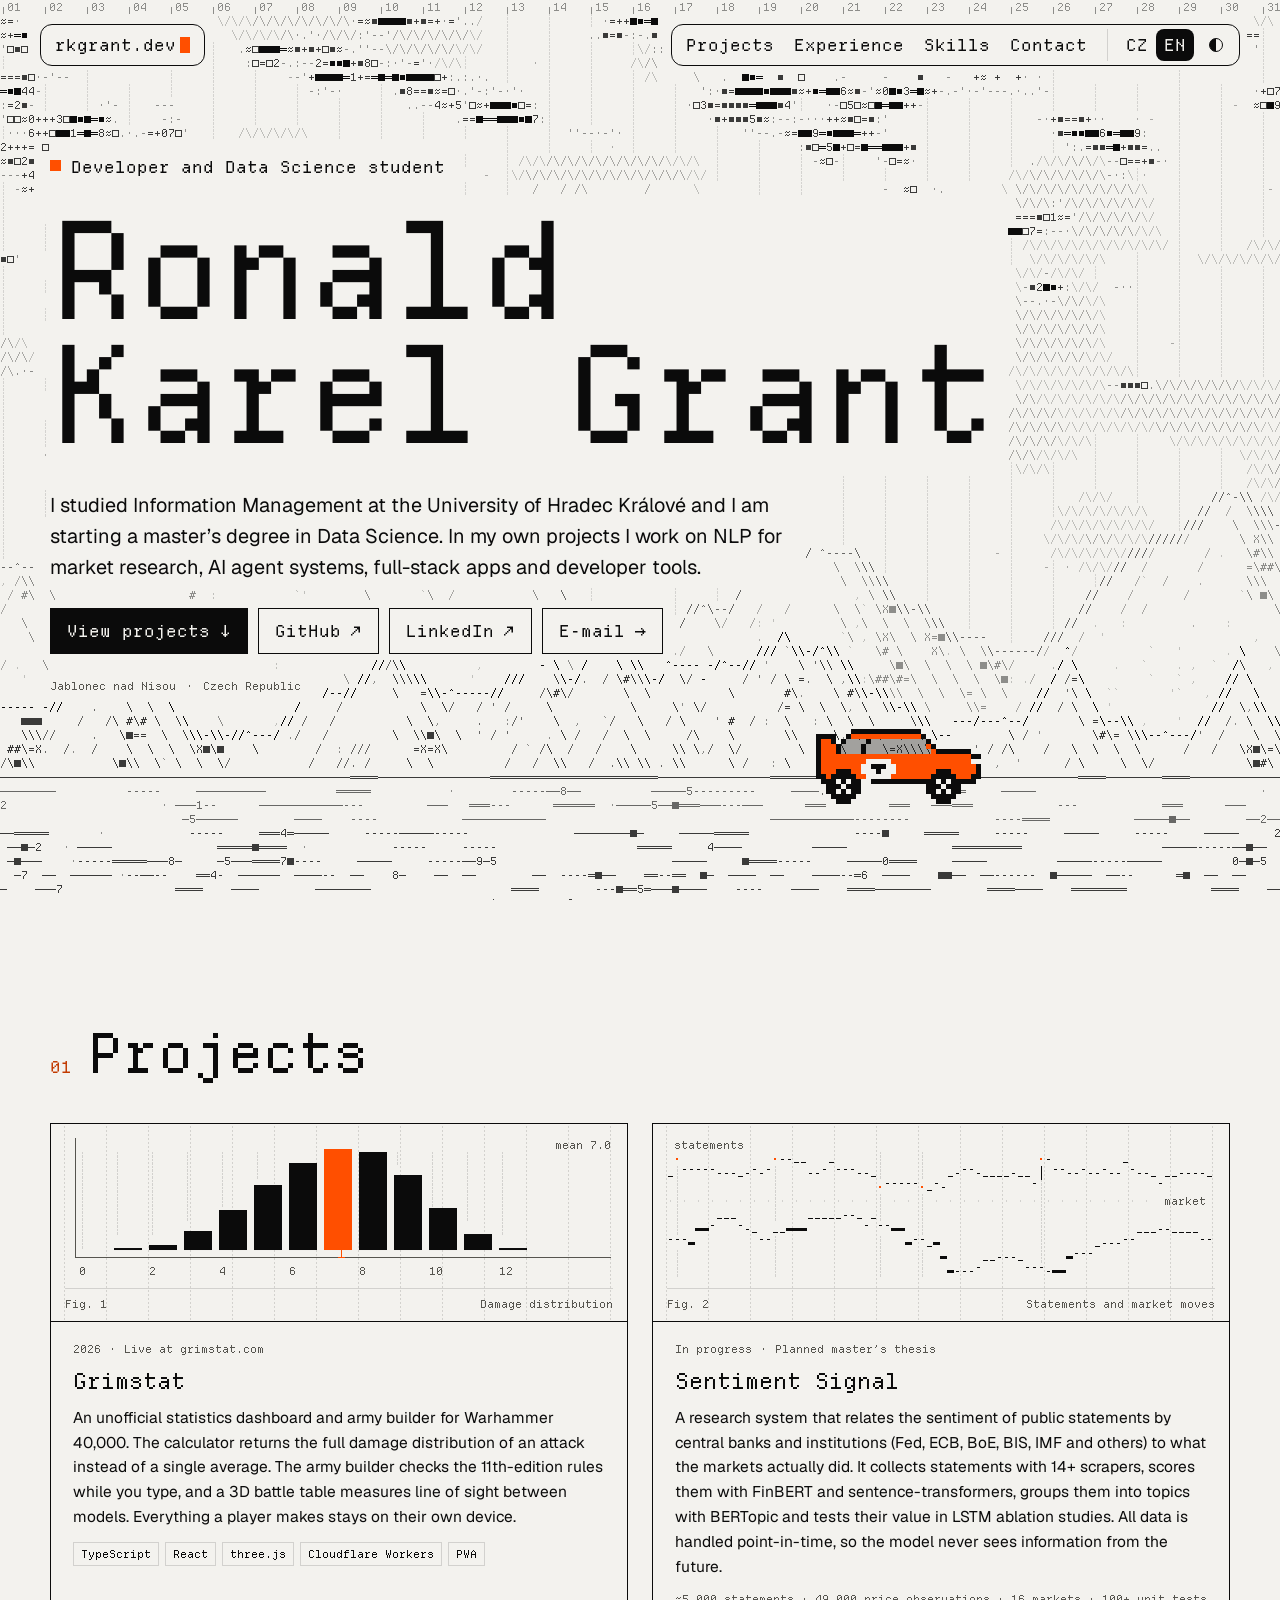
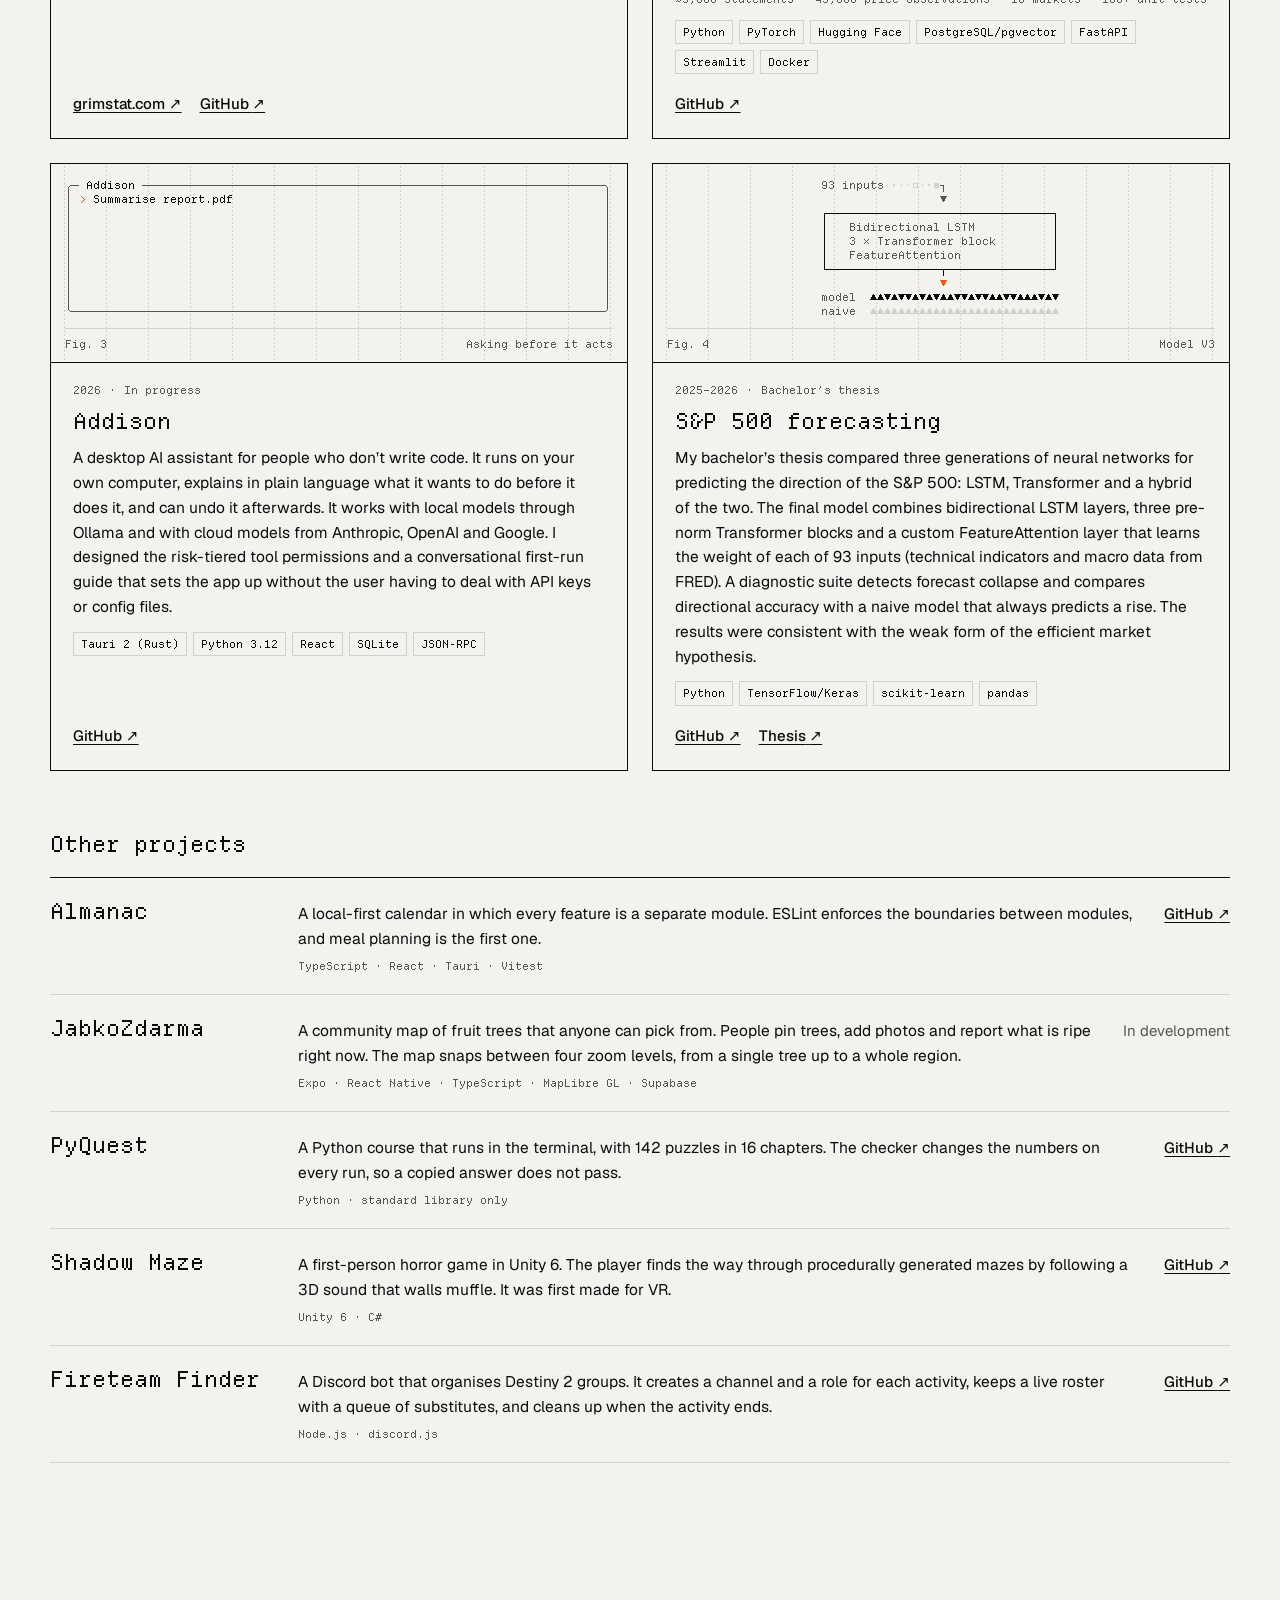
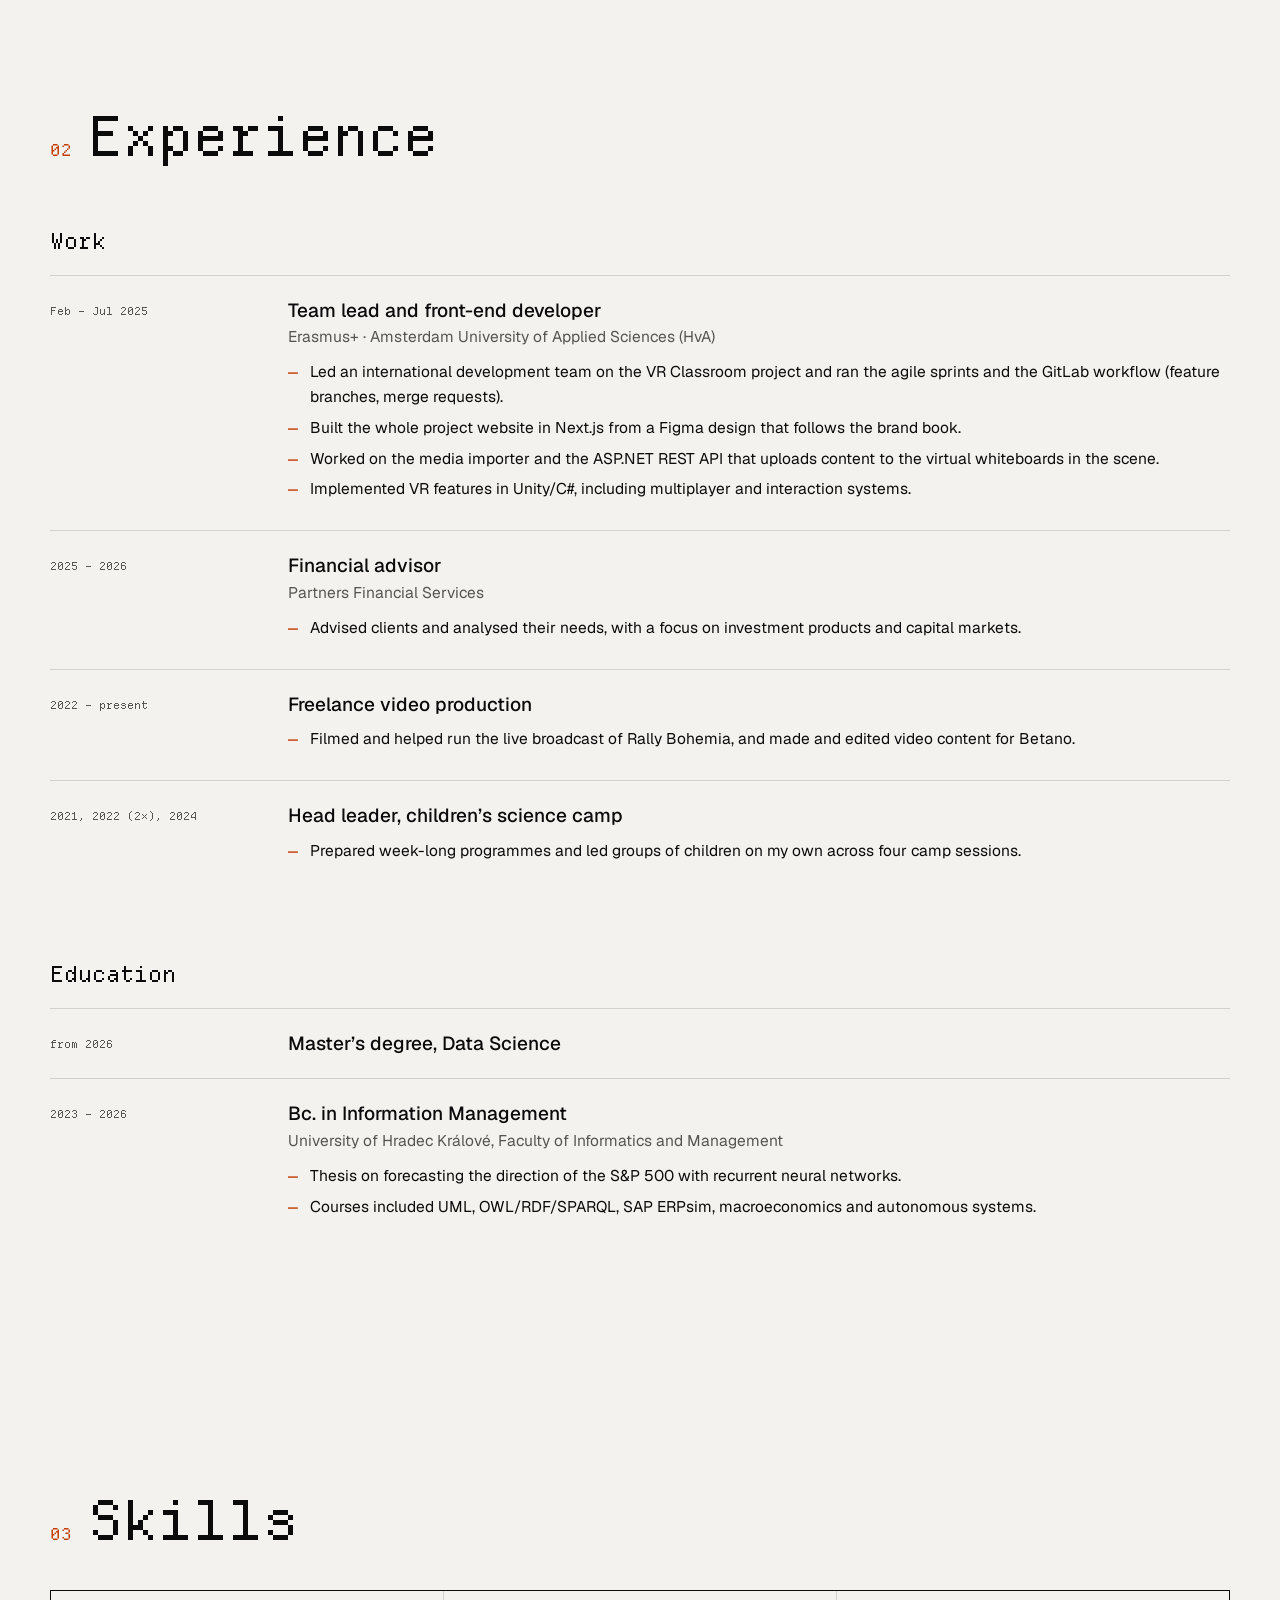
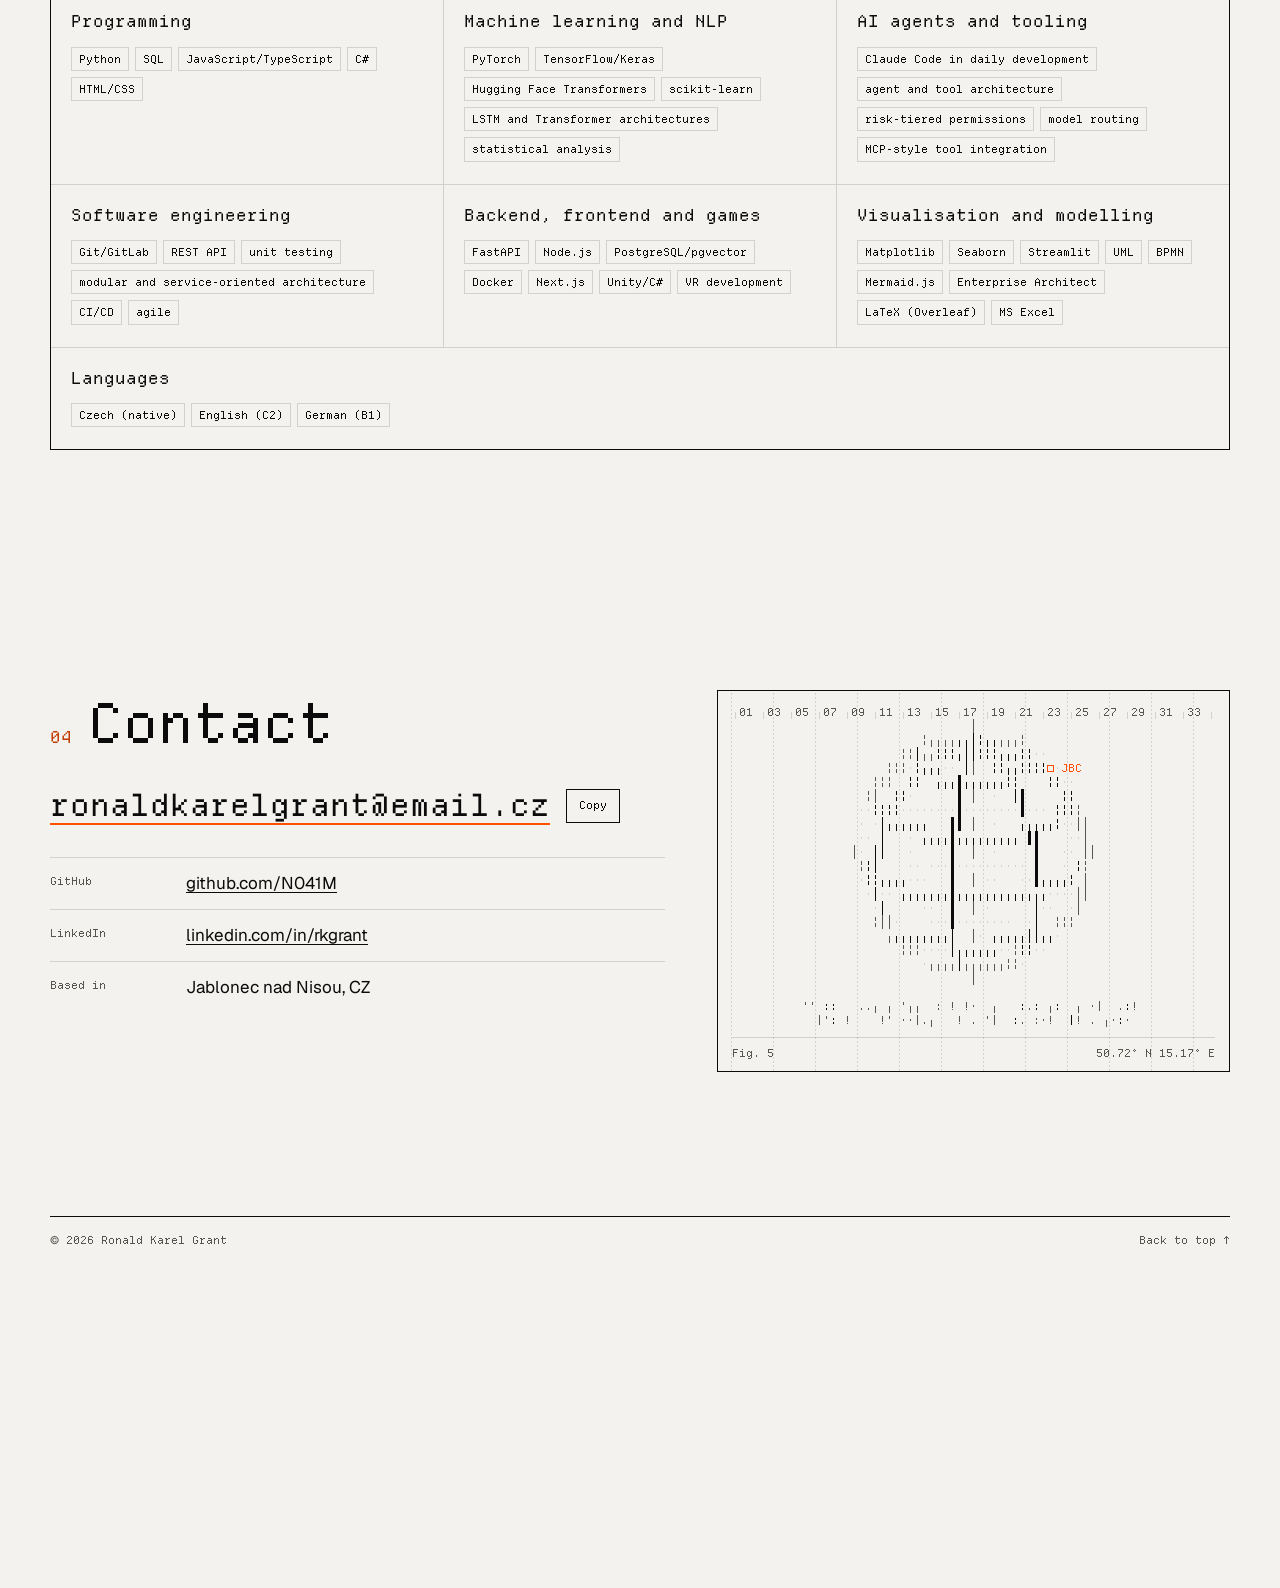
==== index.html @ b8930522 "Add portfolio site Static bilingual (English and Czech) portfolio for rkgrant.dev with an animated g" ====
<!doctype html>
<html lang="en">
<head>
  <meta charset="utf-8">
  <meta name="viewport" content="width=device-width, initial-scale=1, viewport-fit=cover">
  <title>Ronald Karel Grant · Developer and Data Science student</title>
  <meta name="description" content="Portfolio of Ronald Karel Grant, a developer and Data Science student from Jablonec nad Nisou who works on NLP research, AI agent systems, full-stack apps and developer tools.">
  <meta name="author" content="Ronald Karel Grant">
  <link rel="alternate" hreflang="en" href="https://rkgrant.dev/?lang=en">
  <link rel="alternate" hreflang="cs" href="https://rkgrant.dev/?lang=cs">
  <link rel="alternate" hreflang="x-default" href="https://rkgrant.dev/">
  <meta name="theme-color" content="#f3f2ee" media="(prefers-color-scheme: light)">
  <meta name="theme-color" content="#0a0a0a" media="(prefers-color-scheme: dark)">
  <meta property="og:type" content="website">
  <meta property="og:url" content="https://rkgrant.dev/">
  <meta property="og:title" content="Ronald Karel Grant">
  <meta property="og:description" content="Developer and Data Science student working on NLP research, AI agent systems, full-stack apps and developer tools.">
  <meta property="og:image" content="https://rkgrant.dev/assets/img/og.png">
  <meta property="og:image:width" content="1200">
  <meta property="og:image:height" content="630">
  <meta property="og:locale" content="en_GB">
  <meta property="og:locale:alternate" content="cs_CZ">
  <meta name="twitter:card" content="summary_large_image">
  <link rel="icon" href="assets/img/favicon.svg" type="image/svg+xml">
  <link rel="icon" href="assets/img/favicon-32.png" sizes="32x32" type="image/png">
  <link rel="apple-touch-icon" href="assets/img/apple-touch-icon.png">
  <link rel="preload" href="assets/fonts/DepartureMono-Regular.woff2" as="font" type="font/woff2" crossorigin>
  <link rel="preload" href="assets/fonts/Geist-latin.woff2" as="font" type="font/woff2" crossorigin>
  <link rel="stylesheet" href="assets/css/site.css">
  <script>
    // Language and theme are set before first paint so the page does not flash.
    (function () {
      var d = document.documentElement, s = null, l = null, t = null;
      try { s = window.localStorage; } catch (e) {}
      var q = new URLSearchParams(location.search).get("lang");
      try { l = s && s.getItem("lang"); t = s && s.getItem("theme"); } catch (e) {}
      if (q === "cs" || q === "en") l = q;
      if (l !== "cs" && l !== "en") {
        var list = navigator.languages || [navigator.language || "en"];
        l = "en";
        for (var i = 0; i < list.length; i++) {
          var c = String(list[i] || "").toLowerCase();
          if (c.indexOf("cs") === 0 || c.indexOf("sk") === 0) { l = "cs"; break; }
          if (c.indexOf("en") === 0) break;
        }
      }
      d.lang = l;
      if (t === "light" || t === "dark") d.setAttribute("data-theme", t);
    })();
  </script>
  <script type="application/ld+json">
  {
    "@context": "https://schema.org",
    "@type": "Person",
    "name": "Ronald Karel Grant",
    "url": "https://rkgrant.dev/",
    "email": "mailto:ronaldkarelgrant@email.cz",
    "jobTitle": "Developer",
    "address": { "@type": "PostalAddress", "addressLocality": "Jablonec nad Nisou", "addressCountry": "CZ" },
    "alumniOf": { "@type": "CollegeOrUniversity", "name": "University of Hradec Králové" },
    "knowsLanguage": ["cs", "en", "de"],
    "sameAs": ["https://github.com/N041M", "https://www.linkedin.com/in/rkgrant"]
  }
  </script>
  <script defer src="assets/js/scramble.js"></script>
  <script defer src="assets/js/field.js"></script>
  <script defer src="assets/js/figures.js"></script>
  <script defer src="assets/js/site.js"></script>
</head>
<body>
  <a class="skip" href="#main"><span lang="en">Skip to content</span><span lang="cs">Přeskočit na obsah</span></a>
  <canvas id="field" aria-hidden="true"></canvas>

  <header class="top">
    <a class="pill brand ko" href="#top" aria-label="rkgrant.dev"><span data-scramble>rkgrant.dev</span><span class="cursor" aria-hidden="true"></span></a>
    <div class="pill bar ko">
      <nav class="nav" data-label-en="Sections" data-label-cs="Sekce" aria-label="Sections">
        <a href="#projects" data-scramble><span lang="en">Projects</span><span lang="cs">Projekty</span></a>
        <a href="#experience" data-scramble><span lang="en">Experience</span><span lang="cs">Zkušenosti</span></a>
        <a href="#skills" data-scramble><span lang="en">Skills</span><span lang="cs">Dovednosti</span></a>
        <a href="#contact" data-scramble><span lang="en">Contact</span><span lang="cs">Kontakt</span></a>
      </nav>
      <div class="lang" role="group" data-label-en="Language" data-label-cs="Jazyk" aria-label="Language">
        <button type="button" data-set-lang="cs" lang="cs-CZ" aria-label="Čeština" aria-pressed="false">CZ</button>
        <button type="button" data-set-lang="en" lang="en-GB" aria-label="English" aria-pressed="true">EN</button>
      </div>
      <button type="button" class="theme" data-theme-toggle data-label-en="Switch between light and dark" data-label-cs="Přepnout světlý a tmavý režim" aria-label="Switch between light and dark"><i aria-hidden="true"></i></button>
    </div>
  </header>

  <main id="main">
    <section class="hero" id="top" data-hero>
      <div class="wrap hero-inner">
        <p class="eyebrow ko" data-scramble="180"><span class="sq" aria-hidden="true"></span><span lang="en">Developer and Data Science student</span><span lang="cs">Vývojář a student Data Science</span></p>
        <h1 class="name ko" data-scramble="0"><span class="line">Ronald</span> <span class="line">Karel Grant</span></h1>
        <p class="lede ko" lang="en">I studied Information Management at the University of Hradec Králové and I am starting a master’s degree in Data Science. In my own projects I work on NLP for market research, AI agent systems, full-stack apps and developer tools.</p>
        <p class="lede ko" lang="cs">Vystudoval jsem Informační management na FIM Univerzity Hradec Králové a nastupuji do navazujícího magisterského studia Data Science. Ve vlastních projektech se věnuji průzkumu trhu pomocí NLP, návrhu agentních systémů s umělou inteligencí, full-stack vývoji a tvorbě nástrojů.</p>
        <div class="actions">
          <a class="btn btn-solid ko" href="#projects" data-scramble><span lang="en">View projects</span><span lang="cs">Zobrazit projekty</span><span aria-hidden="true">↓</span></a>
          <a class="btn ko" href="https://github.com/N041M" data-scramble><span>GitHub</span><span aria-hidden="true">↗</span></a>
          <a class="btn ko" href="https://www.linkedin.com/in/rkgrant" data-scramble><span>LinkedIn</span><span aria-hidden="true">↗</span></a>
          <a class="btn ko" href="mailto:ronaldkarelgrant@email.cz" data-scramble><span>E-mail</span><span aria-hidden="true">→</span></a>
        </div>
        <p class="place ko" data-scramble="320"><span>Jablonec nad Nisou</span><span aria-hidden="true">·</span><span lang="en">Czech Republic</span><span lang="cs">Česká republika</span></p>
      </div>
    </section>

    <section class="section" id="projects" aria-labelledby="projects-h">
      <div class="wrap">
        <header class="section-head ko">
          <p class="idx" data-scramble>01</p>
          <h2 id="projects-h" data-scramble><span lang="en">Projects</span><span lang="cs">Projekty</span></h2>
        </header>

        <div class="cards">
          <article class="card ko">
            <figure class="fig">
              <pre class="plot" data-figure="grimstat" aria-hidden="true"></pre>
              <figcaption data-scramble><span lang="en">Fig. 1</span><span lang="cs">Obr. 1</span><span lang="en">Damage distribution</span><span lang="cs">Rozdělení poškození</span></figcaption>
            </figure>
            <div class="card-body">
              <p class="card-meta" data-scramble><span>2026</span><span aria-hidden="true">·</span><span lang="en">Live at grimstat.com</span><span lang="cs">V provozu na grimstat.com</span></p>
              <h3 class="card-title"><a href="https://grimstat.com">Grimstat</a></h3>
              <p lang="en">An unofficial statistics dashboard and army builder for Warhammer 40,000. The calculator returns the full damage distribution of an attack instead of a single average. The army builder checks the 11th-edition rules while you type, and a 3D battle table measures line of sight between models. Everything a player makes stays on their own device.</p>
              <p lang="cs">Neoficiální statistický nástroj a tvorba armád pro Warhammer 40,000. Kalkulačka místo jednoho průměru vrací celé rozdělení pravděpodobnosti poškození. Tvorba armád průběžně kontroluje pravidla 11. edice a 3D bojiště měří přímou viditelnost mezi modely. Vše, co hráč vytvoří, zůstává v jeho zařízení.</p>
              <ul class="tags"><li>TypeScript</li><li>React</li><li>three.js</li><li>Cloudflare Workers</li><li>PWA</li></ul>
              <p class="links"><a href="https://grimstat.com">grimstat.com <span aria-hidden="true">↗</span></a><a href="https://github.com/N041M/Grimstat">GitHub <span aria-hidden="true">↗</span></a></p>
            </div>
          </article>

          <article class="card ko">
            <figure class="fig">
              <pre class="plot" data-figure="sentiment" aria-hidden="true"></pre>
              <figcaption data-scramble><span lang="en">Fig. 2</span><span lang="cs">Obr. 2</span><span lang="en">Statements and market moves</span><span lang="cs">Vyjádření a pohyby trhu</span></figcaption>
            </figure>
            <div class="card-body">
              <p class="card-meta" data-scramble><span lang="en">In progress</span><span lang="cs">Probíhá</span><span aria-hidden="true">·</span><span lang="en">Planned master’s thesis</span><span lang="cs">Plánovaná diplomová práce</span></p>
              <h3 class="card-title"><a href="https://github.com/N041M/Sentiment-Research">Sentiment Signal</a></h3>
              <p lang="en">A research system that relates the sentiment of public statements by central banks and institutions (Fed, ECB, BoE, BIS, IMF and others) to what the markets actually did. It collects statements with 14+ scrapers, scores them with FinBERT and sentence-transformers, groups them into topics with BERTopic and tests their value in LSTM ablation studies. All data is handled point-in-time, so the model never sees information from the future.</p>
              <p lang="cs">Výzkumný systém, který propojuje sentiment veřejných vyjádření centrálních bank a institucí (Fed, ECB, BoE, BIS, MMF a dalších) se skutečným vývojem trhů. Vyjádření sbírá pomocí 14+ scraperů, skóruje je modely FinBERT a sentence-transformers, shlukuje je do témat pomocí BERTopic a jejich přínos ověřuje ablačními studiemi s LSTM. Všechna data se zpracovávají point-in-time, aby model nikdy nenahlížel do budoucnosti.</p>
              <p class="figures" lang="en">≈5,000 statements · 49,000 price observations · 16 markets · 100+ unit tests</p>
              <p class="figures" lang="cs">≈5 000 vyjádření · 49 000 cenových pozorování · 16 trhů · 100+ jednotkových testů</p>
              <ul class="tags"><li>Python</li><li>PyTorch</li><li>Hugging Face</li><li>PostgreSQL/pgvector</li><li>FastAPI</li><li>Streamlit</li><li>Docker</li></ul>
              <p class="links"><a href="https://github.com/N041M/Sentiment-Research">GitHub <span aria-hidden="true">↗</span></a></p>
            </div>
          </article>

          <article class="card ko">
            <figure class="fig">
              <pre class="plot" data-figure="addison" aria-hidden="true"></pre>
              <figcaption data-scramble><span lang="en">Fig. 3</span><span lang="cs">Obr. 3</span><span lang="en">Asking before it acts</span><span lang="cs">Nejdřív se zeptá</span></figcaption>
            </figure>
            <div class="card-body">
              <p class="card-meta" data-scramble><span>2026</span><span aria-hidden="true">·</span><span lang="en">In progress</span><span lang="cs">Probíhá</span></p>
              <h3 class="card-title"><a href="https://github.com/N041M/Addison">Addison</a></h3>
              <p lang="en">A desktop AI assistant for people who don’t write code. It runs on your own computer, explains in plain language what it wants to do before it does it, and can undo it afterwards. It works with local models through Ollama and with cloud models from Anthropic, OpenAI and Google. I designed the risk-tiered tool permissions and a conversational first-run guide that sets the app up without the user having to deal with API keys or config files.</p>
              <p lang="cs">Desktopový AI asistent pro lidi, kteří neprogramují. Běží na vlastním počítači, před každou akcí srozumitelně vysvětlí, co chce udělat, a umí ji vrátit zpět. Funguje s lokálními modely přes Ollama i s cloudovými modely od Anthropicu, OpenAI a Googlu. Navrhl jsem systém oprávnění nástrojů odstupňovaný podle rizika a konverzačního průvodce prvním spuštěním, který aplikaci nastaví, aniž by uživatel musel řešit API klíče nebo konfigurační soubory.</p>
              <ul class="tags"><li>Tauri 2 (Rust)</li><li>Python 3.12</li><li>React</li><li>SQLite</li><li>JSON-RPC</li></ul>
              <p class="links"><a href="https://github.com/N041M/Addison">GitHub <span aria-hidden="true">↗</span></a></p>
            </div>
          </article>

          <article class="card ko">
            <figure class="fig">
              <pre class="plot" data-figure="snp" aria-hidden="true"></pre>
              <figcaption data-scramble><span lang="en">Fig. 4</span><span lang="cs">Obr. 4</span><span>Model V3</span></figcaption>
            </figure>
            <div class="card-body">
              <p class="card-meta" data-scramble><span>2025–2026</span><span aria-hidden="true">·</span><span lang="en">Bachelor’s thesis</span><span lang="cs">Bakalářská práce</span></p>
              <h3 class="card-title"><a href="https://github.com/N041M/SnP500-Forecasting-Models"><span lang="en">S&amp;P 500 forecasting</span><span lang="cs">Predikce indexu S&amp;P 500</span></a></h3>
              <p lang="en">My bachelor’s thesis compared three generations of neural networks for predicting the direction of the S&amp;P 500: LSTM, Transformer and a hybrid of the two. The final model combines bidirectional LSTM layers, three pre-norm Transformer blocks and a custom FeatureAttention layer that learns the weight of each of 93 inputs (technical indicators and macro data from FRED). A diagnostic suite detects forecast collapse and compares directional accuracy with a naive model that always predicts a rise. The results were consistent with the weak form of the efficient market hypothesis.</p>
              <p lang="cs">Bakalářská práce porovnávala tři generace neuronových sítí pro předpověď směru indexu S&amp;P 500: LSTM, Transformer a jejich hybrid. Finální model kombinuje obousměrné vrstvy LSTM, tři pre-norm Transformer bloky a vlastní vrstvu FeatureAttention, která se učí důležitost každého z 93 vstupů (technické indikátory a makroekonomická data z FRED). Sada diagnostických nástrojů odhaluje kolaps předpovědi a porovnává směrovou přesnost s naivním modelem, který vždy předpovídá růst. Výsledky odpovídaly slabé formě hypotézy efektivních trhů.</p>
              <ul class="tags"><li>Python</li><li>TensorFlow/Keras</li><li>scikit-learn</li><li>pandas</li></ul>
              <p class="links"><a href="https://github.com/N041M/SnP500-Forecasting-Models">GitHub <span aria-hidden="true">↗</span></a><a href="https://theses.cz/id/i8juls/"><span lang="en">Thesis</span><span lang="cs">Text práce</span> <span aria-hidden="true">↗</span></a></p>
            </div>
          </article>
        </div>

        <h3 class="subhead ko" data-scramble><span lang="en">Other projects</span><span lang="cs">Další projekty</span></h3>
        <ul class="more ko">
          <li>
            <p class="more-name"><a href="https://github.com/N041M/Almanac">Almanac</a></p>
            <div class="more-body">
              <p lang="en">A local-first calendar in which every feature is a separate module. ESLint enforces the boundaries between modules, and meal planning is the first one.</p>
              <p lang="cs">Kalendář fungující přednostně lokálně, ve kterém je každá funkce samostatný modul. Hranice mezi moduly hlídá ESLint a prvním modulem je plánování jídel.</p>
              <p class="more-tags">TypeScript · React · Tauri · Vitest</p>
            </div>
            <a class="more-link" href="https://github.com/N041M/Almanac">GitHub <span aria-hidden="true">↗</span></a>
          </li>
          <li>
            <p class="more-name">JabkoZdarma</p>
            <div class="more-body">
              <p lang="en">A community map of fruit trees that anyone can pick from. People pin trees, add photos and report what is ripe right now. The map snaps between four zoom levels, from a single tree up to a whole region.</p>
              <p lang="cs">Komunitní mapa ovocných stromů, ze kterých si může natrhat kdokoli. Lidé přidávají stromy a fotky a hlásí, co je právě zralé. Mapa přeskakuje mezi čtyřmi úrovněmi přiblížení, od jednoho stromu až po celý kraj.</p>
              <p class="more-tags">Expo · React Native · TypeScript · MapLibre GL · Supabase</p>
            </div>
            <span class="more-link muted"><span lang="en">In development</span><span lang="cs">Ve vývoji</span></span>
          </li>
          <li>
            <p class="more-name"><a href="https://github.com/N041M/PyQuest">PyQuest</a></p>
            <div class="more-body">
              <p lang="en">A Python course that runs in the terminal, with 142 puzzles in 16 chapters. The checker changes the numbers on every run, so a copied answer does not pass.</p>
              <p lang="cs">Kurz Pythonu v terminálu se 142 úlohami v 16 kapitolách. Validátor při každém spuštění mění čísla, takže opsaná odpověď neprojde.</p>
              <p class="more-tags">Python · <span lang="en">standard library only</span><span lang="cs">jen standardní knihovna</span></p>
            </div>
            <a class="more-link" href="https://github.com/N041M/PyQuest">GitHub <span aria-hidden="true">↗</span></a>
          </li>
          <li>
            <p class="more-name"><a href="https://github.com/N041M/Shadow-Maze">Shadow Maze</a></p>
            <div class="more-body">
              <p lang="en">A first-person horror game in Unity 6. The player finds the way through procedurally generated mazes by following a 3D sound that walls muffle. It was first made for VR.</p>
              <p lang="cs">Hororová hra z pohledu první osoby v Unity 6. Hráč se v procedurálně generovaném bludišti orientuje podle prostorového zvuku tlumeného stěnami. Původně vznikla pro VR.</p>
              <p class="more-tags">Unity 6 · C#</p>
            </div>
            <a class="more-link" href="https://github.com/N041M/Shadow-Maze">GitHub <span aria-hidden="true">↗</span></a>
          </li>
          <li>
            <p class="more-name"><a href="https://github.com/N041M/Fireteam-Finder">Fireteam Finder</a></p>
            <div class="more-body">
              <p lang="en">A Discord bot that organises Destiny 2 groups. It creates a channel and a role for each activity, keeps a live roster with a queue of substitutes, and cleans up when the activity ends.</p>
              <p lang="cs">Discord bot pro organizaci skupin v Destiny 2. Pro každou aktivitu vytvoří kanál a roli, vede živou soupisku s frontou náhradníků a po skončení aktivity po sobě uklidí.</p>
              <p class="more-tags">Node.js · discord.js</p>
            </div>
            <a class="more-link" href="https://github.com/N041M/Fireteam-Finder">GitHub <span aria-hidden="true">↗</span></a>
          </li>
        </ul>
      </div>
    </section>

    <section class="section" id="experience" aria-labelledby="experience-h">
      <div class="wrap">
        <header class="section-head ko">
          <p class="idx" data-scramble>02</p>
          <h2 id="experience-h" data-scramble><span lang="en">Experience</span><span lang="cs">Zkušenosti</span></h2>
        </header>

        <div class="block ko">
          <h3 class="subhead" data-scramble><span lang="en">Work</span><span lang="cs">Práce</span></h3>
          <ol class="timeline">
            <li class="tl-item">
              <p class="tl-date" data-scramble><span lang="en">Feb – Jul 2025</span><span lang="cs">únor – červenec 2025</span></p>
              <div>
                <h4 class="tl-role"><span lang="en">Team lead and front-end developer</span><span lang="cs">Vedoucí týmu a front-end vývojář</span></h4>
                <p class="tl-org"><span lang="en">Erasmus+ · Amsterdam University of Applied Sciences (HvA)</span><span lang="cs">Erasmus+ · Hogeschool van Amsterdam (HvA)</span></p>
                <ul class="points" lang="en">
                  <li>Led an international development team on the VR Classroom project and ran the agile sprints and the GitLab workflow (feature branches, merge requests).</li>
                  <li>Built the whole project website in Next.js from a Figma design that follows the brand book.</li>
                  <li>Worked on the media importer and the ASP.NET REST API that uploads content to the virtual whiteboards in the scene.</li>
                  <li>Implemented VR features in Unity/C#, including multiplayer and interaction systems.</li>
                </ul>
                <ul class="points" lang="cs">
                  <li>Vedl jsem mezinárodní vývojový tým na projektu VR Classroom, řídil agilní sprinty a práci v GitLabu (feature branche, merge requesty).</li>
                  <li>Vytvořil jsem kompletní web projektu v Next.js, navržený ve Figmě podle brand booku.</li>
                  <li>Podílel jsem se na importéru médií a na REST API v ASP.NET pro nahrávání obsahu na virtuální tabule ve scéně.</li>
                  <li>Implementoval jsem funkce pro VR v Unity/C# (multiplayer a interakční systémy).</li>
                </ul>
              </div>
            </li>
            <li class="tl-item">
              <p class="tl-date" data-scramble><span>2025 – 2026</span></p>
              <div>
                <h4 class="tl-role"><span lang="en">Financial advisor</span><span lang="cs">Finanční poradce</span></h4>
                <p class="tl-org">Partners Financial Services</p>
                <ul class="points" lang="en"><li>Advised clients and analysed their needs, with a focus on investment products and capital markets.</li></ul>
                <ul class="points" lang="cs"><li>Poradenství klientům a analýza jejich potřeb se zaměřením na investiční produkty a kapitálové trhy.</li></ul>
              </div>
            </li>
            <li class="tl-item">
              <p class="tl-date" data-scramble><span lang="en">2022 – present</span><span lang="cs">2022 – dosud</span></p>
              <div>
                <h4 class="tl-role"><span lang="en">Freelance video production</span><span lang="cs">Videoprodukce na volné noze</span></h4>
                <ul class="points" lang="en"><li>Filmed and helped run the live broadcast of Rally Bohemia, and made and edited video content for Betano.</li></ul>
                <ul class="points" lang="cs"><li>Natáčel jsem a podílel se na živém přenosu automobilové soutěže Rally Bohemia, tvořil a stříhal videoobsah pro Betano.</li></ul>
              </div>
            </li>
            <li class="tl-item">
              <p class="tl-date" data-scramble><span>2021, 2022 (2×), 2024</span></p>
              <div>
                <h4 class="tl-role"><span lang="en">Head leader, children’s science camp</span><span lang="cs">Hlavní vedoucí, dětský vědecký tábor</span></h4>
                <ul class="points" lang="en"><li>Prepared week-long programmes and led groups of children on my own across four camp sessions.</li></ul>
                <ul class="points" lang="cs"><li>Připravoval jsem týdenní programy a samostatně vedl skupiny dětí (4 turnusy).</li></ul>
              </div>
            </li>
          </ol>
        </div>

        <div class="block ko">
          <h3 class="subhead" data-scramble><span lang="en">Education</span><span lang="cs">Vzdělání</span></h3>
          <ol class="timeline">
            <li class="tl-item">
              <p class="tl-date" data-scramble><span lang="en">from 2026</span><span lang="cs">od roku 2026</span></p>
              <div>
                <h4 class="tl-role"><span lang="en">Master’s degree, Data Science</span><span lang="cs">Navazující magisterské studium, Data Science</span></h4>
              </div>
            </li>
            <li class="tl-item">
              <p class="tl-date" data-scramble><span>2023 – 2026</span></p>
              <div>
                <h4 class="tl-role"><span lang="en">Bc. in Information Management</span><span lang="cs">Bc. Informační management</span></h4>
                <p class="tl-org"><span lang="en">University of Hradec Králové, Faculty of Informatics and Management</span><span lang="cs">Univerzita Hradec Králové, Fakulta informatiky a managementu</span></p>
                <ul class="points" lang="en">
                  <li>Thesis on forecasting the direction of the S&amp;P 500 with recurrent neural networks.</li>
                  <li>Courses included UML, OWL/RDF/SPARQL, SAP ERPsim, macroeconomics and autonomous systems.</li>
                </ul>
                <ul class="points" lang="cs">
                  <li>Bakalářská práce na téma předpovědi směru indexu S&amp;P 500 pomocí rekurentních neuronových sítí.</li>
                  <li>Absolvované předměty zahrnovaly UML, OWL/RDF/SPARQL, SAP ERPsim, makroekonomii a autonomní systémy.</li>
                </ul>
              </div>
            </li>
          </ol>
        </div>
      </div>
    </section>

    <section class="section" id="skills" aria-labelledby="skills-h">
      <div class="wrap">
        <header class="section-head ko">
          <p class="idx" data-scramble>03</p>
          <h2 id="skills-h" data-scramble><span lang="en">Skills</span><span lang="cs">Dovednosti</span></h2>
        </header>
        <div class="skills ko">
          <div class="skill">
            <h3 data-scramble><span lang="en">Programming</span><span lang="cs">Programování</span></h3>
            <ul class="tags"><li>Python</li><li>SQL</li><li>JavaScript/TypeScript</li><li>C#</li><li>HTML/CSS</li></ul>
          </div>
          <div class="skill">
            <h3 data-scramble><span lang="en">Machine learning and NLP</span><span lang="cs">Strojové učení a NLP</span></h3>
            <ul class="tags"><li>PyTorch</li><li>TensorFlow/Keras</li><li>Hugging Face Transformers</li><li>scikit-learn</li><li><span lang="en">LSTM and Transformer architectures</span><span lang="cs">architektury LSTM a Transformer</span></li><li><span lang="en">statistical analysis</span><span lang="cs">statistická analýza</span></li></ul>
          </div>
          <div class="skill">
            <h3 data-scramble><span lang="en">AI agents and tooling</span><span lang="cs">Agentní postupy a nástroje s AI</span></h3>
            <ul class="tags"><li><span lang="en">Claude Code in daily development</span><span lang="cs">Claude Code při každodenním vývoji</span></li><li><span lang="en">agent and tool architecture</span><span lang="cs">návrh architektury agentů a nástrojů</span></li><li><span lang="en">risk-tiered permissions</span><span lang="cs">oprávnění odstupňovaná podle rizika</span></li><li><span lang="en">model routing</span><span lang="cs">směrování modelů</span></li><li><span lang="en">MCP-style tool integration</span><span lang="cs">integrace nástrojů ve stylu MCP</span></li></ul>
          </div>
          <div class="skill">
            <h3 data-scramble><span lang="en">Software engineering</span><span lang="cs">Softwarové inženýrství</span></h3>
            <ul class="tags"><li>Git/GitLab</li><li>REST API</li><li><span lang="en">unit testing</span><span lang="cs">jednotkové testování</span></li><li><span lang="en">modular and service-oriented architecture</span><span lang="cs">modulární a servisně orientovaná architektura</span></li><li>CI/CD</li><li><span lang="en">agile</span><span lang="cs">agilní vývoj</span></li></ul>
          </div>
          <div class="skill">
            <h3 data-scramble><span lang="en">Backend, frontend and games</span><span lang="cs">Backend, frontend a vývoj her</span></h3>
            <ul class="tags"><li>FastAPI</li><li>Node.js</li><li>PostgreSQL/pgvector</li><li>Docker</li><li>Next.js</li><li>Unity/C#</li><li><span lang="en">VR development</span><span lang="cs">vývoj pro VR</span></li></ul>
          </div>
          <div class="skill">
            <h3 data-scramble><span lang="en">Visualisation and modelling</span><span lang="cs">Vizualizace a modelování</span></h3>
            <ul class="tags"><li>Matplotlib</li><li>Seaborn</li><li>Streamlit</li><li>UML</li><li>BPMN</li><li>Mermaid.js</li><li>Enterprise Architect</li><li>LaTeX (Overleaf)</li><li>MS Excel</li></ul>
          </div>
          <div class="skill wide">
            <h3 data-scramble><span lang="en">Languages</span><span lang="cs">Jazyky</span></h3>
            <ul class="tags"><li><span lang="en">Czech (native)</span><span lang="cs">čeština (rodilý mluvčí)</span></li><li><span lang="en">English (C2)</span><span lang="cs">angličtina (C2)</span></li><li><span lang="en">German (B1)</span><span lang="cs">němčina (B1)</span></li></ul>
          </div>
        </div>
      </div>
    </section>

    <section class="section contact" id="contact" aria-labelledby="contact-h">
      <div class="wrap contact-grid">
        <div class="contact-main ko">
          <header class="section-head">
            <p class="idx" data-scramble>04</p>
            <h2 id="contact-h" data-scramble><span lang="en">Contact</span><span lang="cs">Kontakt</span></h2>
          </header>
          <p class="mail-row">
            <a class="big-mail" href="mailto:ronaldkarelgrant@email.cz">ronaldkarelgrant@email.cz</a>
            <button type="button" class="copy" data-copy="ronaldkarelgrant@email.cz" data-scramble>
              <span class="copy-idle"><span lang="en">Copy</span><span lang="cs">Kopírovat</span></span>
              <span class="copy-done"><span lang="en">Copied</span><span lang="cs">Zkopírováno</span></span>
            </button>
          </p>
          <dl class="contact-list">
            <div><dt>GitHub</dt><dd><a href="https://github.com/N041M">github.com/N041M</a></dd></div>
            <div><dt>LinkedIn</dt><dd><a href="https://www.linkedin.com/in/rkgrant">linkedin.com/in/rkgrant</a></dd></div>
            <div><dt><span lang="en">Based in</span><span lang="cs">Místo</span></dt><dd>Jablonec nad Nisou, CZ</dd></div>
          </dl>
        </div>
        <figure class="fig globe-fig ko">
          <pre class="plot" data-figure="globe" aria-hidden="true"></pre>
          <figcaption data-scramble><span lang="en">Fig. 5</span><span lang="cs">Obr. 5</span><span>50.72° N 15.17° E</span></figcaption>
        </figure>
      </div>
    </section>
  </main>

  <footer class="foot">
    <div class="wrap">
      <div class="foot-row ko">
        <p><span class="copy-sign">©</span> <span data-year>2026</span> Ronald Karel Grant</p>
        <p><a href="#top"><span lang="en">Back to top</span><span lang="cs">Nahoru</span> <span aria-hidden="true">↑</span></a></p>
      </div>
    </div>
    <div class="shore" data-shore aria-hidden="true"></div>
  </footer>
</body>
</html>
---- assets/css/site.css ----
/* rkgrant.dev */

@font-face {
  font-family: "Departure Mono";
  src: url("../fonts/DepartureMono-Regular.woff2") format("woff2");
  font-display: swap;
}
@font-face {
  font-family: "Geist";
  src: url("../fonts/Geist-latin.woff2") format("woff2");
  font-weight: 100 900;
  font-display: swap;
  unicode-range: U+0000-00FF, U+0131, U+0152-0153, U+02BB-02BC, U+02C6, U+02DA, U+02DC, U+0304, U+0308, U+0329, U+2000-206F, U+20AC, U+2122, U+2191, U+2193, U+2212, U+2215, U+FEFF, U+FFFD;
}
@font-face {
  font-family: "Geist";
  src: url("../fonts/Geist-latin-ext.woff2") format("woff2");
  font-weight: 100 900;
  font-display: swap;
  unicode-range: U+0100-02BA, U+02BD-02C5, U+02C7-02CC, U+02CE-02D7, U+02DD-02FF, U+0304, U+0308, U+0329, U+1D00-1DBF, U+1E00-1E9F, U+1EF2-1EFF, U+2020, U+20A0-20AB, U+20AD-20C0, U+2113, U+2C60-2C7F, U+A720-A7FF;
}

/* The accent is the one colour on the page. Change --accent and --accent-ink
   (its darker, text-safe version) to recolour the site, the field included. */
:root {
  --bg: #f3f2ee;
  --fg: #0b0b0b;
  --muted: #56554f;
  --soft: rgba(11, 11, 11, 0.14);
  --accent: #ff4f00;
  --accent-ink: #c23a00;
  --on-accent: #0b0b0b;
  --mono: "Departure Mono", ui-monospace, "SF Mono", Menlo, Consolas, monospace;
  --sans: "Geist", ui-sans-serif, system-ui, -apple-system, "Segoe UI", Roboto, sans-serif;
  --gutter: clamp(16px, 4vw, 40px);
  --maxw: 1180px;
  color-scheme: light;
}
@media (prefers-color-scheme: dark) {
  :root:not([data-theme="light"]) {
    --bg: #0a0a0a;
    --fg: #efeee9;
    --muted: #a2a19b;
    --soft: rgba(239, 238, 233, 0.16);
    --accent: #ff5a1f;
    --accent-ink: #ff7a45;
    color-scheme: dark;
  }
}
:root[data-theme="dark"] {
  --bg: #0a0a0a;
  --fg: #efeee9;
  --muted: #a2a19b;
  --soft: rgba(239, 238, 233, 0.16);
  --accent: #ff5a1f;
  --accent-ink: #ff7a45;
  color-scheme: dark;
}

*, *::before, *::after { box-sizing: border-box; }

html {
  -webkit-text-size-adjust: 100%;
  scroll-behavior: smooth;
  scroll-padding-top: 96px;
}

body {
  margin: 0;
  background: var(--bg);
  color: var(--fg);
  font: 400 17px/1.6 var(--sans);
  -webkit-font-smoothing: antialiased;
  overflow-x: hidden;
}

/* Only the active language is shown. */
html[lang="en"] body [lang="cs"],
html[lang="cs"] body [lang="en"] { display: none !important; }
body [lang] { animation: lang-in 0.45s ease both; }
@keyframes lang-in { from { opacity: 0; } }

#field {
  position: fixed;
  inset: 0;
  width: 100%;
  height: 100vh;
  height: 100lvh;
  display: block;
  pointer-events: none;
  z-index: 0;
}
html.over-car { cursor: pointer; }

.top, main, .foot { position: relative; z-index: 1; }

a { color: inherit; text-decoration-thickness: 1px; text-underline-offset: 3px; }
a:hover { color: var(--accent-ink); }
::selection { background: var(--accent); color: var(--on-accent); }
:focus-visible { outline: 2px solid var(--accent); outline-offset: 3px; }

p, h1, h2, h3, h4 { margin: 0; }

/* Text blocks sit on the page colour. The field also clears a ragged margin
   around every .ko element. */
.ko { background: var(--bg); }

.wrap {
  width: 100%;
  max-width: calc(var(--maxw) + 2 * var(--gutter));
  margin: 0 auto;
  padding: 0 var(--gutter);
}

.skip {
  position: fixed;
  left: 12px;
  top: -80px;
  z-index: 30;
  padding: 10px 14px;
  background: var(--fg);
  color: var(--bg);
  font: 16.5px/1 var(--mono);
  text-decoration: none;
}
.skip:focus { top: 24px; }

/* ------------------------------------------------------------------ top bar */

.top {
  position: fixed;
  top: 24px;
  left: 0;
  right: 0;
  z-index: 10;
  display: flex;
  justify-content: space-between;
  align-items: center;
  gap: 12px;
  padding: 0 var(--gutter);
  pointer-events: none;
}
.top > * { pointer-events: auto; }

.pill {
  display: inline-flex;
  align-items: center;
  height: 42px;
  border: 1px solid var(--fg);
  border-radius: 12px;
  font: 16.5px/1 var(--mono);
}

.brand {
  padding: 0 14px;
  text-decoration: none;
}
.cursor {
  display: inline-block;
  width: 0.6em;
  height: 1em;
  margin-left: 4px;
  background: var(--accent);
  animation: blink 1.1s steps(1) infinite;
}
@keyframes blink { 50% { opacity: 0; } }

.bar { padding: 0 5px 0 4px; gap: 4px; }
.nav { display: flex; }
.nav a {
  padding: 8px 10px;
  text-decoration: none;
  border-radius: 8px;
}
.nav a:hover { color: var(--fg); background: var(--soft); }

.lang {
  display: flex;
  margin-left: 6px;
  padding-left: 10px;
  border-left: 1px solid var(--soft);
}
.lang button,
.theme {
  appearance: none;
  border: 0;
  background: transparent;
  color: var(--fg);
  font: 16.5px/1 var(--mono);
  height: 32px;
  min-width: 36px;
  padding: 0 8px;
  border-radius: 8px;
  cursor: pointer;
}
.lang button:hover,
.theme:hover { background: var(--soft); }
.lang button[aria-pressed="true"] { background: var(--fg); color: var(--bg); }

.theme { display: inline-grid; place-items: center; }
.theme i {
  width: 14px;
  height: 14px;
  border: 1.5px solid currentColor;
  border-radius: 50%;
  background: linear-gradient(90deg, currentColor 50%, transparent 50%);
}

@media (max-width: 760px) {
  .nav { display: none; }
  .lang { margin-left: 0; padding-left: 0; border-left: 0; }
}

/* --------------------------------------------------------------------- hero */

.hero {
  min-height: 100vh;
  min-height: 100svh;
  display: flex;
  align-items: flex-start;
  padding: clamp(104px, 17vh, 190px) 0 max(120px, 18vh);
}
.hero-inner {
  display: flex;
  flex-direction: column;
  align-items: flex-start;
  gap: clamp(14px, 2.4vh, 22px);
}

.eyebrow,
.place {
  display: flex;
  flex-wrap: wrap;
  align-items: center;
  gap: 10px;
  width: fit-content;
  padding: 4px 8px 4px 0;
  font: 16.5px/1.3 var(--mono);
}
.eyebrow { flex-wrap: nowrap; align-items: flex-start; }
.place { font-size: 11px; color: var(--muted); }
.sq { flex: none; width: 11px; height: 11px; margin-top: 0.2em; background: var(--accent); }

.name {
  width: fit-content;
  font: 400 clamp(40px, min(11.5vw, 15vh), 143px)/0.92 var(--mono);
  letter-spacing: 0;
  padding: 4px 8px 8px 0;
}
.name .line { display: block; }

.lede {
  max-width: 58ch;
  font-size: clamp(17px, 1.55vw, 20px);
  line-height: 1.55;
  padding: 4px 8px 4px 0;
}

.actions { display: flex; flex-wrap: wrap; gap: 10px; }
.btn {
  display: inline-flex;
  align-items: center;
  gap: 10px;
  height: 46px;
  padding: 0 16px;
  border: 1px solid var(--fg);
  color: var(--fg);
  font: 16.5px/1 var(--mono);
  text-decoration: none;
}
.btn:hover { background: var(--accent); border-color: var(--accent); color: var(--on-accent); }
.btn-solid { background: var(--fg); color: var(--bg); }

/* ----------------------------------------------------------------- sections */

.section { padding: clamp(72px, 10vw, 120px) 0; }

.section-head {
  display: flex;
  align-items: baseline;
  gap: 16px;
  width: fit-content;
  margin-bottom: 36px;
  padding: 6px 12px 6px 0;
}
.idx { font: 16.5px/1 var(--mono); color: var(--accent-ink); }
h2 { font: 400 clamp(33px, 5vw, 55px)/1 var(--mono); }

.subhead {
  width: fit-content;
  margin: 56px 0 16px;
  padding: 4px 10px 4px 0;
  font: 400 22px/1.2 var(--mono);
}
.block .subhead { margin-top: 0; padding-top: 22px; }
.block + .block { margin-top: 48px; }

/* -------------------------------------------------------------------- cards */

.cards {
  display: grid;
  grid-template-columns: repeat(2, minmax(0, 1fr));
  gap: 24px;
}
@media (max-width: 880px) {
  .cards { grid-template-columns: 1fr; }
}

.card {
  display: flex;
  flex-direction: column;
  border: 1px solid var(--fg);
  transition: transform 0.2s ease, box-shadow 0.2s ease;
}
.card:hover { transform: translate(-3px, -3px); box-shadow: 6px 6px 0 var(--accent); }

/* Figures are framed like plots: dotted grid columns behind the drawing and a
   caption underneath. */
.fig {
  margin: 0;
  padding: 14px 14px 10px;
  border-bottom: 1px solid var(--fg);
  background-image:
    linear-gradient(var(--bg) 50%, transparent 50%),
    linear-gradient(90deg, var(--soft) 1px, transparent 1px);
  background-size: 100% 4px, 42px 100%;
  background-position: 0 0, 13px 0;
}
.fig figcaption {
  display: flex;
  justify-content: space-between;
  gap: 12px;
  margin-top: 10px;
  padding-top: 8px;
  border-top: 1px solid var(--soft);
  font: 11px/1.3 var(--mono);
  color: var(--muted);
}
.plot {
  margin: 0;
  height: 140px;
  overflow: hidden;
  font: 11px/14px var(--mono);
  white-space: pre;
  color: var(--fg);
  user-select: none;
}
.plot .a { color: var(--accent); }
.plot .d { color: var(--muted); }
.plot .g { color: var(--soft); }
.plot .i { background: var(--fg); color: var(--bg); }
.plot .ai { background: var(--accent); color: var(--on-accent); }

.card-body {
  display: flex;
  flex-direction: column;
  gap: 12px;
  flex: 1;
  padding: 20px 22px 22px;
}
.card-body > p:not([class]) { font-size: 15.5px; line-height: 1.6; }
.card-meta {
  display: flex;
  flex-wrap: wrap;
  gap: 8px;
  font: 11px/1.3 var(--mono);
  color: var(--muted);
}
.card-title { font: 400 22px/1.15 var(--mono); }
.card-title a { text-decoration: none; }
.card-title a:hover { text-decoration: underline; }
.figures { font: 11px/1.5 var(--mono); color: var(--muted); }

.tags {
  display: flex;
  flex-wrap: wrap;
  gap: 6px;
  margin: 0;
  padding: 0;
  list-style: none;
}
.tags li {
  padding: 5px 7px 4px;
  border: 1px solid var(--soft);
  font: 11px/1.2 var(--mono);
}

.links {
  display: flex;
  flex-wrap: wrap;
  gap: 18px;
  margin-top: auto;
  padding-top: 6px;
  font-weight: 500;
  font-size: 15px;
}

/* ----------------------------------------------------------- other projects */

.more {
  margin: 0;
  padding: 0;
  list-style: none;
  border-top: 1px solid var(--fg);
}
.more li {
  display: grid;
  grid-template-columns: 220px minmax(0, 1fr) auto;
  gap: 8px 28px;
  align-items: baseline;
  padding: 20px 0;
  border-bottom: 1px solid var(--soft);
}
.more-name { font: 400 22px/1.2 var(--mono); }
.more-name a { text-decoration: none; }
.more-name a:hover { text-decoration: underline; }
.more-body { display: flex; flex-direction: column; gap: 6px; font-size: 15.5px; }
.more-tags { font: 11px/1.5 var(--mono); color: var(--muted); }
.more-link { font-weight: 500; font-size: 15px; white-space: nowrap; }
.muted { color: var(--muted); font-weight: 400; }
@media (max-width: 760px) {
  .more li { grid-template-columns: 1fr; }
}

/* ----------------------------------------------------------------- timeline */

.timeline { margin: 0; padding: 0; list-style: none; }
.tl-item {
  display: grid;
  grid-template-columns: 210px minmax(0, 1fr);
  gap: 6px 28px;
  padding: 22px 0;
  border-top: 1px solid var(--soft);
}
.tl-date { padding-top: 5px; font: 11px/1.5 var(--mono); color: var(--muted); }
.tl-role { font: 500 19px/1.35 var(--sans); }
.tl-org { margin-top: 2px; color: var(--muted); font-size: 15.5px; }
.points { margin: 10px 0 0; padding: 0; list-style: none; }
.points li { position: relative; margin: 6px 0; padding-left: 22px; font-size: 15.5px; }
.points li::before {
  content: "─";
  position: absolute;
  left: 0;
  top: 0;
  font-family: var(--mono);
  color: var(--accent-ink);
}
@media (max-width: 640px) {
  .tl-item { grid-template-columns: 1fr; }
}

/* ------------------------------------------------------------------- skills */

.skills {
  display: grid;
  grid-template-columns: repeat(3, minmax(0, 1fr));
  gap: 1px;
  border: 1px solid var(--fg);
  background: var(--soft);
}
.skill { padding: 20px 20px 22px; background: var(--bg); }
.skill.wide { grid-column: 1 / -1; }
.skill h3 { margin-bottom: 14px; font: 400 16.5px/1.3 var(--mono); }
@media (max-width: 960px) {
  .skills { grid-template-columns: repeat(2, minmax(0, 1fr)); }
}
@media (max-width: 600px) {
  .skills { grid-template-columns: 1fr; }
}

/* ------------------------------------------------------------------ contact */

.contact-grid {
  display: grid;
  grid-template-columns: minmax(0, 1.1fr) minmax(0, 0.9fr);
  gap: 40px;
  align-items: start;
}
.contact-main { padding: 6px 12px 12px 0; }
.contact-main .section-head { padding: 0; }
.mail-row { display: flex; flex-wrap: wrap; align-items: center; gap: 12px 16px; }
.big-mail {
  font: 400 clamp(16.5px, 2.4vw, 33px)/1.15 var(--mono);
  text-decoration: none;
  border-bottom: 2px solid var(--accent);
  overflow-wrap: anywhere;
}
.copy {
  appearance: none;
  height: 34px;
  padding: 0 12px;
  border: 1px solid var(--fg);
  background: var(--bg);
  color: var(--fg);
  font: 11px/1 var(--mono);
  cursor: pointer;
}
.copy:hover { background: var(--accent); border-color: var(--accent); color: var(--on-accent); }
.copy .copy-done, .copy.done .copy-idle { display: none; }
.copy.done .copy-done { display: inline; }

.contact-list { margin: 32px 0 0; }
.contact-list div {
  display: grid;
  grid-template-columns: 120px minmax(0, 1fr);
  gap: 16px;
  padding: 12px 0;
  border-top: 1px solid var(--soft);
}
.contact-list dt { font: 11px/2 var(--mono); color: var(--muted); }
.contact-list dd { margin: 0; }

.globe-fig { border: 1px solid var(--fg); }
.globe-fig .plot { height: 322px; }

@media (max-width: 860px) {
  .contact-grid { grid-template-columns: 1fr; }
}

/* ------------------------------------------------------------------- footer */

.foot { padding-top: 24px; }
.foot-row {
  display: flex;
  justify-content: space-between;
  gap: 16px;
  padding: 16px 0;
  border-top: 1px solid var(--fg);
  font: 11px/1.4 var(--mono);
  color: var(--muted);
}
.foot-row a { text-decoration: none; }
.foot-row .copy-sign { font-family: var(--sans); }
.shore { height: 36vh; }

/* ------------------------------------------------------------ reduced motion */

@media (prefers-reduced-motion: reduce) {
  html { scroll-behavior: auto; }
  *, *::before, *::after { animation: none !important; transition: none !important; }
}
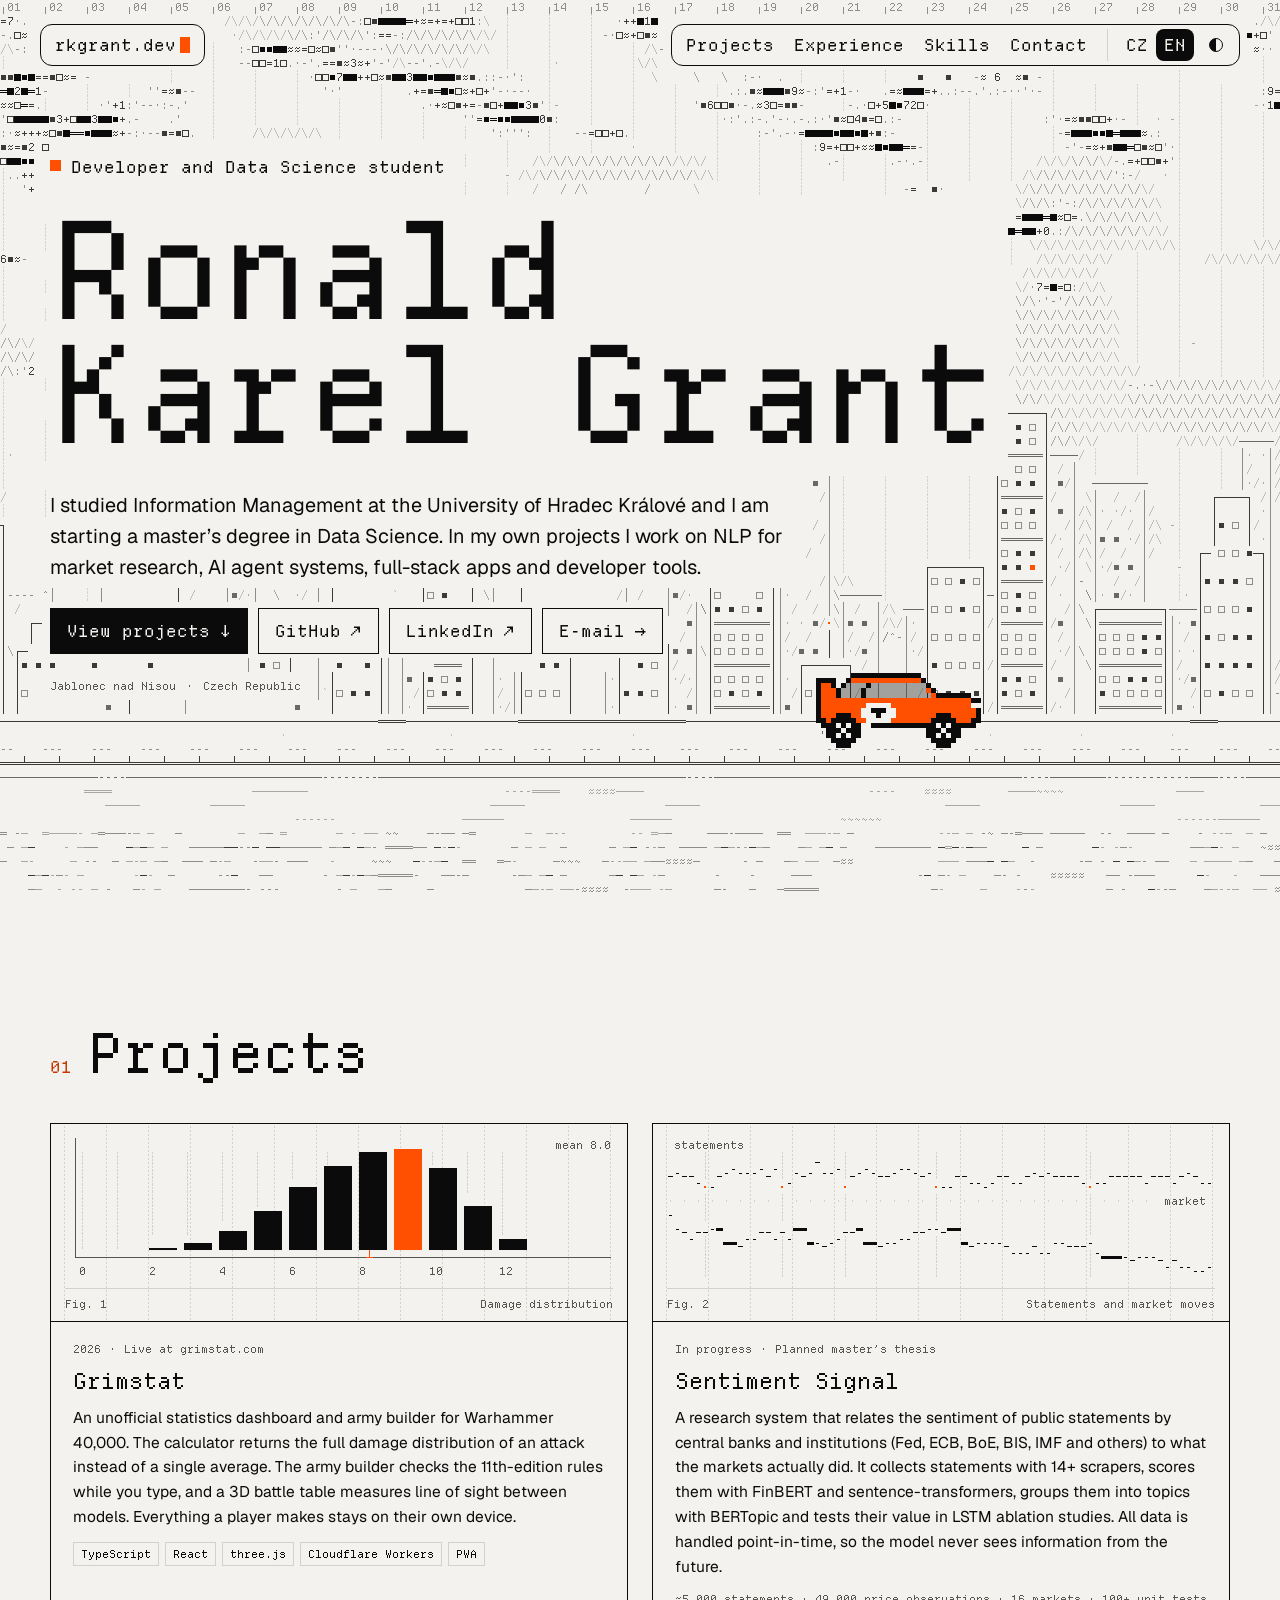
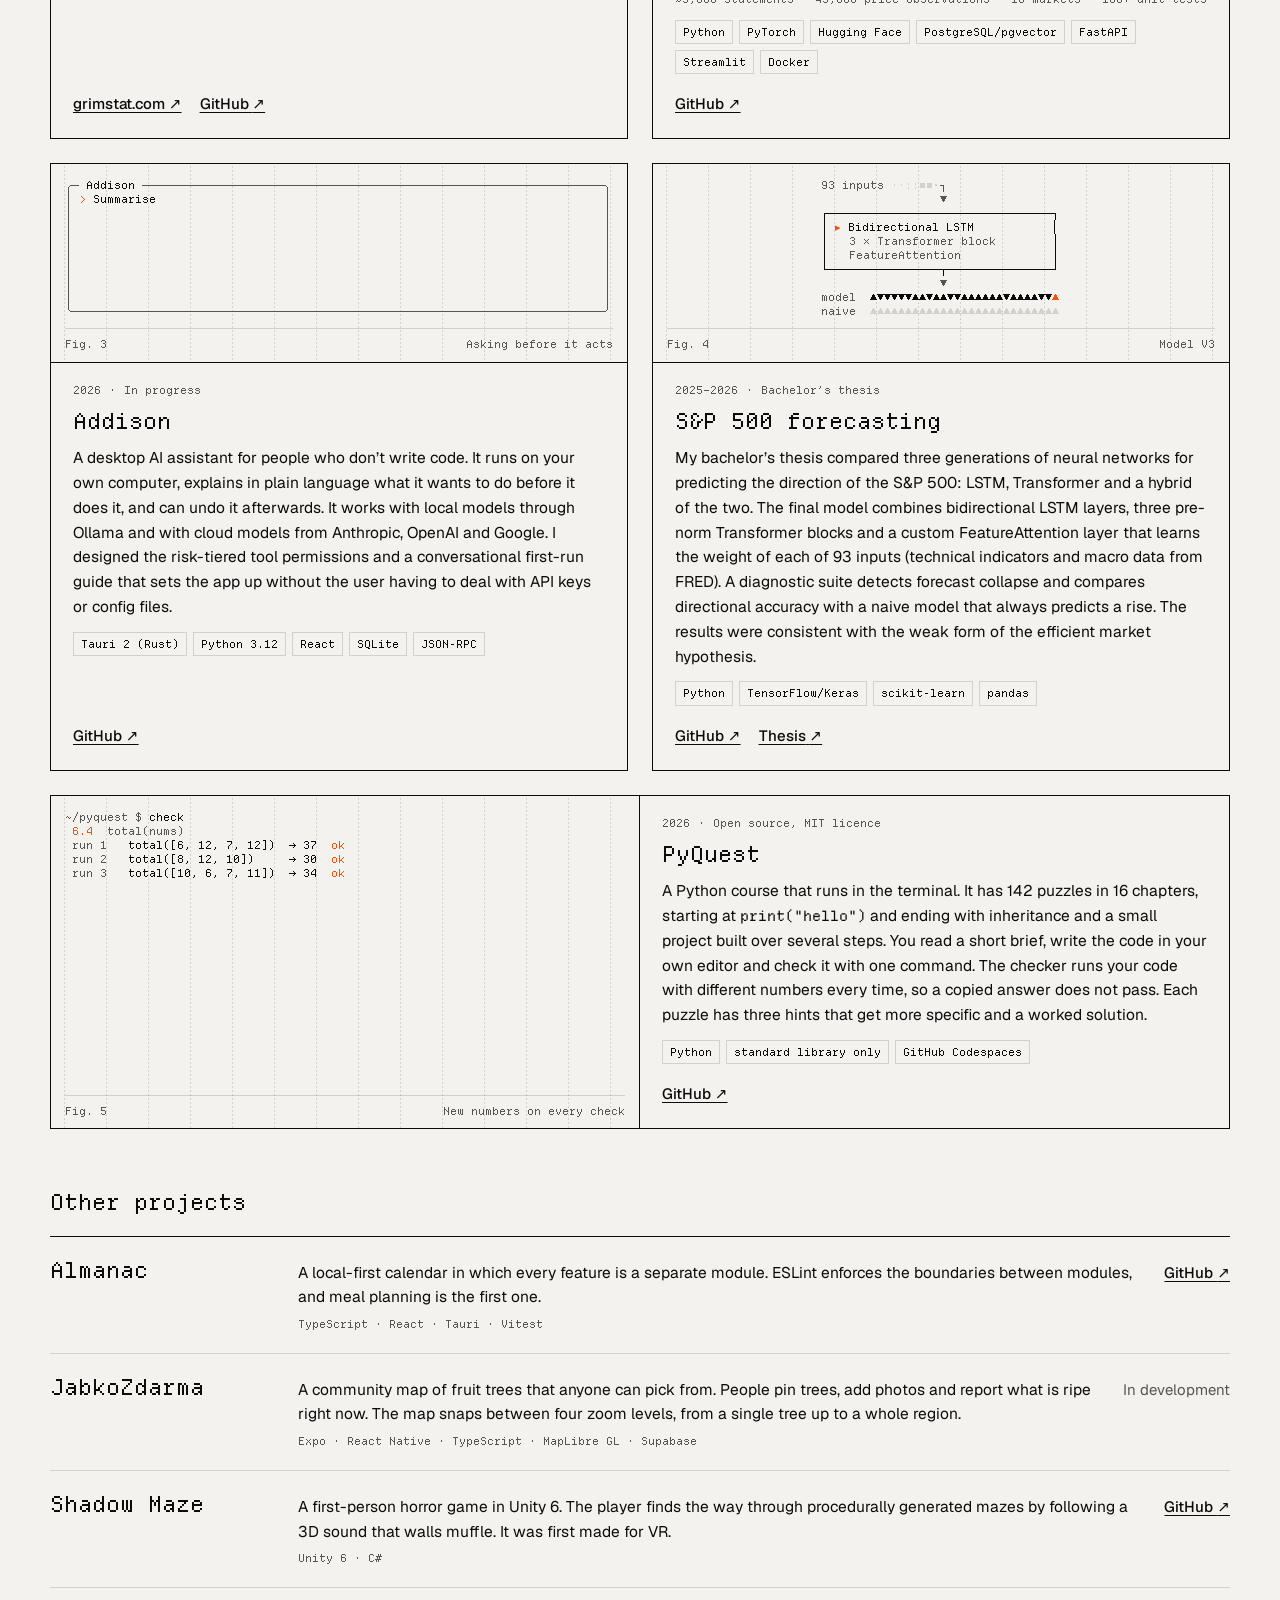
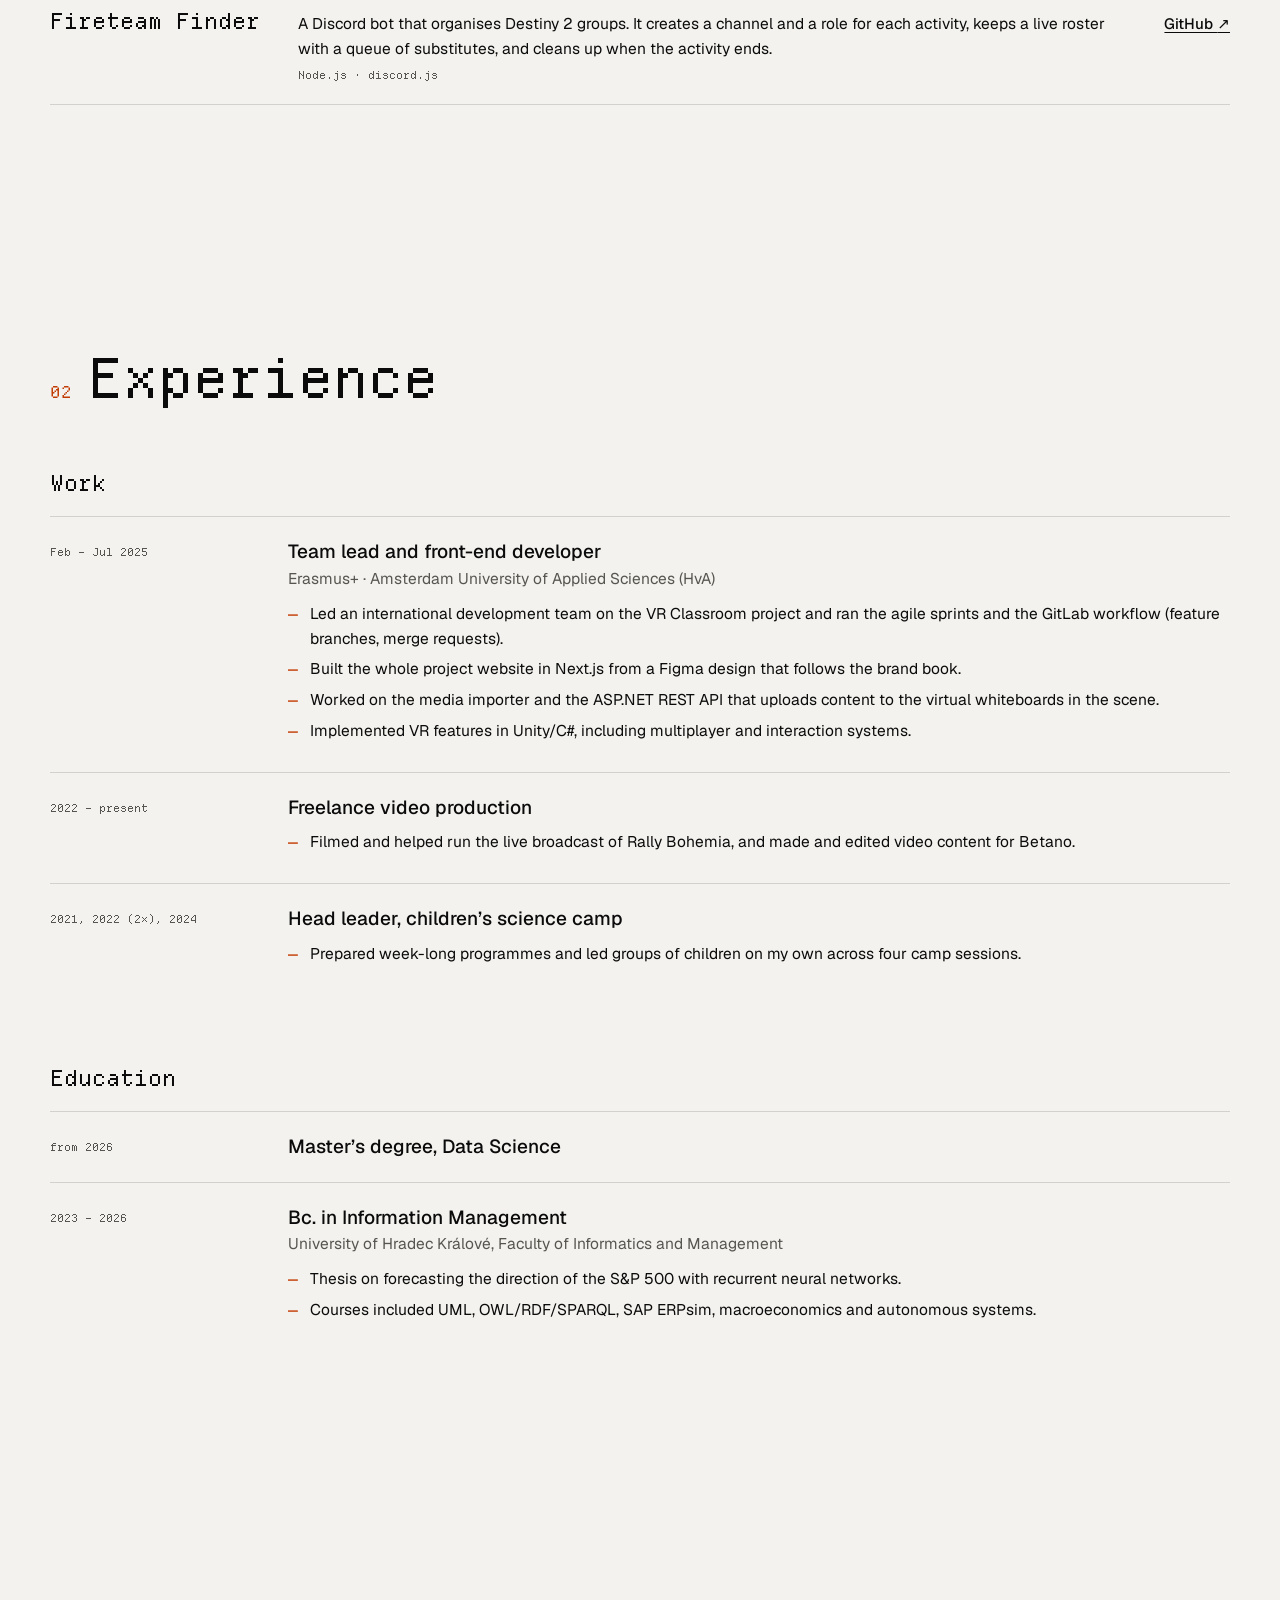
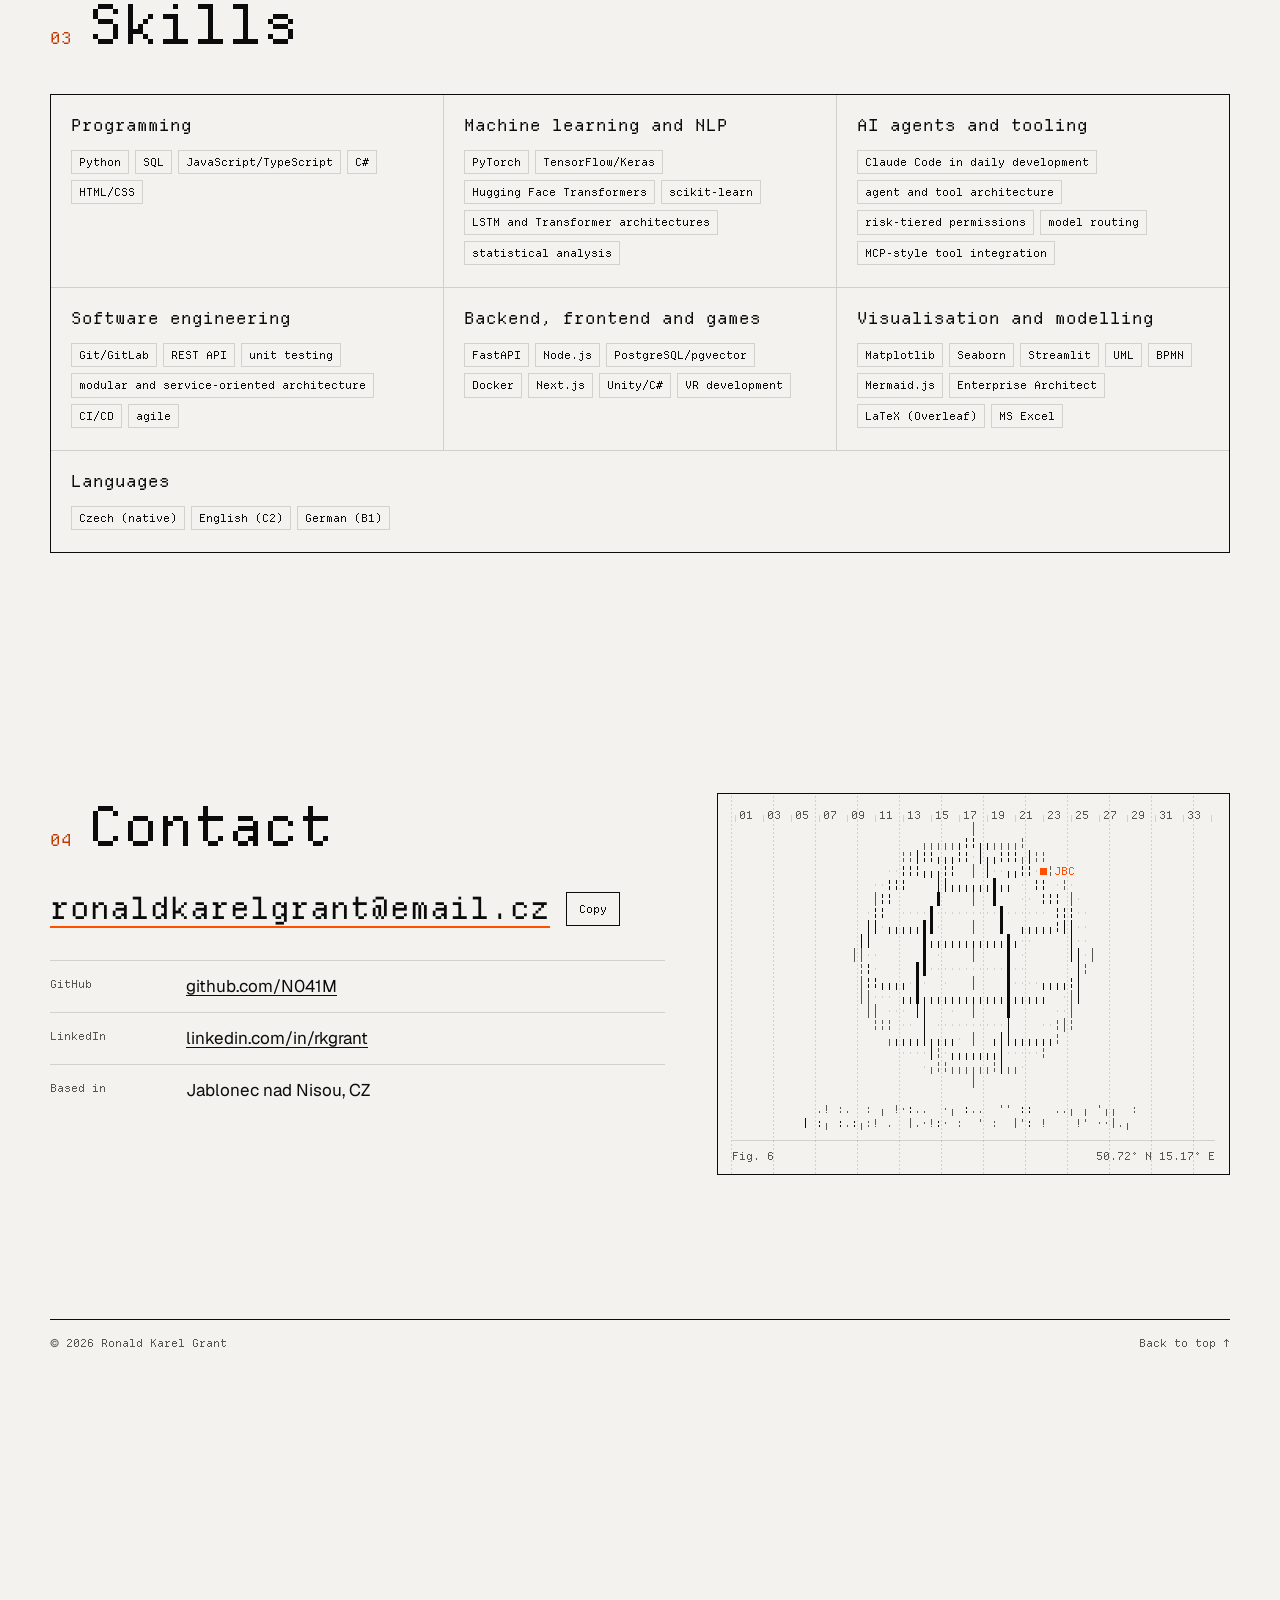
==== commit 7bf6044d: "Feature PyQuest, smooth out the background scroll, drop the advisor role PyQuest moves from the othe" ====
--- a/index.html
+++ b/index.html
@@ -174,6 +174,21 @@
               <p class="links"><a href="https://github.com/N041M/SnP500-Forecasting-Models">GitHub <span aria-hidden="true">↗</span></a><a href="https://theses.cz/id/i8juls/"><span lang="en">Thesis</span><span lang="cs">Text práce</span> <span aria-hidden="true">↗</span></a></p>
             </div>
           </article>
+
+          <article class="card wide ko">
+            <figure class="fig">
+              <pre class="plot" data-figure="pyquest" aria-hidden="true"></pre>
+              <figcaption data-scramble><span lang="en">Fig. 5</span><span lang="cs">Obr. 5</span><span lang="en">New numbers on every check</span><span lang="cs">Při každé kontrole jiná čísla</span></figcaption>
+            </figure>
+            <div class="card-body">
+              <p class="card-meta" data-scramble><span>2026</span><span aria-hidden="true">·</span><span lang="en">Open source, MIT licence</span><span lang="cs">Open source, licence MIT</span></p>
+              <h3 class="card-title"><a href="https://github.com/N041M/PyQuest">PyQuest</a></h3>
+              <p lang="en">A Python course that runs in the terminal. It has 142 puzzles in 16 chapters, starting at <code>print("hello")</code> and ending with inheritance and a small project built over several steps. You read a short brief, write the code in your own editor and check it with one command. The checker runs your code with different numbers every time, so a copied answer does not pass. Each puzzle has three hints that get more specific and a worked solution.</p>
+              <p lang="cs">Kurz Pythonu, který běží v terminálu. Má 142 úloh v 16 kapitolách, od <code>print("hello")</code> až po dědičnost a malý projekt stavěný v několika krocích. Uživatel si přečte krátké zadání, napíše kód ve vlastním editoru a zkontroluje ho jedním příkazem. Validátor spouští kód pokaždé s jinými čísly, takže opsaná odpověď neprojde. Ke každé úloze jsou tři postupně konkrétnější nápovědy a vzorové řešení.</p>
+              <ul class="tags"><li>Python</li><li><span lang="en">standard library only</span><span lang="cs">jen standardní knihovna</span></li><li>GitHub Codespaces</li></ul>
+              <p class="links"><a href="https://github.com/N041M/PyQuest">GitHub <span aria-hidden="true">↗</span></a></p>
+            </div>
+          </article>
         </div>
 
         <h3 class="subhead ko" data-scramble><span lang="en">Other projects</span><span lang="cs">Další projekty</span></h3>
@@ -195,15 +210,6 @@
               <p class="more-tags">Expo · React Native · TypeScript · MapLibre GL · Supabase</p>
             </div>
             <span class="more-link muted"><span lang="en">In development</span><span lang="cs">Ve vývoji</span></span>
-          </li>
-          <li>
-            <p class="more-name"><a href="https://github.com/N041M/PyQuest">PyQuest</a></p>
-            <div class="more-body">
-              <p lang="en">A Python course that runs in the terminal, with 142 puzzles in 16 chapters. The checker changes the numbers on every run, so a copied answer does not pass.</p>
-              <p lang="cs">Kurz Pythonu v terminálu se 142 úlohami v 16 kapitolách. Validátor při každém spuštění mění čísla, takže opsaná odpověď neprojde.</p>
-              <p class="more-tags">Python · <span lang="en">standard library only</span><span lang="cs">jen standardní knihovna</span></p>
-            </div>
-            <a class="more-link" href="https://github.com/N041M/PyQuest">GitHub <span aria-hidden="true">↗</span></a>
           </li>
           <li>
             <p class="more-name"><a href="https://github.com/N041M/Shadow-Maze">Shadow Maze</a></p>
@@ -254,15 +260,6 @@
                   <li>Podílel jsem se na importéru médií a na REST API v ASP.NET pro nahrávání obsahu na virtuální tabule ve scéně.</li>
                   <li>Implementoval jsem funkce pro VR v Unity/C# (multiplayer a interakční systémy).</li>
                 </ul>
-              </div>
-            </li>
-            <li class="tl-item">
-              <p class="tl-date" data-scramble><span>2025 – 2026</span></p>
-              <div>
-                <h4 class="tl-role"><span lang="en">Financial advisor</span><span lang="cs">Finanční poradce</span></h4>
-                <p class="tl-org">Partners Financial Services</p>
-                <ul class="points" lang="en"><li>Advised clients and analysed their needs, with a focus on investment products and capital markets.</li></ul>
-                <ul class="points" lang="cs"><li>Poradenství klientům a analýza jejich potřeb se zaměřením na investiční produkty a kapitálové trhy.</li></ul>
               </div>
             </li>
             <li class="tl-item">
@@ -374,7 +371,7 @@
         </div>
         <figure class="fig globe-fig ko">
           <pre class="plot" data-figure="globe" aria-hidden="true"></pre>
-          <figcaption data-scramble><span lang="en">Fig. 5</span><span lang="cs">Obr. 5</span><span>50.72° N 15.17° E</span></figcaption>
+          <figcaption data-scramble><span lang="en">Fig. 6</span><span lang="cs">Obr. 6</span><span>50.72° N 15.17° E</span></figcaption>
         </figure>
       </div>
     </section>
--- a/assets/css/site.css
+++ b/assets/css/site.css
@@ -314,6 +314,22 @@
 }
 .card:hover { transform: translate(-3px, -3px); box-shadow: 6px 6px 0 var(--accent); }
 
+/* A card that spans the grid puts its figure beside the text. */
+@media (min-width: 881px) {
+  .card.wide {
+    grid-column: 1 / -1;
+    display: grid;
+    grid-template-columns: minmax(0, 1fr) minmax(0, 1fr);
+  }
+  .card.wide .fig {
+    display: flex;
+    flex-direction: column;
+    border-bottom: 0;
+    border-right: 1px solid var(--fg);
+  }
+  .card.wide .plot { flex: 1; height: auto; min-height: 140px; }
+}
+
 /* Figures are framed like plots: dotted grid columns behind the drawing and a
    caption underneath. */
 .fig {
@@ -359,6 +375,7 @@
   padding: 20px 22px 22px;
 }
 .card-body > p:not([class]) { font-size: 15.5px; line-height: 1.6; }
+.card-body code { font: 0.92em var(--mono); }
 .card-meta {
   display: flex;
   flex-wrap: wrap;
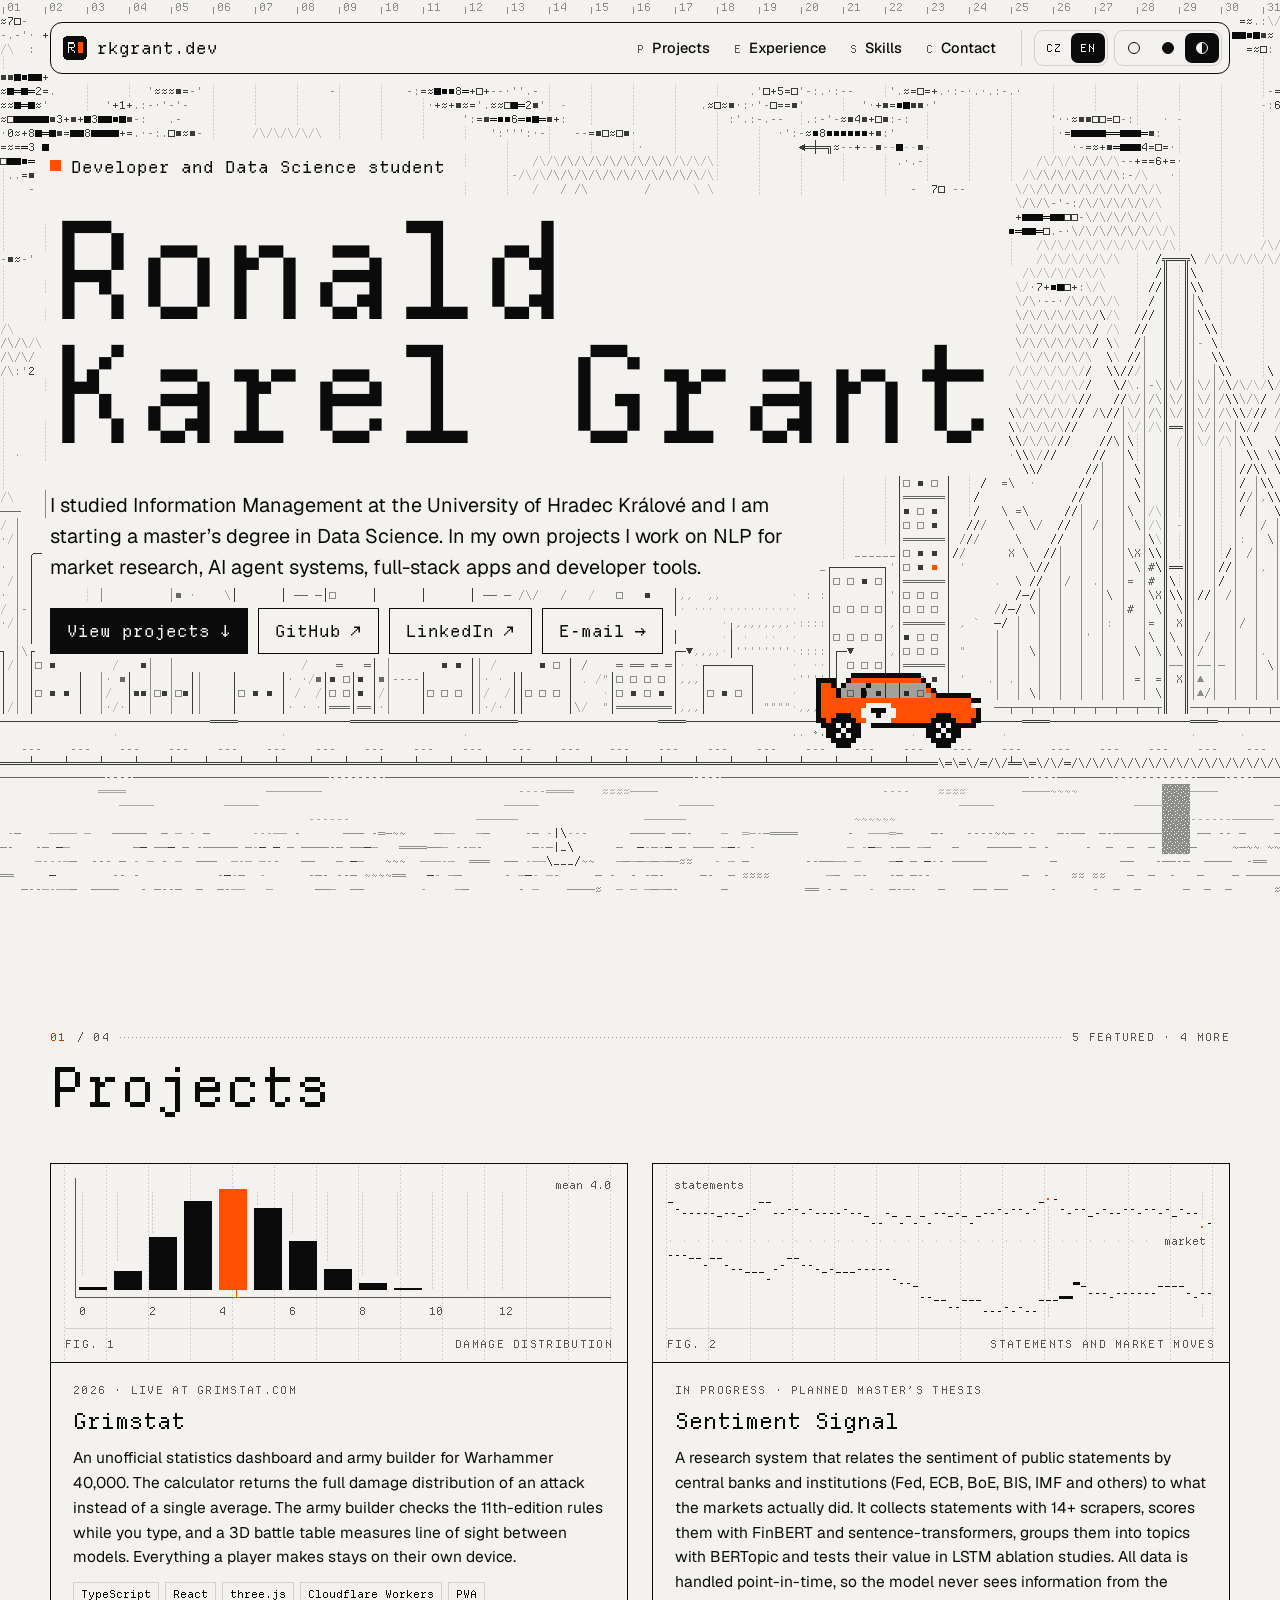
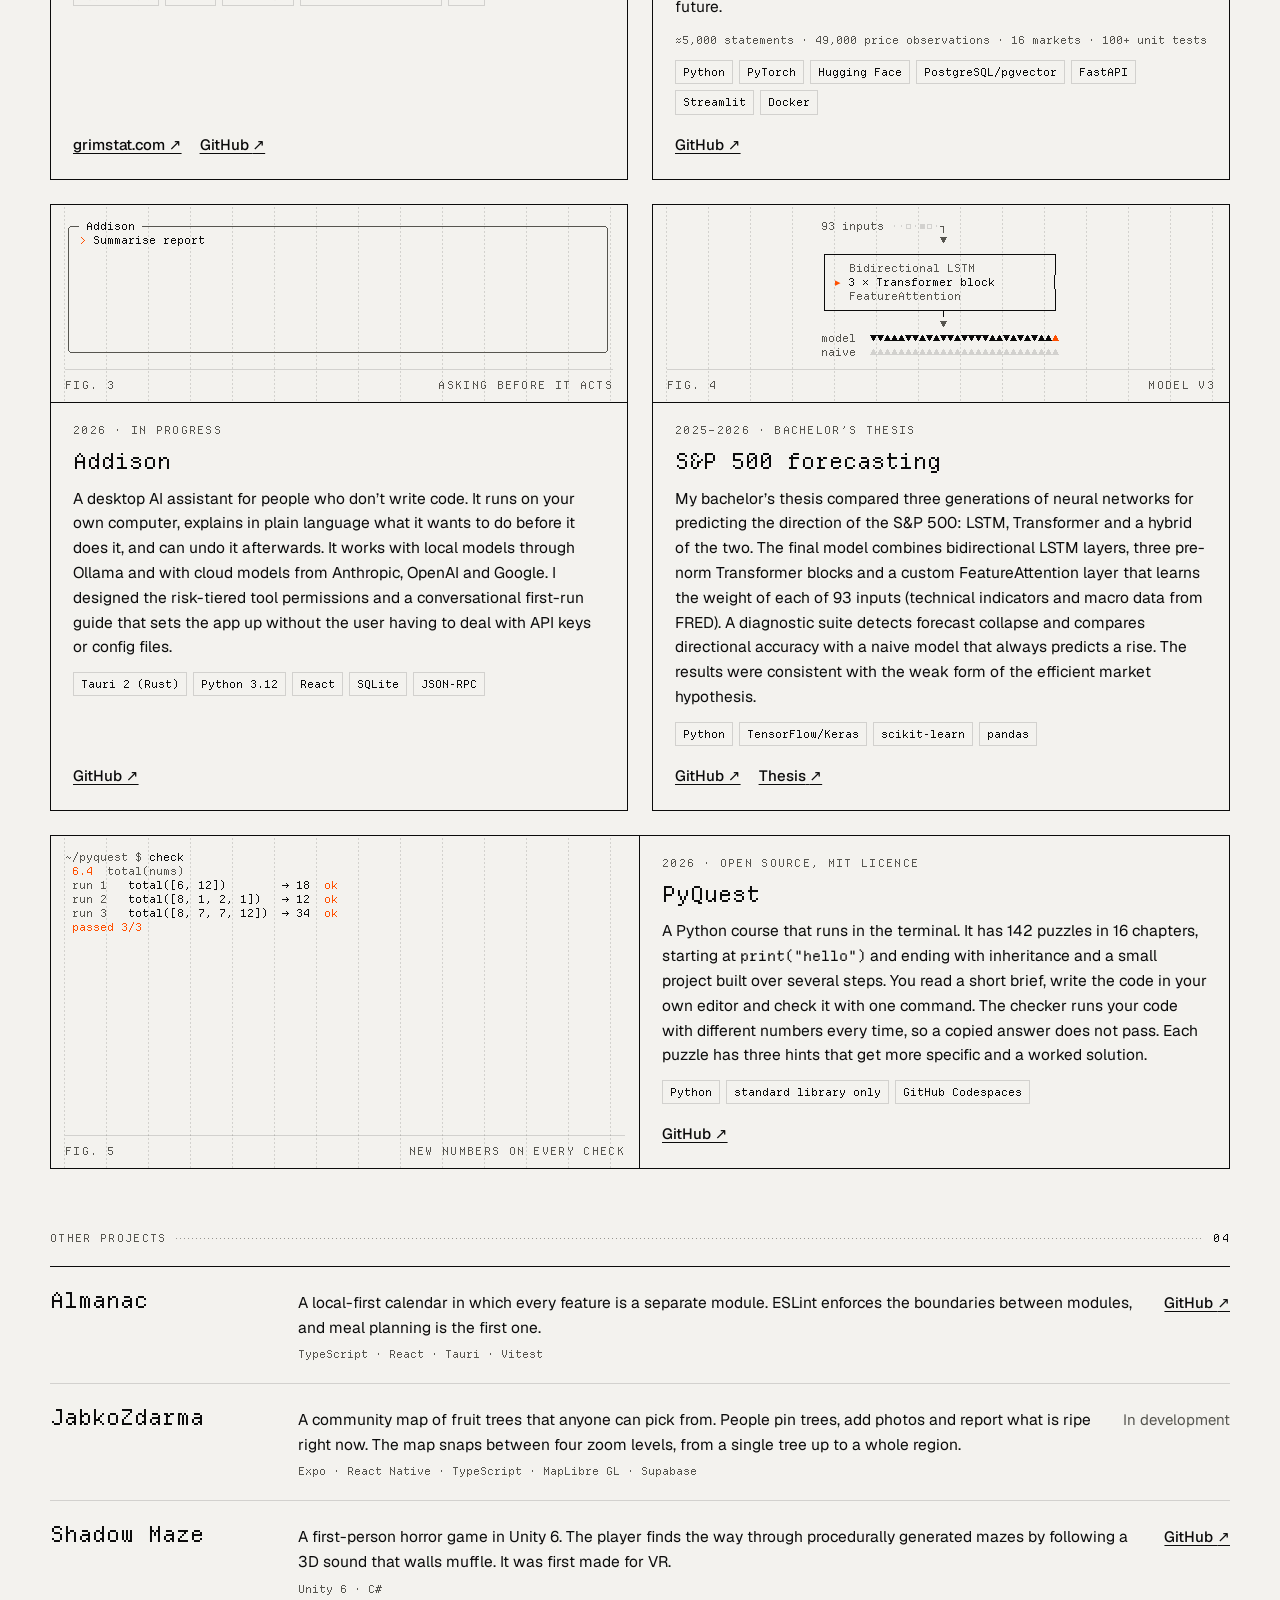
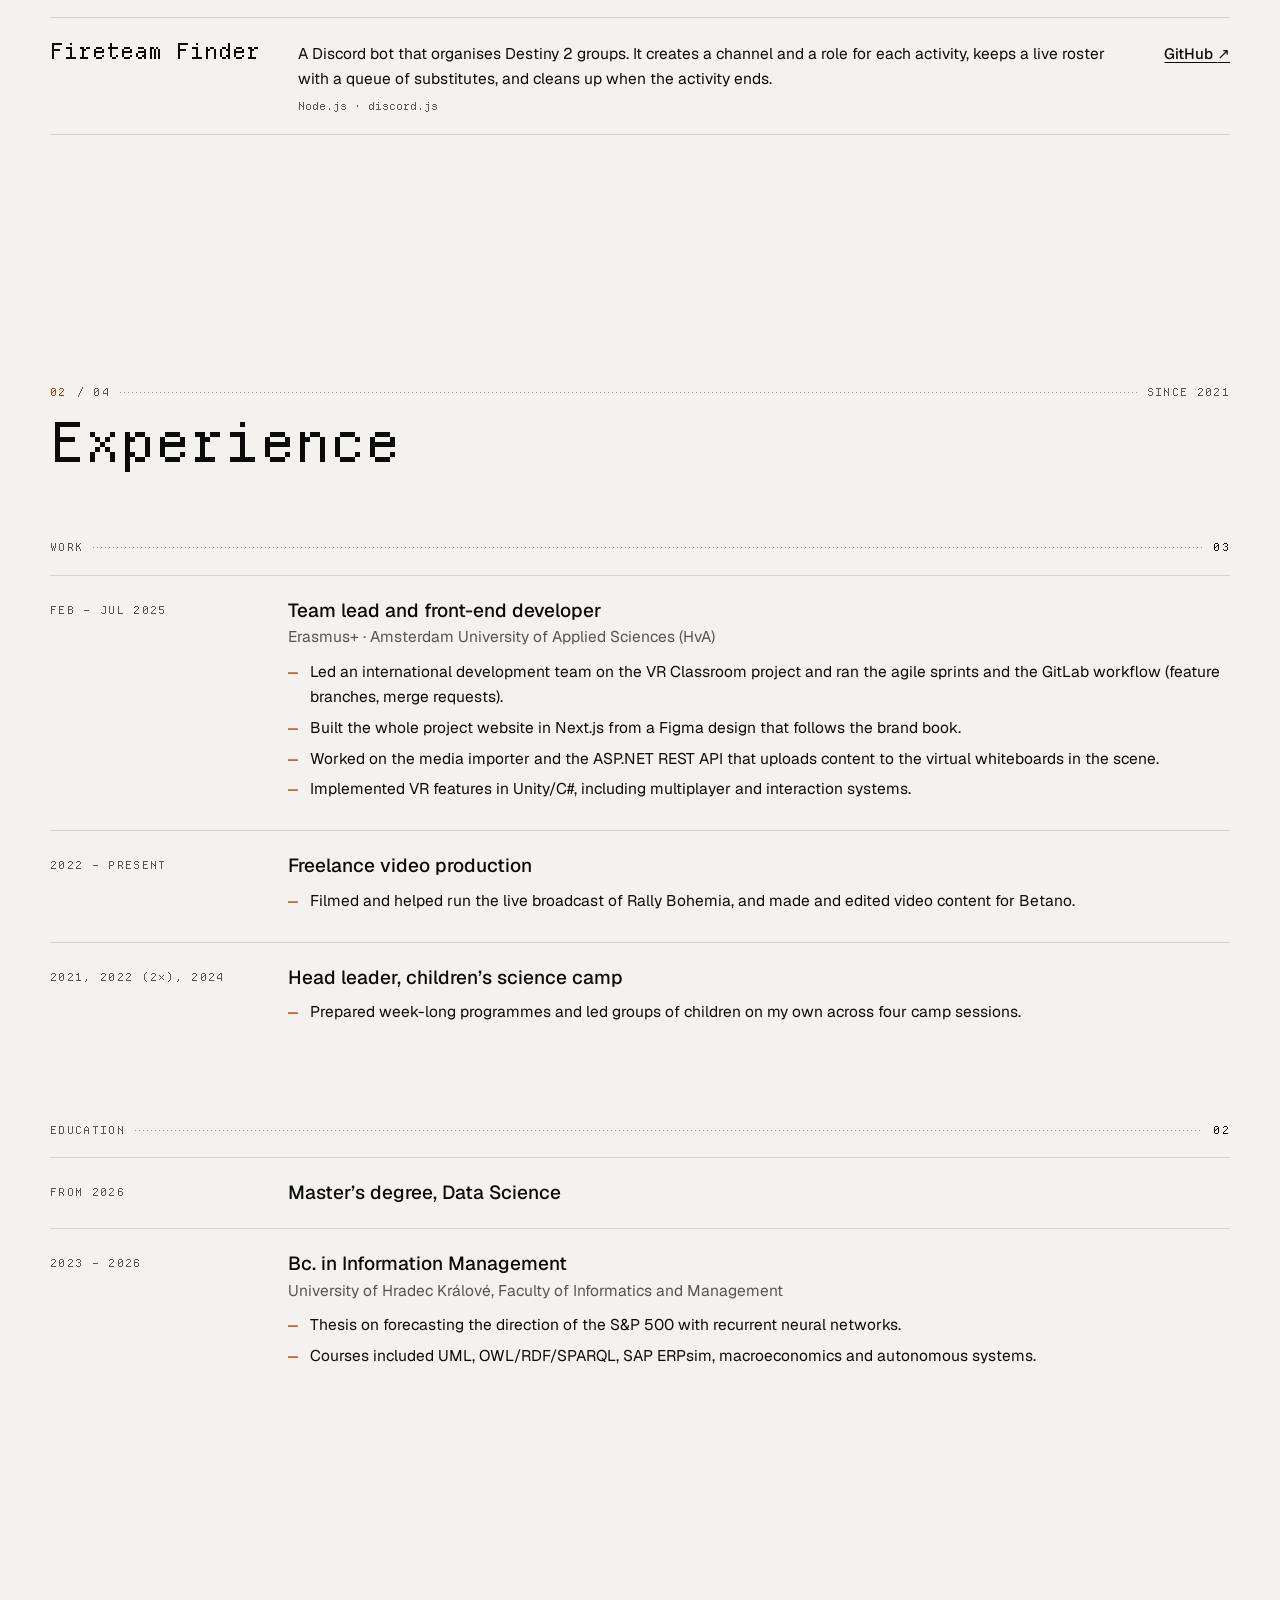
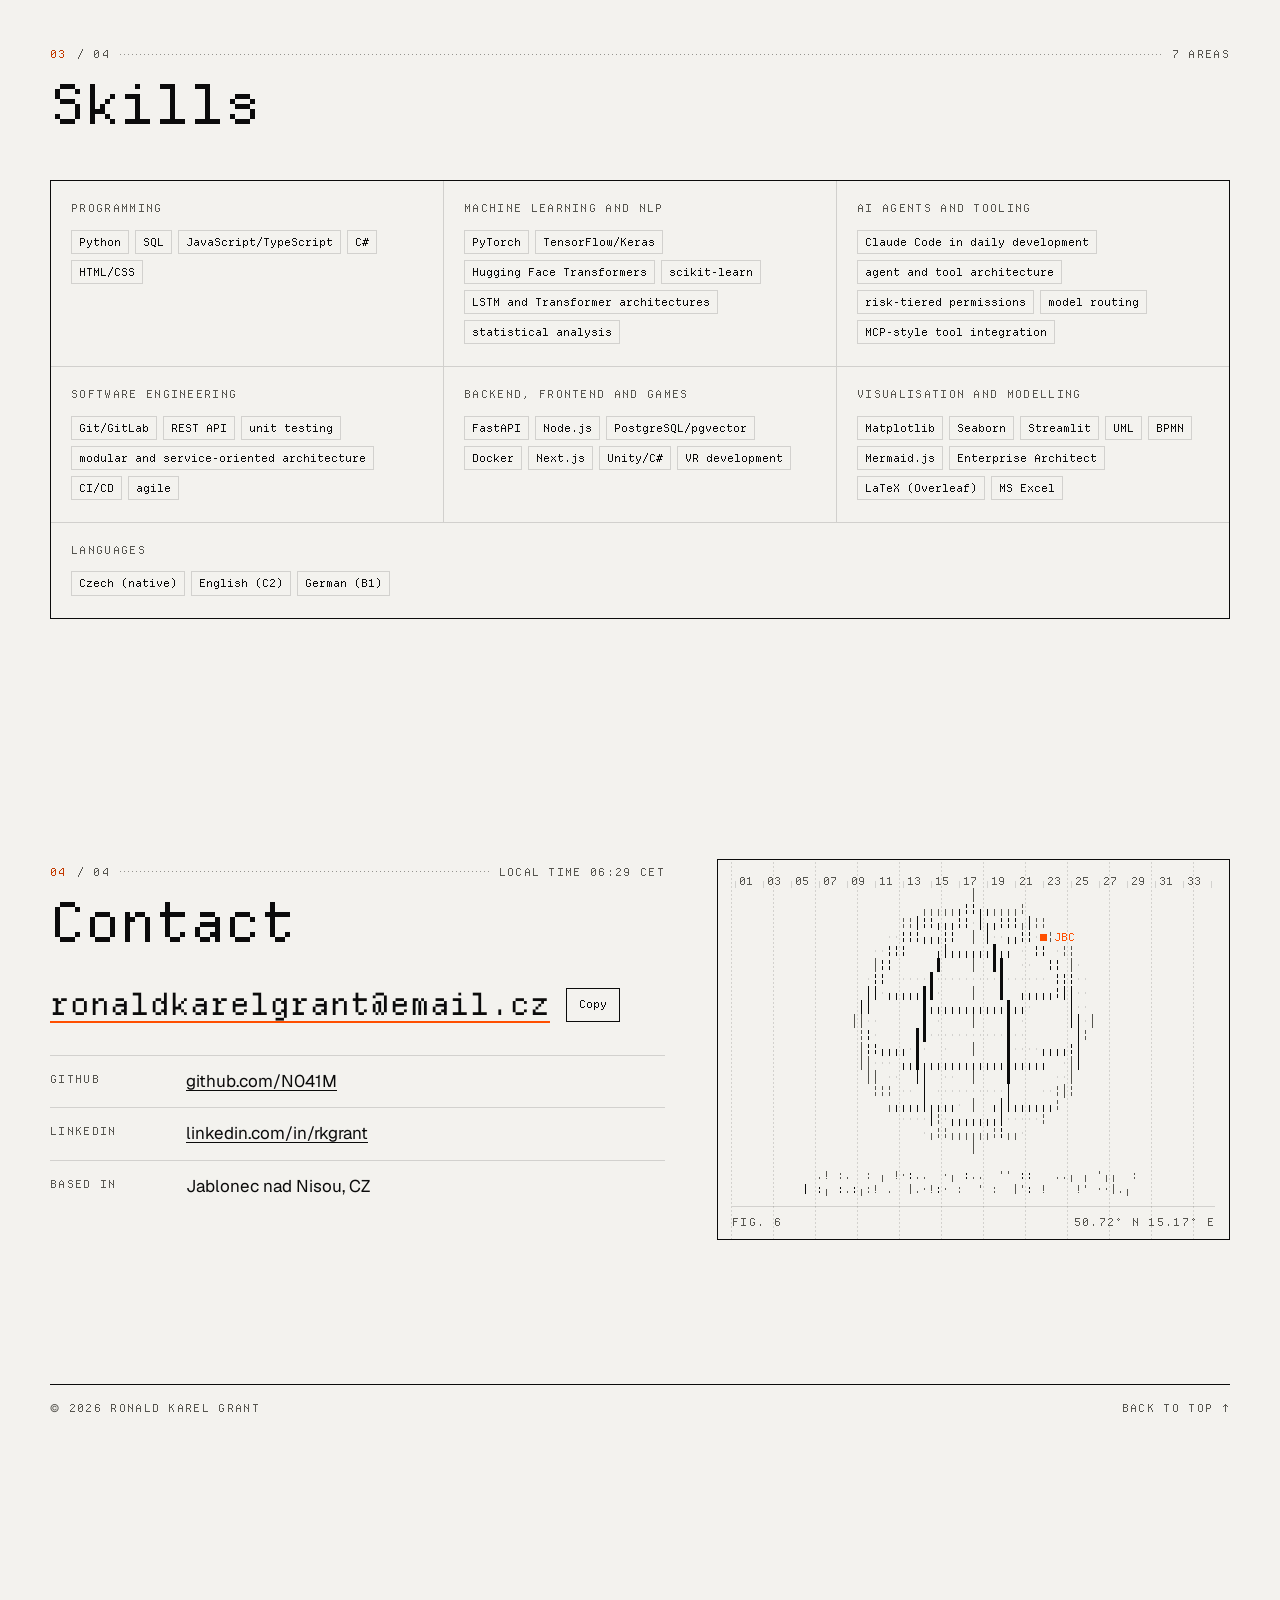
==== commit 64fe504b: "Turn the hero into a drive through six places and rework the headers The car now passes a coastline " ====
--- a/index.html
+++ b/index.html
@@ -72,19 +72,28 @@
   <canvas id="field" aria-hidden="true"></canvas>
 
   <header class="top">
-    <a class="pill brand ko" href="#top" aria-label="rkgrant.dev"><span data-scramble>rkgrant.dev</span><span class="cursor" aria-hidden="true"></span></a>
-    <div class="pill bar ko">
+    <div class="bar ko">
+      <a class="brand" href="#top">
+        <svg class="mark" viewBox="0 0 16 16" aria-hidden="true" shape-rendering="crispEdges"><rect class="mark-bg" width="16" height="16" rx="3"/><path class="mark-r" d="M3 4h4v1H3zM3 5h1v6H3zM7 5h1v2H7zM4 7h3v1H4zM5 8h1v1H5zM6 9h1v1H6zM7 10h1v1H7z"/><rect class="mark-cursor" x="10" y="4" width="3" height="7"/></svg>
+        <span data-scramble>rkgrant.dev</span>
+      </a>
       <nav class="nav" data-label-en="Sections" data-label-cs="Sekce" aria-label="Sections">
-        <a href="#projects" data-scramble><span lang="en">Projects</span><span lang="cs">Projekty</span></a>
-        <a href="#experience" data-scramble><span lang="en">Experience</span><span lang="cs">Zkušenosti</span></a>
-        <a href="#skills" data-scramble><span lang="en">Skills</span><span lang="cs">Dovednosti</span></a>
-        <a href="#contact" data-scramble><span lang="en">Contact</span><span lang="cs">Kontakt</span></a>
+        <a href="#projects" data-key-en="p" data-key-cs="p"><kbd>P</kbd><span data-scramble><span lang="en">Projects</span><span lang="cs">Projekty</span></span></a>
+        <a href="#experience" data-key-en="e" data-key-cs="z"><kbd><span lang="en">E</span><span lang="cs">Z</span></kbd><span data-scramble><span lang="en">Experience</span><span lang="cs">Zkušenosti</span></span></a>
+        <a href="#skills" data-key-en="s" data-key-cs="d"><kbd><span lang="en">S</span><span lang="cs">D</span></kbd><span data-scramble><span lang="en">Skills</span><span lang="cs">Dovednosti</span></span></a>
+        <a href="#contact" data-key-en="c" data-key-cs="k"><kbd><span lang="en">C</span><span lang="cs">K</span></kbd><span data-scramble><span lang="en">Contact</span><span lang="cs">Kontakt</span></span></a>
       </nav>
-      <div class="lang" role="group" data-label-en="Language" data-label-cs="Jazyk" aria-label="Language">
-        <button type="button" data-set-lang="cs" lang="cs-CZ" aria-label="Čeština" aria-pressed="false">CZ</button>
-        <button type="button" data-set-lang="en" lang="en-GB" aria-label="English" aria-pressed="true">EN</button>
-      </div>
-      <button type="button" class="theme" data-theme-toggle data-label-en="Switch between light and dark" data-label-cs="Přepnout světlý a tmavý režim" aria-label="Switch between light and dark"><i aria-hidden="true"></i></button>
+      <div class="controls">
+        <div class="seg" role="group" data-label-en="Language" data-label-cs="Jazyk" aria-label="Language">
+          <button type="button" data-set-lang="cs" lang="cs-CZ" aria-label="Čeština" title="Čeština" aria-pressed="false">CZ</button>
+          <button type="button" data-set-lang="en" lang="en-GB" aria-label="English" title="English" aria-pressed="true">EN</button>
+        </div>
+        <div class="seg" role="group" data-label-en="Theme" data-label-cs="Vzhled" aria-label="Theme">
+          <button type="button" data-set-theme="light" data-label-en="Light" data-label-cs="Světlý" aria-label="Light" aria-pressed="false"><i class="ico ico-light" aria-hidden="true"></i></button>
+          <button type="button" data-set-theme="dark" data-label-en="Dark" data-label-cs="Tmavý" aria-label="Dark" aria-pressed="false"><i class="ico ico-dark" aria-hidden="true"></i></button>
+          <button type="button" data-set-theme="system" data-label-en="Match the system" data-label-cs="Podle systému" aria-label="Match the system" aria-pressed="true"><i class="ico ico-auto" aria-hidden="true"></i></button>
+        </div>
+      </div>
     </div>
   </header>
 
@@ -101,14 +110,13 @@
           <a class="btn ko" href="https://www.linkedin.com/in/rkgrant" data-scramble><span>LinkedIn</span><span aria-hidden="true">↗</span></a>
           <a class="btn ko" href="mailto:ronaldkarelgrant@email.cz" data-scramble><span>E-mail</span><span aria-hidden="true">→</span></a>
         </div>
-        <p class="place ko" data-scramble="320"><span>Jablonec nad Nisou</span><span aria-hidden="true">·</span><span lang="en">Czech Republic</span><span lang="cs">Česká republika</span></p>
       </div>
     </section>
 
     <section class="section" id="projects" aria-labelledby="projects-h">
       <div class="wrap">
         <header class="section-head ko">
-          <p class="idx" data-scramble>01</p>
+          <p class="kicker"><span class="idx" data-scramble>01</span><span class="of">/ 04</span><span class="rule" aria-hidden="true"></span><span class="meta" data-scramble><span lang="en">5 featured · 4 more</span><span lang="cs">5 hlavních · 4 další</span></span></p>
           <h2 id="projects-h" data-scramble><span lang="en">Projects</span><span lang="cs">Projekty</span></h2>
         </header>
 
@@ -191,7 +199,7 @@
           </article>
         </div>
 
-        <h3 class="subhead ko" data-scramble><span lang="en">Other projects</span><span lang="cs">Další projekty</span></h3>
+        <h3 class="subhead ko"><span data-scramble><span lang="en">Other projects</span><span lang="cs">Další projekty</span></span><span class="rule" aria-hidden="true"></span><span class="n">04</span></h3>
         <ul class="more ko">
           <li>
             <p class="more-name"><a href="https://github.com/N041M/Almanac">Almanac</a></p>
@@ -236,12 +244,12 @@
     <section class="section" id="experience" aria-labelledby="experience-h">
       <div class="wrap">
         <header class="section-head ko">
-          <p class="idx" data-scramble>02</p>
+          <p class="kicker"><span class="idx" data-scramble>02</span><span class="of">/ 04</span><span class="rule" aria-hidden="true"></span><span class="meta" data-scramble><span lang="en">Since 2021</span><span lang="cs">Od roku 2021</span></span></p>
           <h2 id="experience-h" data-scramble><span lang="en">Experience</span><span lang="cs">Zkušenosti</span></h2>
         </header>
 
         <div class="block ko">
-          <h3 class="subhead" data-scramble><span lang="en">Work</span><span lang="cs">Práce</span></h3>
+          <h3 class="subhead"><span data-scramble><span lang="en">Work</span><span lang="cs">Práce</span></span><span class="rule" aria-hidden="true"></span><span class="n">03</span></h3>
           <ol class="timeline">
             <li class="tl-item">
               <p class="tl-date" data-scramble><span lang="en">Feb – Jul 2025</span><span lang="cs">únor – červenec 2025</span></p>
@@ -282,7 +290,7 @@
         </div>
 
         <div class="block ko">
-          <h3 class="subhead" data-scramble><span lang="en">Education</span><span lang="cs">Vzdělání</span></h3>
+          <h3 class="subhead"><span data-scramble><span lang="en">Education</span><span lang="cs">Vzdělání</span></span><span class="rule" aria-hidden="true"></span><span class="n">02</span></h3>
           <ol class="timeline">
             <li class="tl-item">
               <p class="tl-date" data-scramble><span lang="en">from 2026</span><span lang="cs">od roku 2026</span></p>
@@ -313,7 +321,7 @@
     <section class="section" id="skills" aria-labelledby="skills-h">
       <div class="wrap">
         <header class="section-head ko">
-          <p class="idx" data-scramble>03</p>
+          <p class="kicker"><span class="idx" data-scramble>03</span><span class="of">/ 04</span><span class="rule" aria-hidden="true"></span><span class="meta" data-scramble><span lang="en">7 areas</span><span lang="cs">7 oblastí</span></span></p>
           <h2 id="skills-h" data-scramble><span lang="en">Skills</span><span lang="cs">Dovednosti</span></h2>
         </header>
         <div class="skills ko">
@@ -353,7 +361,7 @@
       <div class="wrap contact-grid">
         <div class="contact-main ko">
           <header class="section-head">
-            <p class="idx" data-scramble>04</p>
+            <p class="kicker"><span class="idx" data-scramble>04</span><span class="of">/ 04</span><span class="rule" aria-hidden="true"></span><span class="meta"><span lang="en">Local time</span><span lang="cs">Místní čas</span> <span data-clock>--:--</span></span></p>
             <h2 id="contact-h" data-scramble><span lang="en">Contact</span><span lang="cs">Kontakt</span></h2>
           </header>
           <p class="mail-row">
--- a/assets/css/site.css
+++ b/assets/css/site.css
@@ -62,7 +62,7 @@
 html {
   -webkit-text-size-adjust: 100%;
   scroll-behavior: smooth;
-  scroll-padding-top: 96px;
+  scroll-padding-top: 104px;
 }
 
 body {
@@ -125,90 +125,131 @@
 }
 .skip:focus { top: 24px; }
 
+/* ------------------------------------------------------------------ labels */
+
+/* One label style for everything that names or counts something: section
+   indexes, sub-headings, card details, dates and captions. */
+.label,
+.kicker,
+.subhead,
+.card-meta,
+.fig figcaption,
+.tl-date,
+.skill h3,
+.contact-list dt,
+.foot-row {
+  font: 400 11px/1.3 var(--mono);
+  letter-spacing: 0.12em;
+  text-transform: uppercase;
+  color: var(--muted);
+}
+
 /* ------------------------------------------------------------------ top bar */
 
 .top {
   position: fixed;
-  top: 24px;
+  top: 22px;
   left: 0;
   right: 0;
   z-index: 10;
-  display: flex;
-  justify-content: space-between;
-  align-items: center;
-  gap: 12px;
   padding: 0 var(--gutter);
   pointer-events: none;
 }
-.top > * { pointer-events: auto; }
-
-.pill {
+.bar {
+  display: flex;
+  align-items: center;
+  gap: 6px;
+  max-width: var(--maxw);
+  height: 52px;
+  margin: 0 auto;
+  padding: 0 7px 0 10px;
+  border: 1px solid var(--fg);
+  border-radius: 12px;
+  pointer-events: auto;
+}
+
+.brand {
   display: inline-flex;
   align-items: center;
-  height: 42px;
-  border: 1px solid var(--fg);
-  border-radius: 12px;
+  gap: 10px;
+  margin-right: auto;
+  padding: 6px 8px 6px 2px;
   font: 16.5px/1 var(--mono);
-}
-
-.brand {
-  padding: 0 14px;
   text-decoration: none;
 }
-.cursor {
-  display: inline-block;
-  width: 0.6em;
-  height: 1em;
-  margin-left: 4px;
-  background: var(--accent);
-  animation: blink 1.1s steps(1) infinite;
-}
+.mark { width: 24px; height: 24px; flex: none; }
+.mark-bg { fill: var(--fg); }
+.mark-r { fill: var(--bg); }
+.mark-cursor { fill: var(--accent); animation: blink 1.1s steps(1) infinite; }
 @keyframes blink { 50% { opacity: 0; } }
 
-.bar { padding: 0 5px 0 4px; gap: 4px; }
-.nav { display: flex; }
+.nav { display: flex; gap: 2px; }
 .nav a {
-  padding: 8px 10px;
+  display: inline-flex;
+  align-items: baseline;
+  gap: 8px;
+  padding: 9px 11px;
+  border-radius: 8px;
+  font: 500 14.5px/1 var(--sans);
   text-decoration: none;
-  border-radius: 8px;
 }
 .nav a:hover { color: var(--fg); background: var(--soft); }
-
-.lang {
-  display: flex;
-  margin-left: 6px;
-  padding-left: 10px;
+.nav a[aria-current="true"] { background: var(--soft); }
+.nav kbd {
+  font: 400 11px/1 var(--mono);
+  color: var(--muted);
+}
+.nav a[aria-current="true"] kbd { color: var(--accent-ink); }
+
+.controls {
+  display: flex;
+  gap: 6px;
+  margin-left: 8px;
+  padding-left: 12px;
   border-left: 1px solid var(--soft);
 }
-.lang button,
-.theme {
+.seg {
+  display: inline-flex;
+  padding: 2px;
+  border: 1px solid var(--soft);
+  border-radius: 9px;
+}
+.seg button {
   appearance: none;
+  display: inline-grid;
+  place-items: center;
+  height: 30px;
+  min-width: 34px;
+  padding: 0 8px;
   border: 0;
+  border-radius: 7px;
   background: transparent;
   color: var(--fg);
-  font: 16.5px/1 var(--mono);
-  height: 32px;
-  min-width: 36px;
-  padding: 0 8px;
-  border-radius: 8px;
+  font: 400 11px/1 var(--mono);
+  letter-spacing: 0.08em;
   cursor: pointer;
 }
-.lang button:hover,
-.theme:hover { background: var(--soft); }
-.lang button[aria-pressed="true"] { background: var(--fg); color: var(--bg); }
-
-.theme { display: inline-grid; place-items: center; }
-.theme i {
-  width: 14px;
-  height: 14px;
+.seg button:hover { background: var(--soft); }
+.seg button[aria-pressed="true"] { background: var(--fg); color: var(--bg); }
+
+.ico {
+  width: 12px;
+  height: 12px;
   border: 1.5px solid currentColor;
   border-radius: 50%;
-  background: linear-gradient(90deg, currentColor 50%, transparent 50%);
-}
-
+}
+.ico-dark { background: currentColor; }
+.ico-auto { background: linear-gradient(90deg, currentColor 50%, transparent 50%); }
+
+@media (max-width: 900px) {
+  .nav kbd { display: none; }
+}
 @media (max-width: 760px) {
   .nav { display: none; }
-  .lang { margin-left: 0; padding-left: 0; border-left: 0; }
+  .controls { margin-left: 0; padding-left: 0; border-left: 0; }
+}
+@media (max-width: 400px) {
+  .brand span { display: none; }
 }
 
 /* --------------------------------------------------------------------- hero */
@@ -227,8 +268,7 @@
   gap: clamp(14px, 2.4vh, 22px);
 }
 
-.eyebrow,
-.place {
+.eyebrow {
   display: flex;
   flex-wrap: wrap;
   align-items: center;
@@ -238,7 +278,6 @@
   font: 16.5px/1.3 var(--mono);
 }
 .eyebrow { flex-wrap: nowrap; align-items: flex-start; }
-.place { font-size: 11px; color: var(--muted); }
 .sq { flex: none; width: 11px; height: 11px; margin-top: 0.2em; background: var(--accent); }
 
 .name {
@@ -275,23 +314,34 @@
 
 .section { padding: clamp(72px, 10vw, 120px) 0; }
 
-.section-head {
-  display: flex;
-  align-items: baseline;
-  gap: 16px;
-  width: fit-content;
-  margin-bottom: 36px;
-  padding: 6px 12px 6px 0;
-}
-.idx { font: 16.5px/1 var(--mono); color: var(--accent-ink); }
+/* A section opens with a label row (index, a rule, a short status) and then
+   the title. */
+.section-head { margin-bottom: 36px; padding: 10px 0 12px; }
+.kicker {
+  display: flex;
+  align-items: center;
+  gap: 10px;
+  margin-bottom: 16px;
+}
+.kicker .idx { color: var(--accent-ink); }
+.rule {
+  flex: 1;
+  height: 1px;
+  min-width: 24px;
+  background-image: linear-gradient(90deg, var(--muted) 1px, transparent 1px);
+  background-size: 4px 1px;
+  opacity: 0.6;
+}
 h2 { font: 400 clamp(33px, 5vw, 55px)/1 var(--mono); }
 
 .subhead {
-  width: fit-content;
-  margin: 56px 0 16px;
-  padding: 4px 10px 4px 0;
-  font: 400 22px/1.2 var(--mono);
-}
+  display: flex;
+  align-items: center;
+  gap: 10px;
+  margin: 56px 0 14px;
+  padding: 6px 0;
+}
+.subhead .n { color: var(--fg); }
 .block .subhead { margin-top: 0; padding-top: 22px; }
 .block + .block { margin-top: 48px; }
 
@@ -349,8 +399,6 @@
   margin-top: 10px;
   padding-top: 8px;
   border-top: 1px solid var(--soft);
-  font: 11px/1.3 var(--mono);
-  color: var(--muted);
 }
 .plot {
   margin: 0;
@@ -380,8 +428,6 @@
   display: flex;
   flex-wrap: wrap;
   gap: 8px;
-  font: 11px/1.3 var(--mono);
-  color: var(--muted);
 }
 .card-title { font: 400 22px/1.15 var(--mono); }
 .card-title a { text-decoration: none; }
@@ -449,7 +495,7 @@
   padding: 22px 0;
   border-top: 1px solid var(--soft);
 }
-.tl-date { padding-top: 5px; font: 11px/1.5 var(--mono); color: var(--muted); }
+.tl-date { padding-top: 5px; }
 .tl-role { font: 500 19px/1.35 var(--sans); }
 .tl-org { margin-top: 2px; color: var(--muted); font-size: 15.5px; }
 .points { margin: 10px 0 0; padding: 0; list-style: none; }
@@ -477,7 +523,7 @@
 }
 .skill { padding: 20px 20px 22px; background: var(--bg); }
 .skill.wide { grid-column: 1 / -1; }
-.skill h3 { margin-bottom: 14px; font: 400 16.5px/1.3 var(--mono); }
+.skill h3 { margin-bottom: 14px; }
 @media (max-width: 960px) {
   .skills { grid-template-columns: repeat(2, minmax(0, 1fr)); }
 }
@@ -524,7 +570,7 @@
   padding: 12px 0;
   border-top: 1px solid var(--soft);
 }
-.contact-list dt { font: 11px/2 var(--mono); color: var(--muted); }
+.contact-list dt { line-height: 2; }
 .contact-list dd { margin: 0; }
 
 .globe-fig { border: 1px solid var(--fg); }
@@ -543,8 +589,6 @@
   gap: 16px;
   padding: 16px 0;
   border-top: 1px solid var(--fg);
-  font: 11px/1.4 var(--mono);
-  color: var(--muted);
 }
 .foot-row a { text-decoration: none; }
 .foot-row .copy-sign { font-family: var(--sans); }
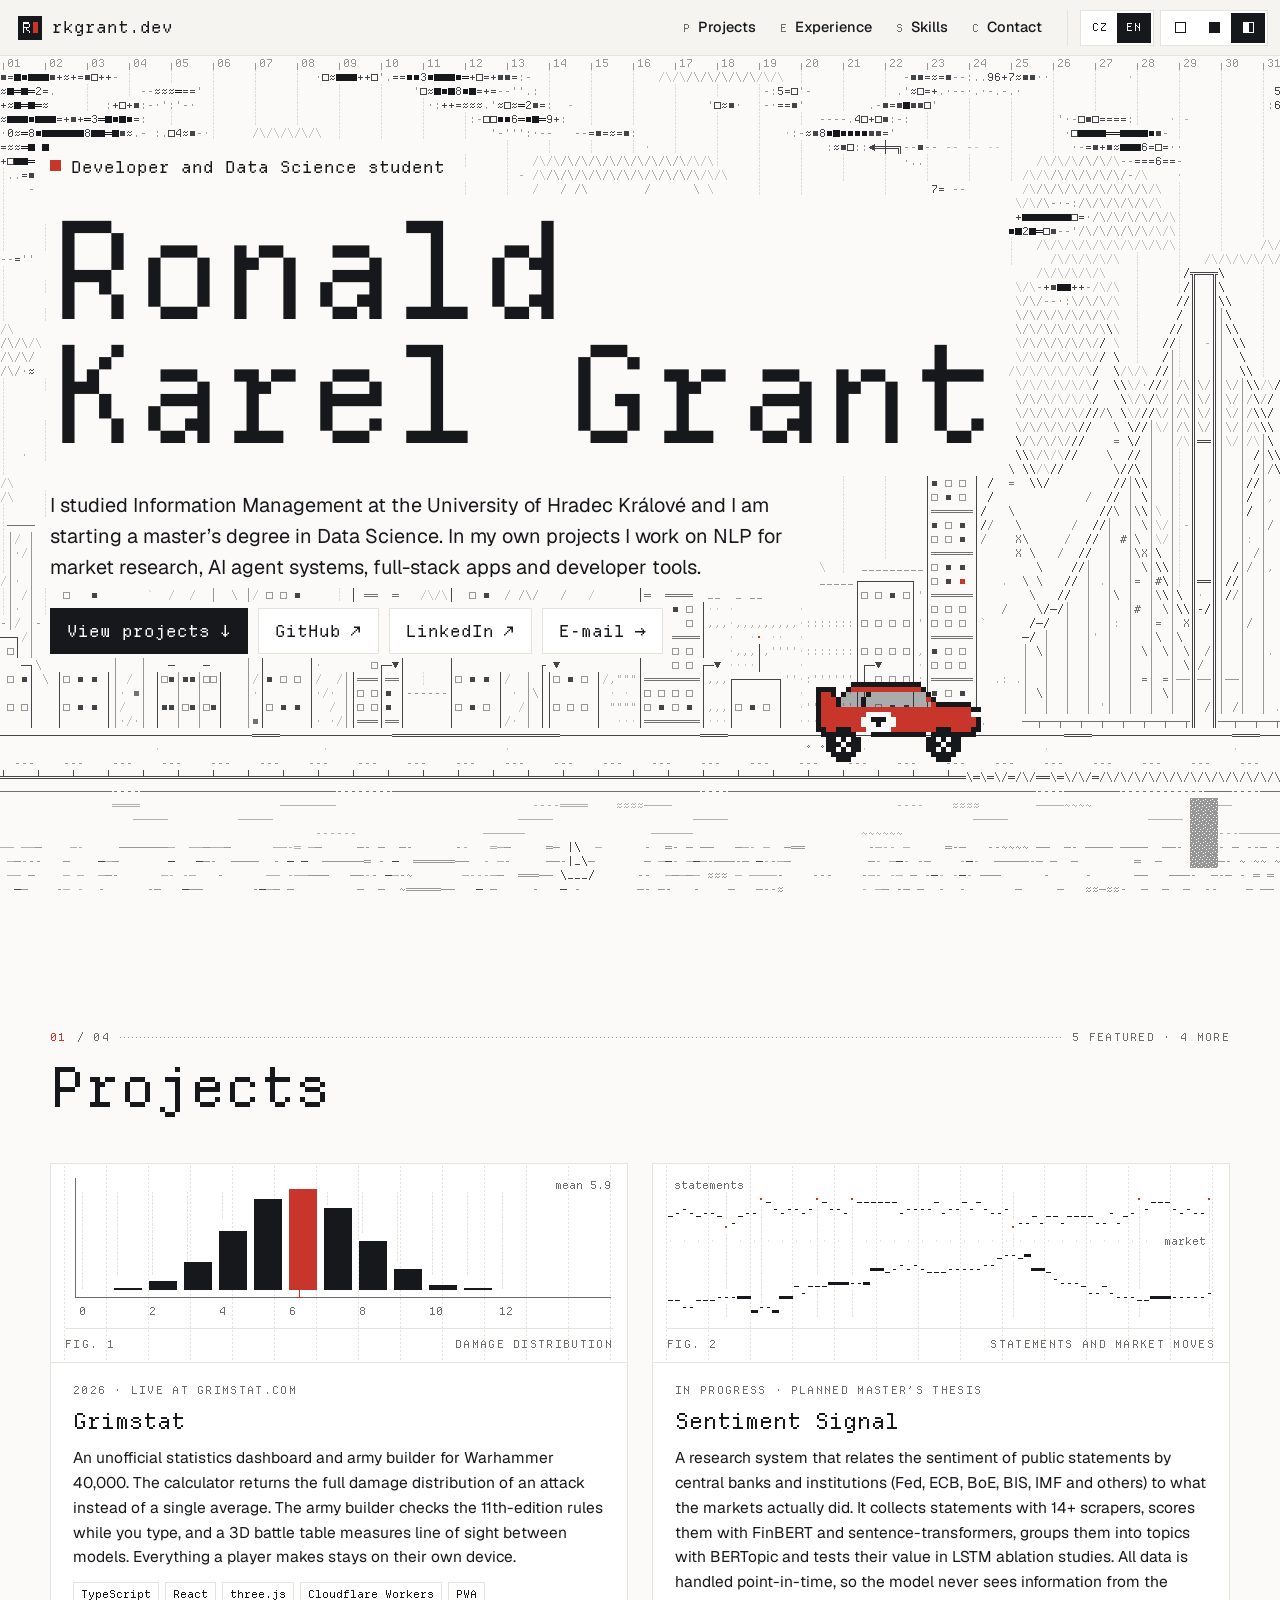
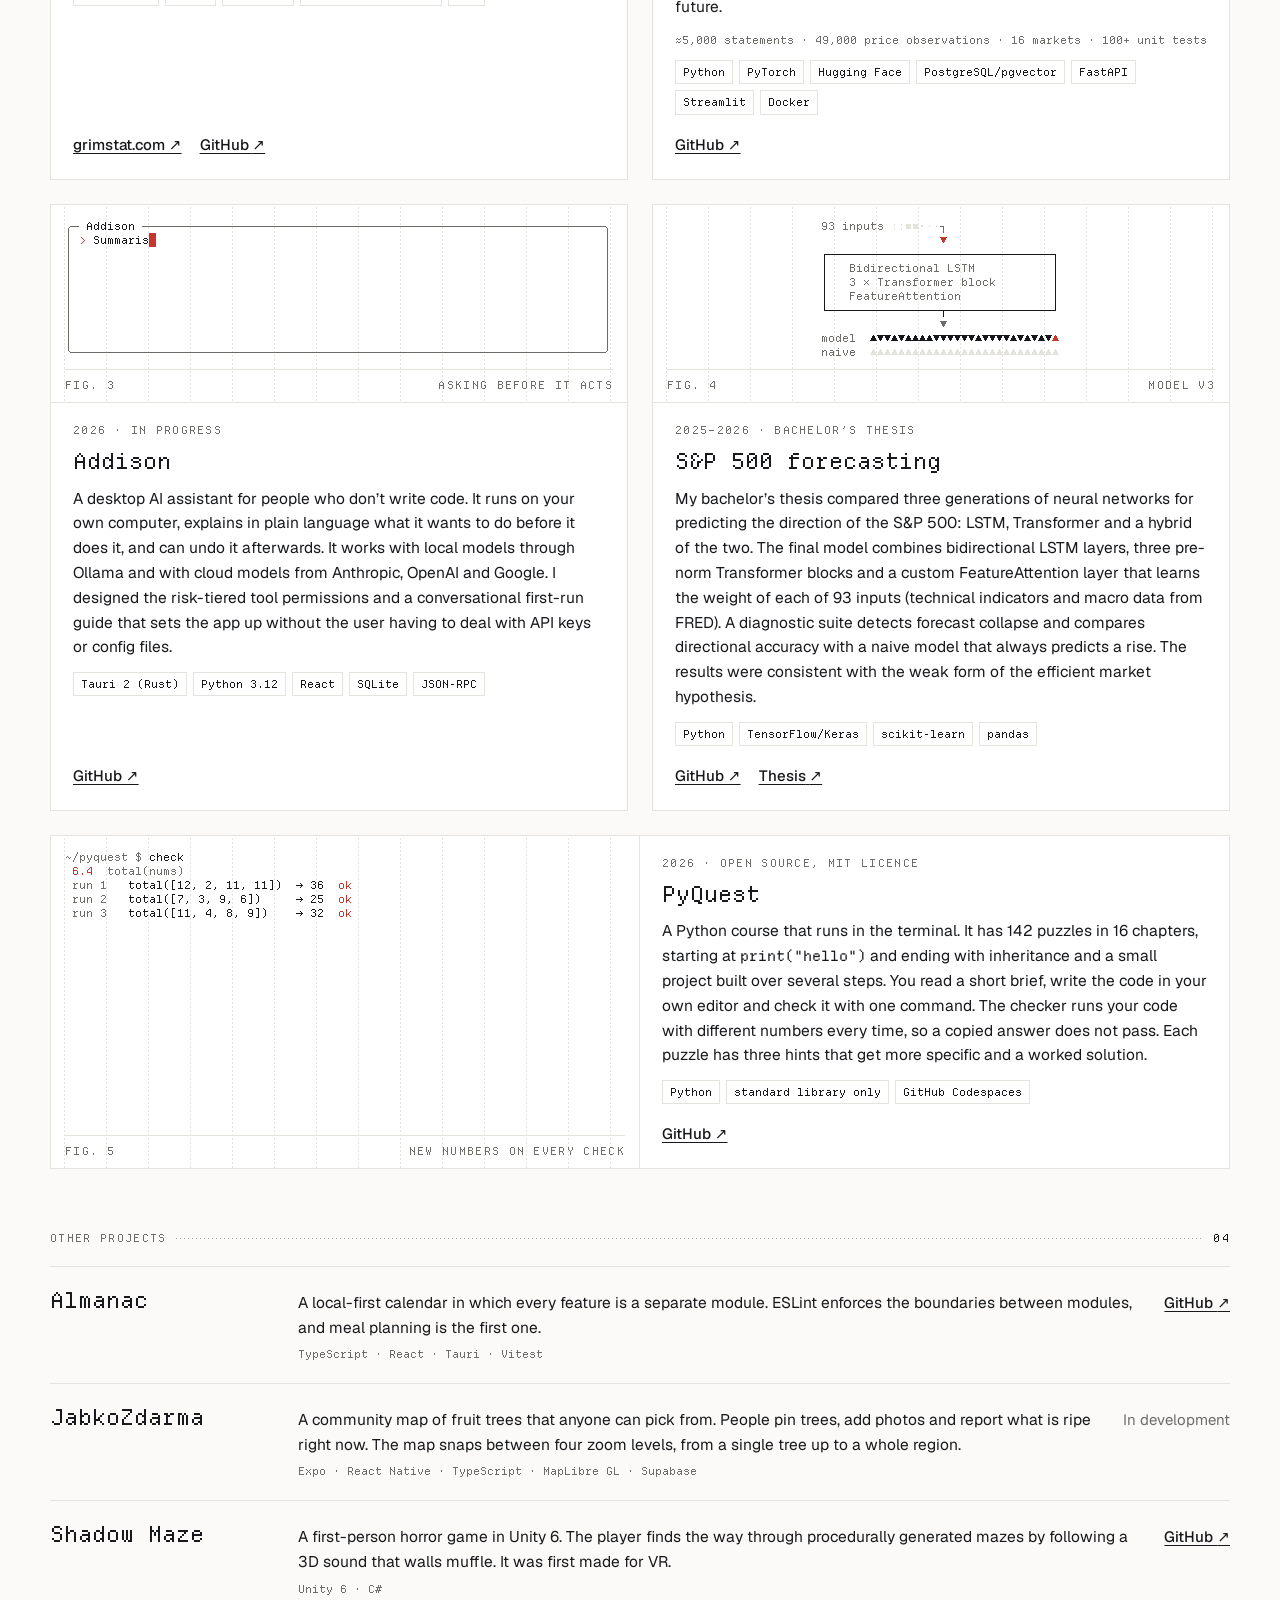
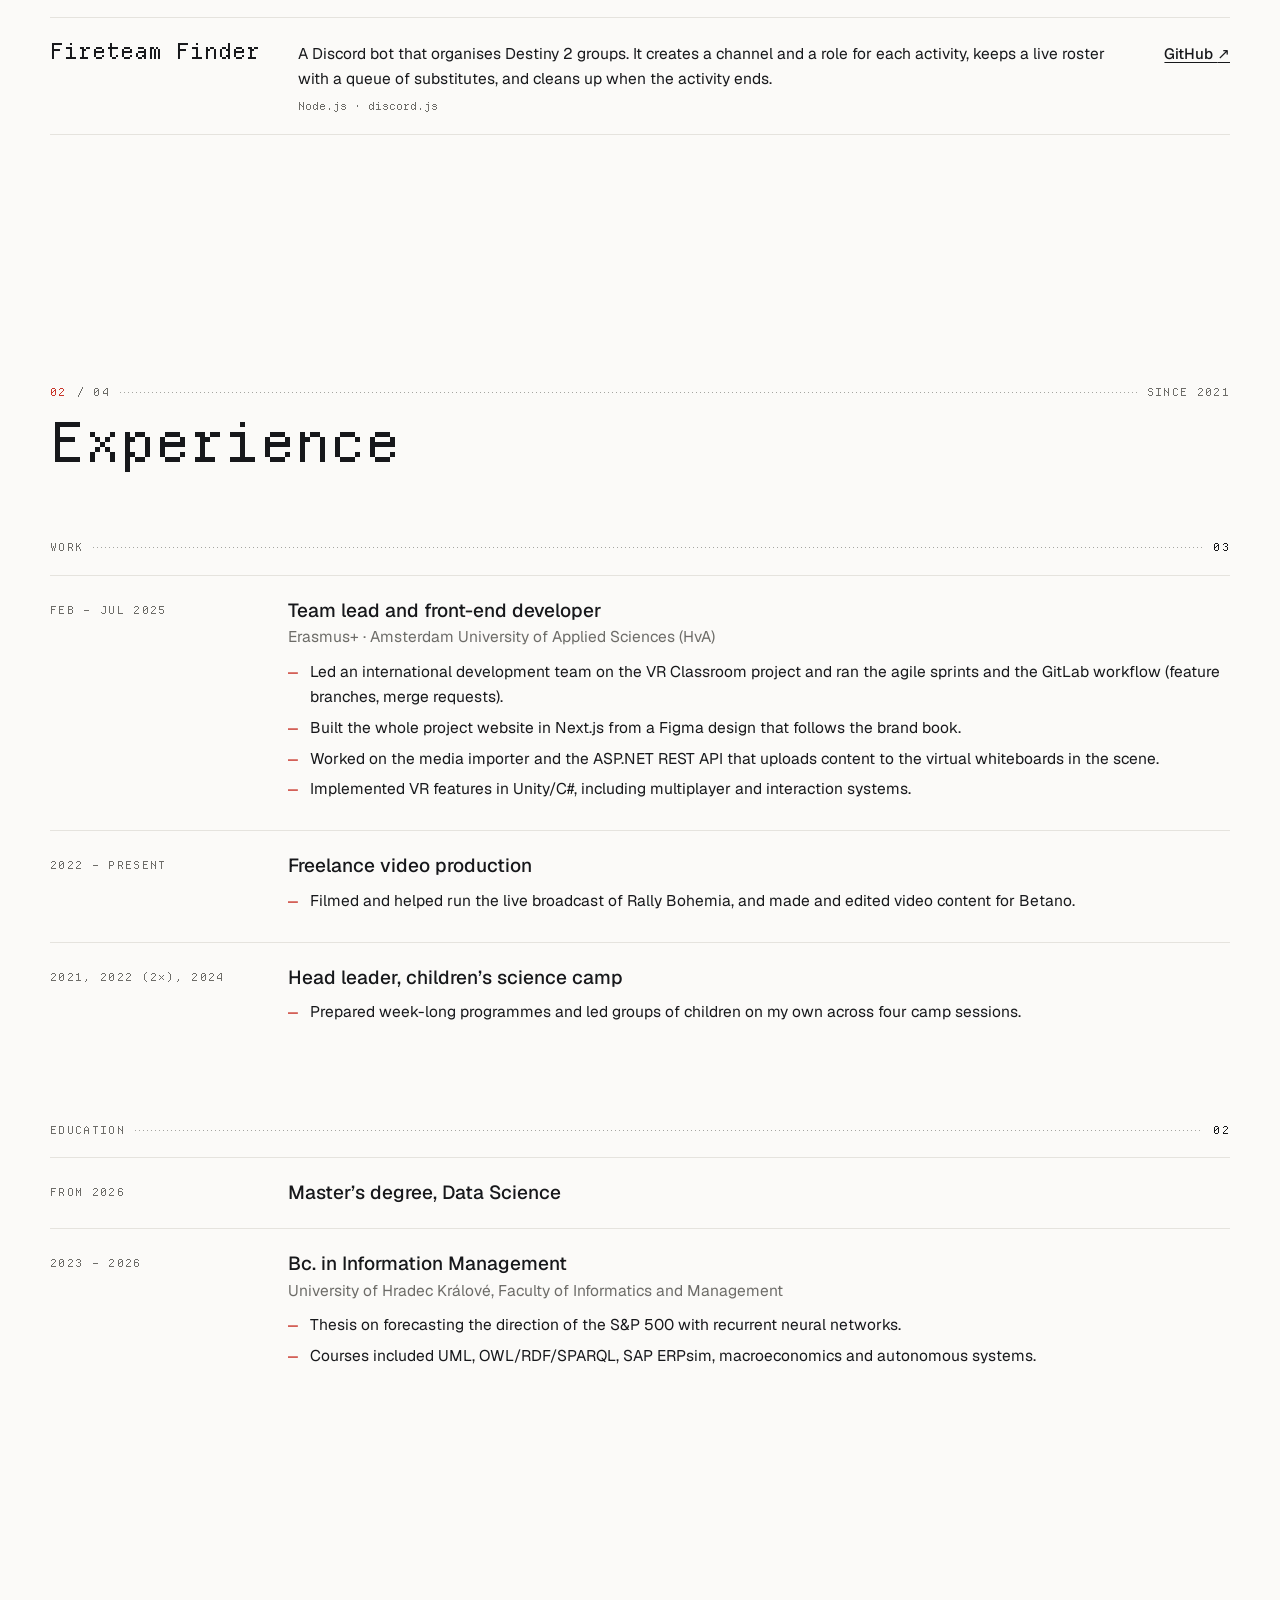
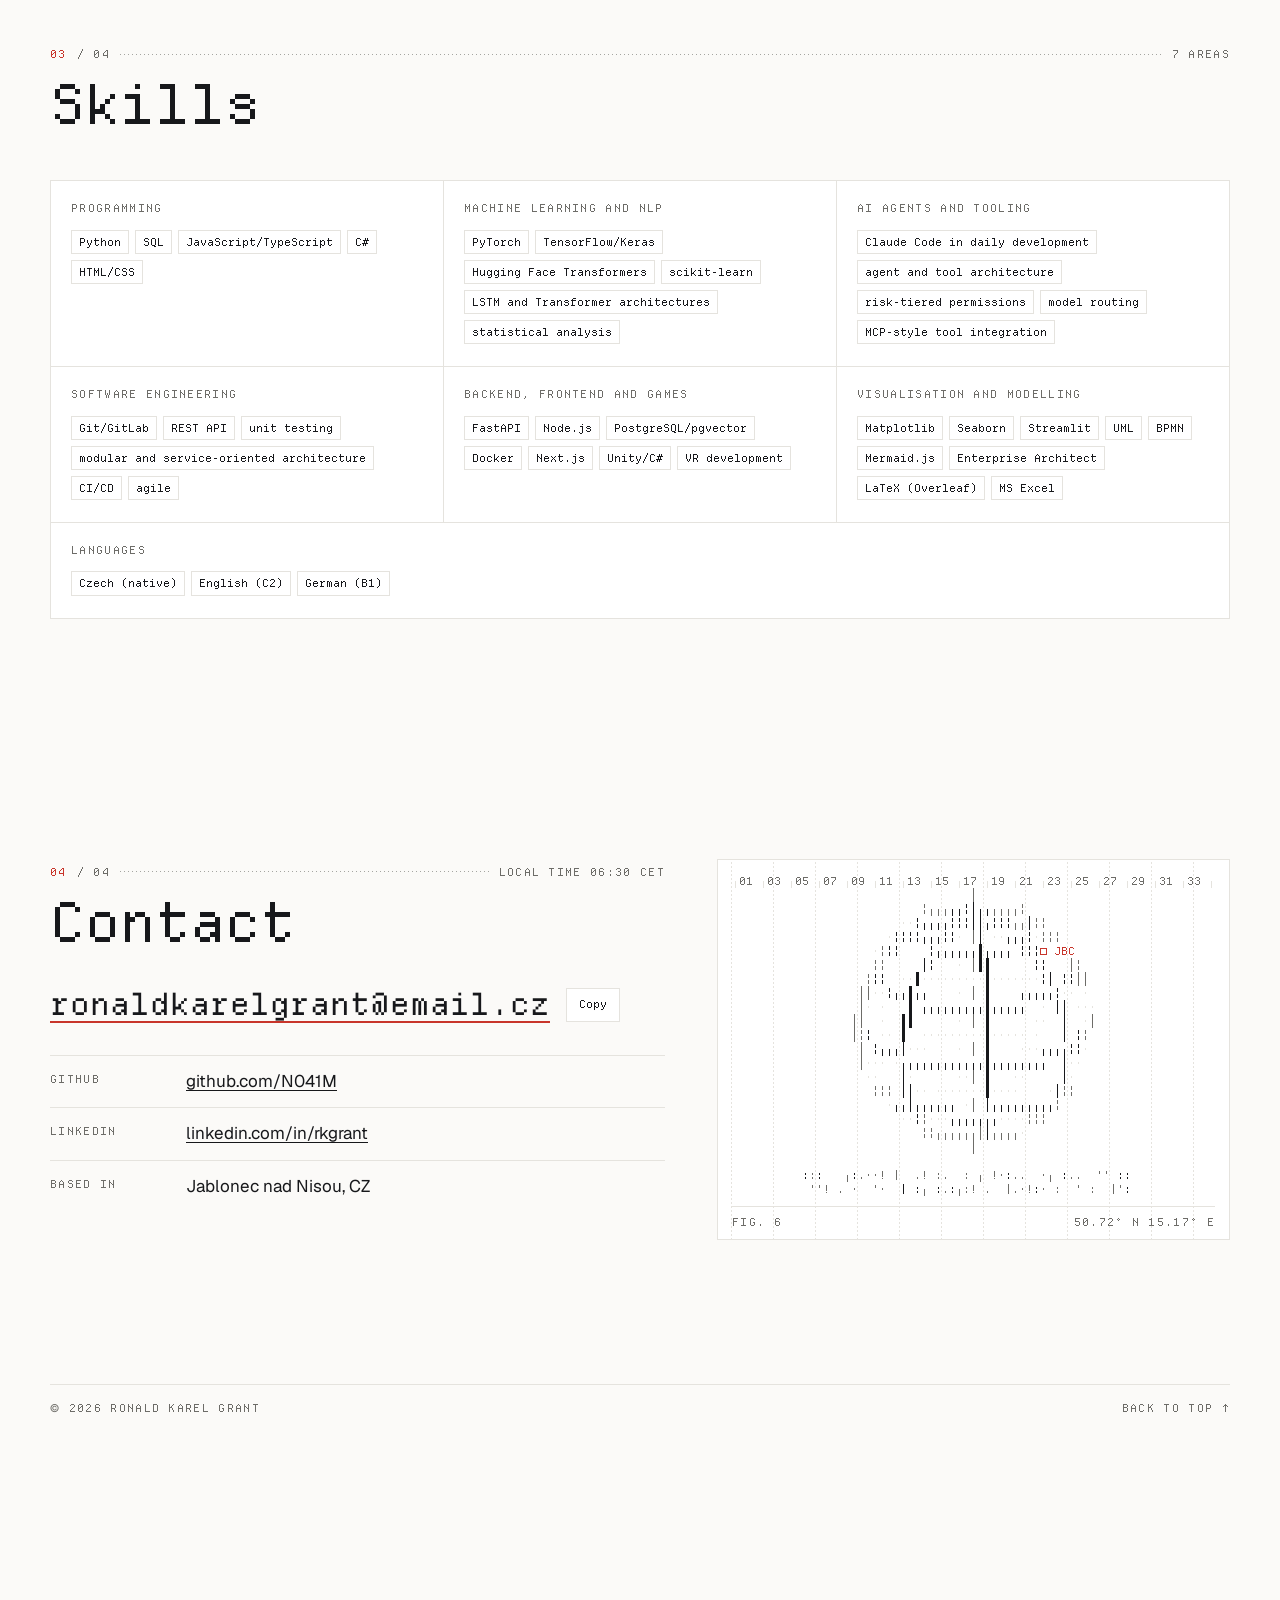
==== commit f6f169a9: "Restyle after Grimstat: red accent, full-width bar, square corners The palette now follows Grimstat:" ====
--- a/index.html
+++ b/index.html
@@ -9,8 +9,8 @@
   <link rel="alternate" hreflang="en" href="https://rkgrant.dev/?lang=en">
   <link rel="alternate" hreflang="cs" href="https://rkgrant.dev/?lang=cs">
   <link rel="alternate" hreflang="x-default" href="https://rkgrant.dev/">
-  <meta name="theme-color" content="#f3f2ee" media="(prefers-color-scheme: light)">
-  <meta name="theme-color" content="#0a0a0a" media="(prefers-color-scheme: dark)">
+  <meta name="theme-color" content="#f5f4f0" media="(prefers-color-scheme: light)">
+  <meta name="theme-color" content="#18191c" media="(prefers-color-scheme: dark)">
   <meta property="og:type" content="website">
   <meta property="og:url" content="https://rkgrant.dev/">
   <meta property="og:title" content="Ronald Karel Grant">
@@ -74,7 +74,7 @@
   <header class="top">
     <div class="bar ko">
       <a class="brand" href="#top">
-        <svg class="mark" viewBox="0 0 16 16" aria-hidden="true" shape-rendering="crispEdges"><rect class="mark-bg" width="16" height="16" rx="3"/><path class="mark-r" d="M3 4h4v1H3zM3 5h1v6H3zM7 5h1v2H7zM4 7h3v1H4zM5 8h1v1H5zM6 9h1v1H6zM7 10h1v1H7z"/><rect class="mark-cursor" x="10" y="4" width="3" height="7"/></svg>
+        <svg class="mark" viewBox="0 0 16 16" aria-hidden="true" shape-rendering="crispEdges"><rect class="mark-bg" width="16" height="16"/><path class="mark-r" d="M3 4h4v1H3zM3 5h1v6H3zM7 5h1v2H7zM4 7h3v1H4zM5 8h1v1H5zM6 9h1v1H6zM7 10h1v1H7z"/><rect class="mark-cursor" x="10" y="4" width="3" height="7"/></svg>
         <span data-scramble>rkgrant.dev</span>
       </a>
       <nav class="nav" data-label-en="Sections" data-label-cs="Sekce" aria-label="Sections">
--- a/assets/css/site.css
+++ b/assets/css/site.css
@@ -20,16 +20,21 @@
   unicode-range: U+0100-02BA, U+02BD-02C5, U+02C7-02CC, U+02CE-02D7, U+02DD-02FF, U+0304, U+0308, U+0329, U+1D00-1DBF, U+1E00-1E9F, U+1EF2-1EFF, U+2020, U+20A0-20AB, U+20AD-20C0, U+2113, U+2C60-2C7F, U+A720-A7FF;
 }
 
-/* The accent is the one colour on the page. Change --accent and --accent-ink
-   (its darker, text-safe version) to recolour the site, the field included. */
+/* Colours follow Grimstat: warm greys, hairline borders and a red accent.
+   --accent is the one colour on the page, and the background picks it up too.
+   --line is for borders, --soft for hover fills, --panel for cards and
+   buttons, and --bar for the top bar. */
 :root {
-  --bg: #f3f2ee;
-  --fg: #0b0b0b;
-  --muted: #56554f;
-  --soft: rgba(11, 11, 11, 0.14);
-  --accent: #ff4f00;
-  --accent-ink: #c23a00;
-  --on-accent: #0b0b0b;
+  --bg: #fbfaf8;
+  --fg: #17181b;
+  --muted: #6d6c68;
+  --line: #e5e3de;
+  --soft: #efeeea;
+  --panel: #ffffff;
+  --bar: #f5f4f0;
+  --accent: #c8352b;
+  --accent-ink: #c8352b;
+  --on-accent: #fbfaf8;
   --mono: "Departure Mono", ui-monospace, "SF Mono", Menlo, Consolas, monospace;
   --sans: "Geist", ui-sans-serif, system-ui, -apple-system, "Segoe UI", Roboto, sans-serif;
   --gutter: clamp(16px, 4vw, 40px);
@@ -38,22 +43,30 @@
 }
 @media (prefers-color-scheme: dark) {
   :root:not([data-theme="light"]) {
-    --bg: #0a0a0a;
-    --fg: #efeee9;
-    --muted: #a2a19b;
-    --soft: rgba(239, 238, 233, 0.16);
-    --accent: #ff5a1f;
-    --accent-ink: #ff7a45;
+    --bg: #131417;
+    --fg: #edece8;
+    --muted: #8e8d88;
+    --line: #2a2b30;
+    --soft: #212227;
+    --panel: #18191c;
+    --bar: #18191c;
+    --accent: #dc665e;
+    --accent-ink: #e8776e;
+    --on-accent: #131417;
     color-scheme: dark;
   }
 }
 :root[data-theme="dark"] {
-  --bg: #0a0a0a;
-  --fg: #efeee9;
-  --muted: #a2a19b;
-  --soft: rgba(239, 238, 233, 0.16);
-  --accent: #ff5a1f;
-  --accent-ink: #ff7a45;
+  --bg: #131417;
+  --fg: #edece8;
+  --muted: #8e8d88;
+  --line: #2a2b30;
+  --soft: #212227;
+  --panel: #18191c;
+  --bar: #18191c;
+  --accent: #dc665e;
+  --accent-ink: #e8776e;
+  --on-accent: #131417;
   color-scheme: dark;
 }
 
@@ -62,7 +75,7 @@
 html {
   -webkit-text-size-adjust: 100%;
   scroll-behavior: smooth;
-  scroll-padding-top: 104px;
+  scroll-padding-top: 84px;
 }
 
 body {
@@ -101,9 +114,15 @@
 
 p, h1, h2, h3, h4 { margin: 0; }
 
-/* Text blocks sit on the page colour. The field also clears a ragged margin
-   around every .ko element. */
-.ko { background: var(--bg); }
+/* The field clears a ragged margin around every .ko element, so text sits
+   straight on the scene without a box behind it. Components with a border
+   (the top bar, buttons, cards and the globe) carry their own background. */
+
+/* On the light theme the night darkens the scene behind the hero, and the
+   field sets data-scene="dark" while it does, so the hero text turns light. */
+.hero { transition: color 1.2s ease; }
+html[data-scene="dark"] .hero { color: var(--bg); }
+html[data-scene="dark"] .hero .btn-solid { border-color: var(--bg); }
 
 .wrap {
   width: 100%;
@@ -146,26 +165,23 @@
 
 /* ------------------------------------------------------------------ top bar */
 
+/* The bar runs the full width of the window, like Grimstat's. The field's
+   numbered ruler hangs just below it. */
 .top {
   position: fixed;
-  top: 22px;
+  top: 0;
   left: 0;
   right: 0;
   z-index: 10;
-  padding: 0 var(--gutter);
-  pointer-events: none;
 }
 .bar {
   display: flex;
   align-items: center;
   gap: 6px;
-  max-width: var(--maxw);
-  height: 52px;
-  margin: 0 auto;
-  padding: 0 7px 0 10px;
-  border: 1px solid var(--fg);
-  border-radius: 12px;
-  pointer-events: auto;
+  height: 56px;
+  padding: 0 12px 0 16px;
+  border-bottom: 1px solid var(--line);
+  background: var(--bar);
 }
 
 .brand {
@@ -188,13 +204,12 @@
   display: inline-flex;
   align-items: baseline;
   gap: 8px;
-  padding: 9px 11px;
-  border-radius: 8px;
+  padding: 10px 11px;
   font: 500 14.5px/1 var(--sans);
   text-decoration: none;
 }
 .nav a:hover { color: var(--fg); background: var(--soft); }
-.nav a[aria-current="true"] { background: var(--soft); }
+.nav a[aria-current="true"] { background: var(--soft); box-shadow: inset 0 -2px 0 var(--accent); }
 .nav kbd {
   font: 400 11px/1 var(--mono);
   color: var(--muted);
@@ -206,13 +221,13 @@
   gap: 6px;
   margin-left: 8px;
   padding-left: 12px;
-  border-left: 1px solid var(--soft);
+  border-left: 1px solid var(--line);
 }
 .seg {
   display: inline-flex;
   padding: 2px;
-  border: 1px solid var(--soft);
-  border-radius: 9px;
+  border: 1px solid var(--line);
+  background: var(--panel);
 }
 .seg button {
   appearance: none;
@@ -222,7 +237,6 @@
   min-width: 34px;
   padding: 0 8px;
   border: 0;
-  border-radius: 7px;
   background: transparent;
   color: var(--fg);
   font: 400 11px/1 var(--mono);
@@ -233,10 +247,9 @@
 .seg button[aria-pressed="true"] { background: var(--fg); color: var(--bg); }
 
 .ico {
-  width: 12px;
-  height: 12px;
+  width: 11px;
+  height: 11px;
   border: 1.5px solid currentColor;
-  border-radius: 50%;
 }
 .ico-dark { background: currentColor; }
 .ico-auto { background: linear-gradient(90deg, currentColor 50%, transparent 50%); }
@@ -302,13 +315,14 @@
   gap: 10px;
   height: 46px;
   padding: 0 16px;
-  border: 1px solid var(--fg);
+  border: 1px solid var(--line);
+  background: var(--panel);
   color: var(--fg);
   font: 16.5px/1 var(--mono);
   text-decoration: none;
 }
 .btn:hover { background: var(--accent); border-color: var(--accent); color: var(--on-accent); }
-.btn-solid { background: var(--fg); color: var(--bg); }
+.btn-solid { background: var(--fg); border-color: var(--fg); color: var(--bg); }
 
 /* ----------------------------------------------------------------- sections */
 
@@ -353,13 +367,15 @@
   gap: 24px;
 }
 @media (max-width: 880px) {
-  .cards { grid-template-columns: 1fr; }
+  .cards { grid-template-columns: minmax(0, 1fr); }
 }
 
 .card {
   display: flex;
   flex-direction: column;
-  border: 1px solid var(--fg);
+  min-width: 0;
+  border: 1px solid var(--line);
+  background: var(--panel);
   transition: transform 0.2s ease, box-shadow 0.2s ease;
 }
 .card:hover { transform: translate(-3px, -3px); box-shadow: 6px 6px 0 var(--accent); }
@@ -375,7 +391,7 @@
     display: flex;
     flex-direction: column;
     border-bottom: 0;
-    border-right: 1px solid var(--fg);
+    border-right: 1px solid var(--line);
   }
   .card.wide .plot { flex: 1; height: auto; min-height: 140px; }
 }
@@ -385,10 +401,10 @@
 .fig {
   margin: 0;
   padding: 14px 14px 10px;
-  border-bottom: 1px solid var(--fg);
+  border-bottom: 1px solid var(--line);
   background-image:
-    linear-gradient(var(--bg) 50%, transparent 50%),
-    linear-gradient(90deg, var(--soft) 1px, transparent 1px);
+    linear-gradient(var(--panel) 50%, transparent 50%),
+    linear-gradient(90deg, var(--line) 1px, transparent 1px);
   background-size: 100% 4px, 42px 100%;
   background-position: 0 0, 13px 0;
 }
@@ -398,9 +414,12 @@
   gap: 12px;
   margin-top: 10px;
   padding-top: 8px;
-  border-top: 1px solid var(--soft);
-}
+  border-top: 1px solid var(--line);
+}
+/* A figure fills the width it is given and never widens its card, so it
+   redraws to fit after a resize or a rotation. */
 .plot {
+  max-width: 100%;
   margin: 0;
   height: 140px;
   overflow: hidden;
@@ -411,7 +430,7 @@
 }
 .plot .a { color: var(--accent); }
 .plot .d { color: var(--muted); }
-.plot .g { color: var(--soft); }
+.plot .g { color: var(--line); }
 .plot .i { background: var(--fg); color: var(--bg); }
 .plot .ai { background: var(--accent); color: var(--on-accent); }
 
@@ -444,7 +463,7 @@
 }
 .tags li {
   padding: 5px 7px 4px;
-  border: 1px solid var(--soft);
+  border: 1px solid var(--line);
   font: 11px/1.2 var(--mono);
 }
 
@@ -464,7 +483,7 @@
   margin: 0;
   padding: 0;
   list-style: none;
-  border-top: 1px solid var(--fg);
+  border-top: 1px solid var(--line);
 }
 .more li {
   display: grid;
@@ -472,7 +491,7 @@
   gap: 8px 28px;
   align-items: baseline;
   padding: 20px 0;
-  border-bottom: 1px solid var(--soft);
+  border-bottom: 1px solid var(--line);
 }
 .more-name { font: 400 22px/1.2 var(--mono); }
 .more-name a { text-decoration: none; }
@@ -493,7 +512,7 @@
   grid-template-columns: 210px minmax(0, 1fr);
   gap: 6px 28px;
   padding: 22px 0;
-  border-top: 1px solid var(--soft);
+  border-top: 1px solid var(--line);
 }
 .tl-date { padding-top: 5px; }
 .tl-role { font: 500 19px/1.35 var(--sans); }
@@ -518,10 +537,10 @@
   display: grid;
   grid-template-columns: repeat(3, minmax(0, 1fr));
   gap: 1px;
-  border: 1px solid var(--fg);
-  background: var(--soft);
-}
-.skill { padding: 20px 20px 22px; background: var(--bg); }
+  border: 1px solid var(--line);
+  background: var(--line);
+}
+.skill { padding: 20px 20px 22px; background: var(--panel); }
 .skill.wide { grid-column: 1 / -1; }
 .skill h3 { margin-bottom: 14px; }
 @media (max-width: 960px) {
@@ -552,8 +571,8 @@
   appearance: none;
   height: 34px;
   padding: 0 12px;
-  border: 1px solid var(--fg);
-  background: var(--bg);
+  border: 1px solid var(--line);
+  background: var(--panel);
   color: var(--fg);
   font: 11px/1 var(--mono);
   cursor: pointer;
@@ -568,16 +587,16 @@
   grid-template-columns: 120px minmax(0, 1fr);
   gap: 16px;
   padding: 12px 0;
-  border-top: 1px solid var(--soft);
+  border-top: 1px solid var(--line);
 }
 .contact-list dt { line-height: 2; }
 .contact-list dd { margin: 0; }
 
-.globe-fig { border: 1px solid var(--fg); }
+.globe-fig { min-width: 0; border: 1px solid var(--line); background-color: var(--panel); }
 .globe-fig .plot { height: 322px; }
 
 @media (max-width: 860px) {
-  .contact-grid { grid-template-columns: 1fr; }
+  .contact-grid { grid-template-columns: minmax(0, 1fr); }
 }
 
 /* ------------------------------------------------------------------- footer */
@@ -588,7 +607,7 @@
   justify-content: space-between;
   gap: 16px;
   padding: 16px 0;
-  border-top: 1px solid var(--fg);
+  border-top: 1px solid var(--line);
 }
 .foot-row a { text-decoration: none; }
 .foot-row .copy-sign { font-family: var(--sans); }
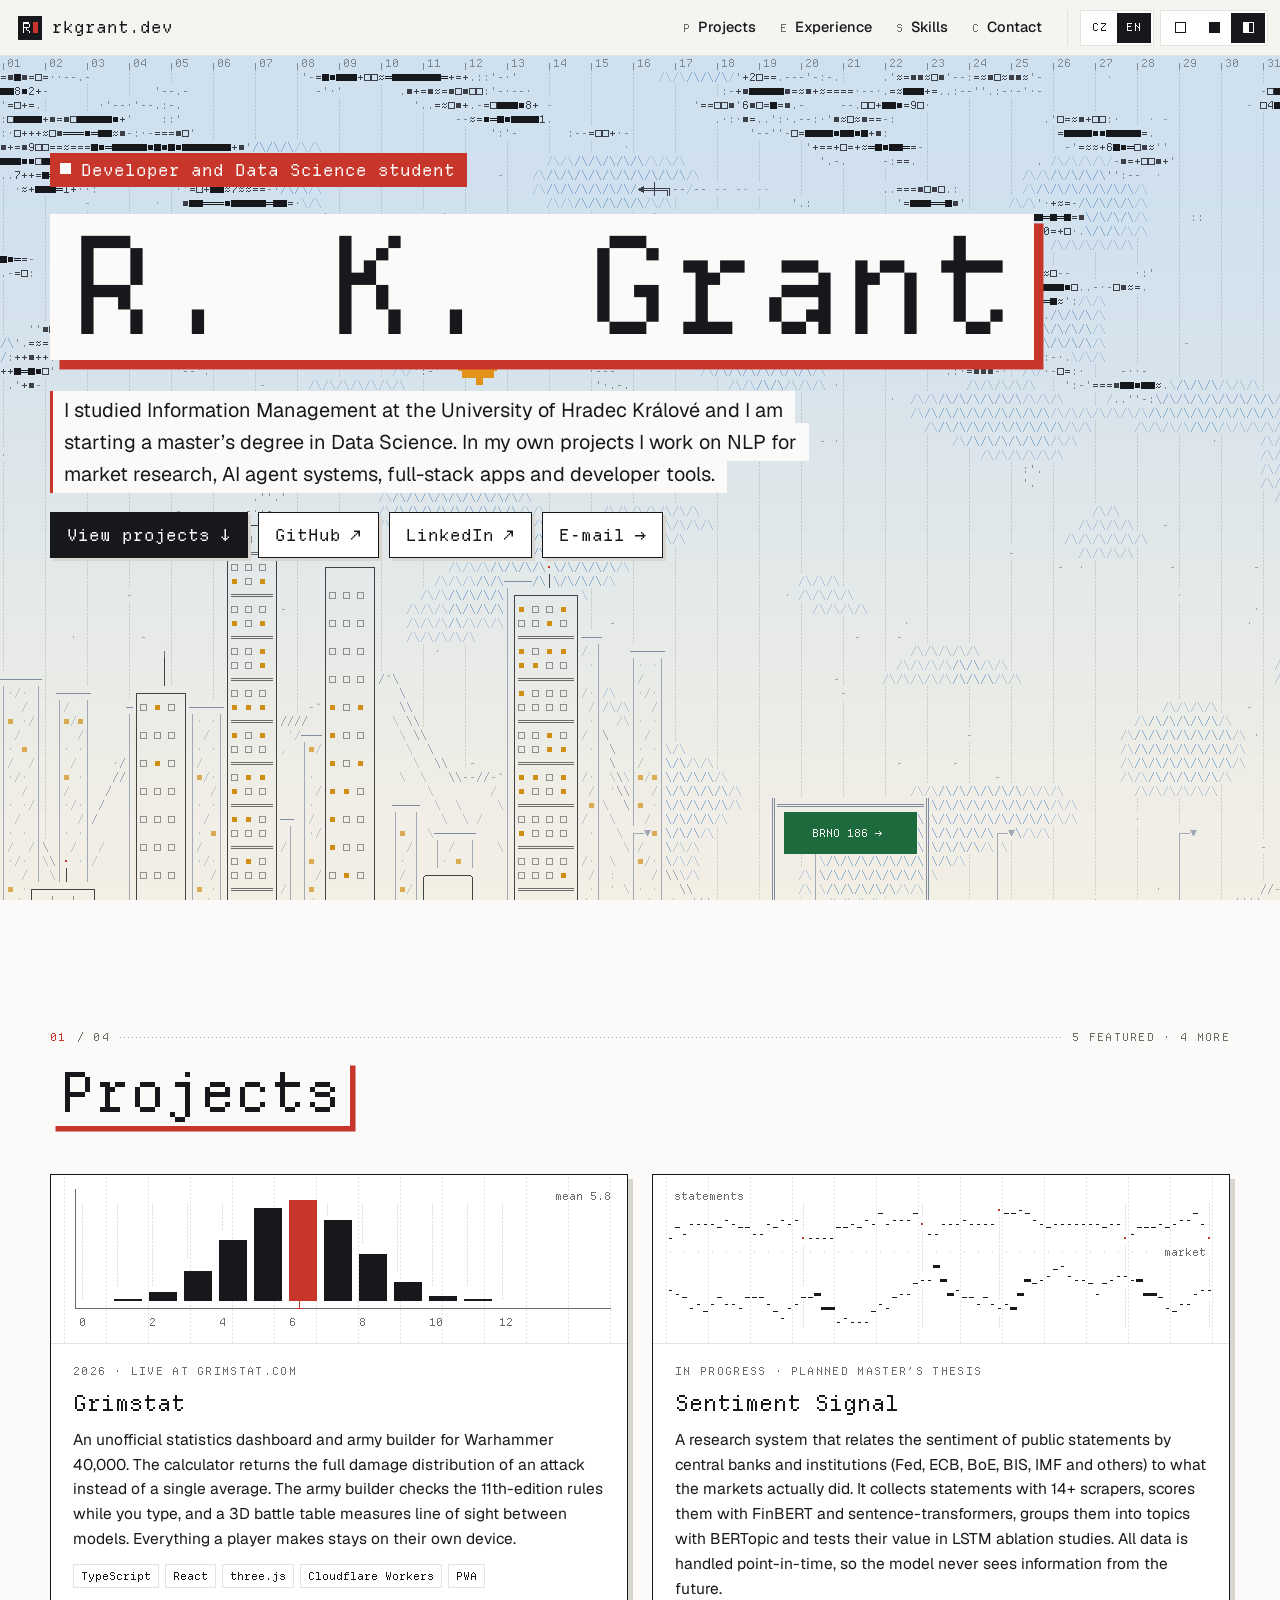
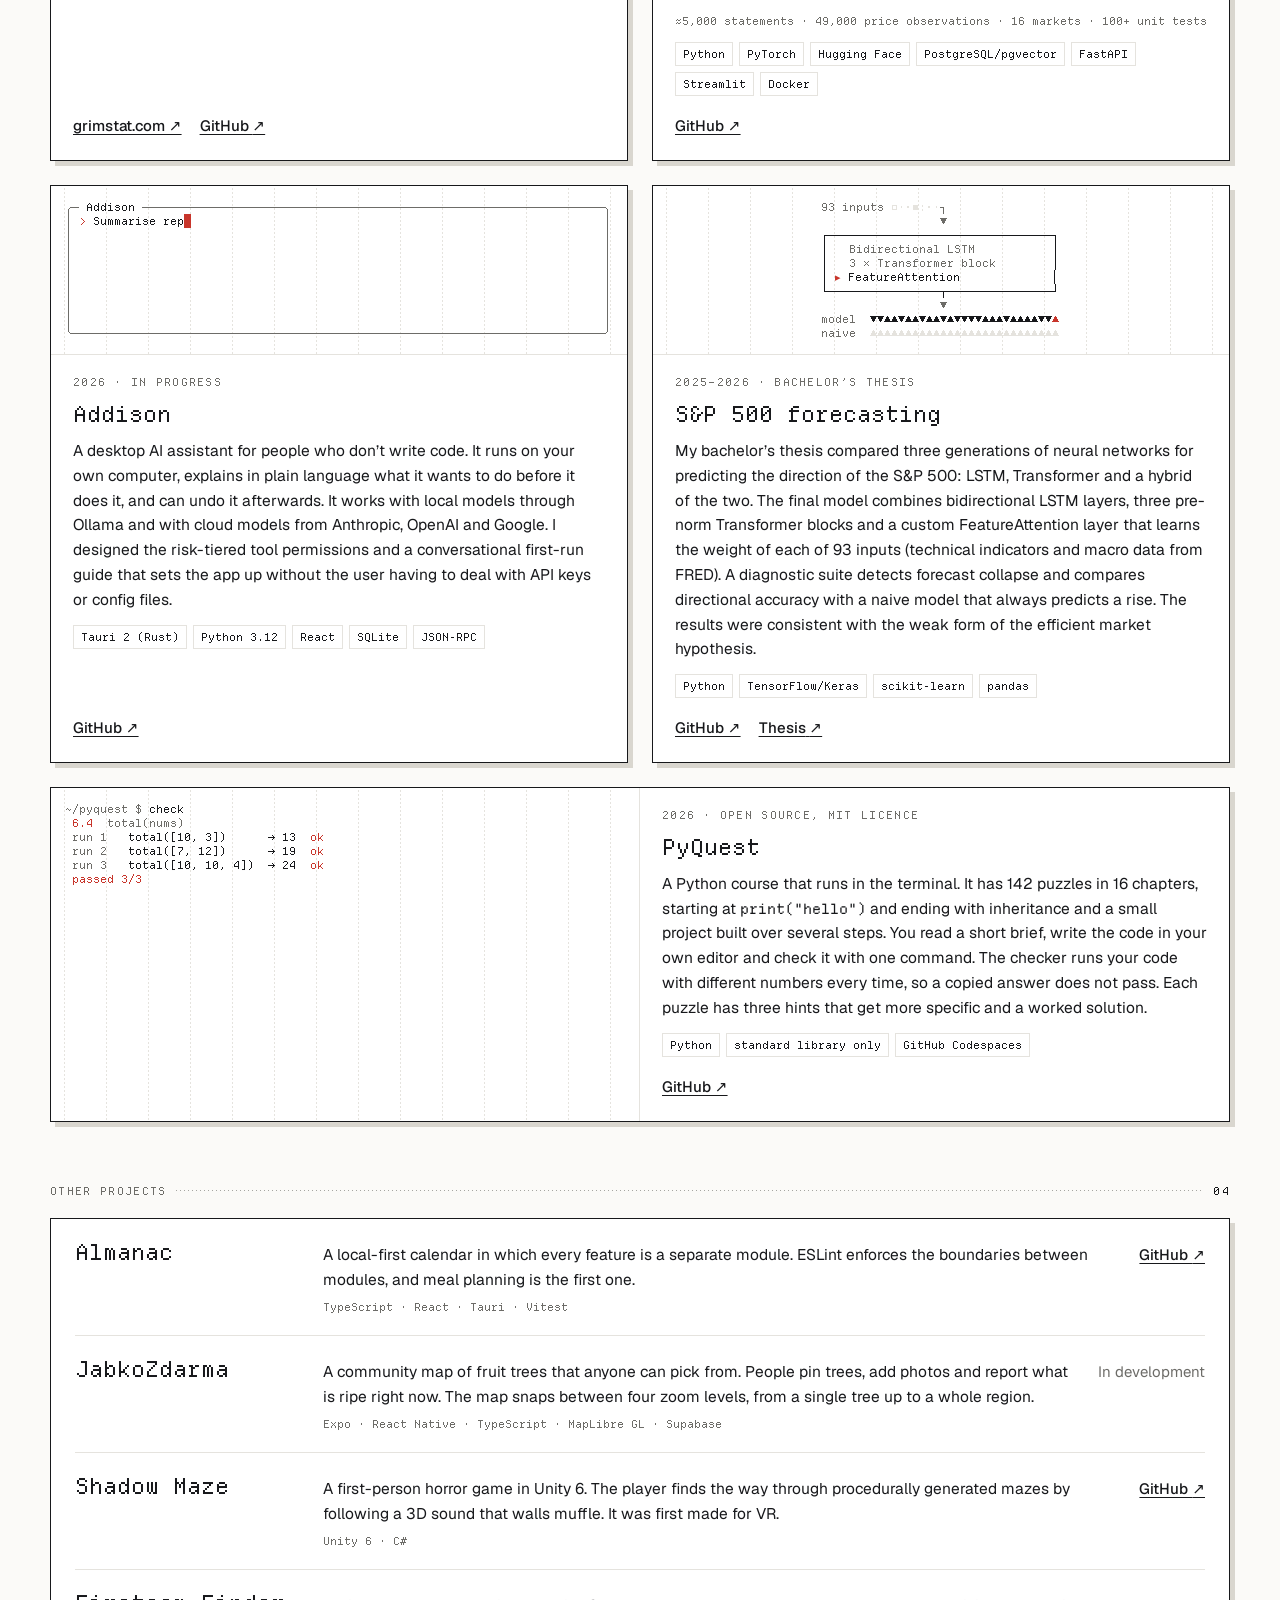
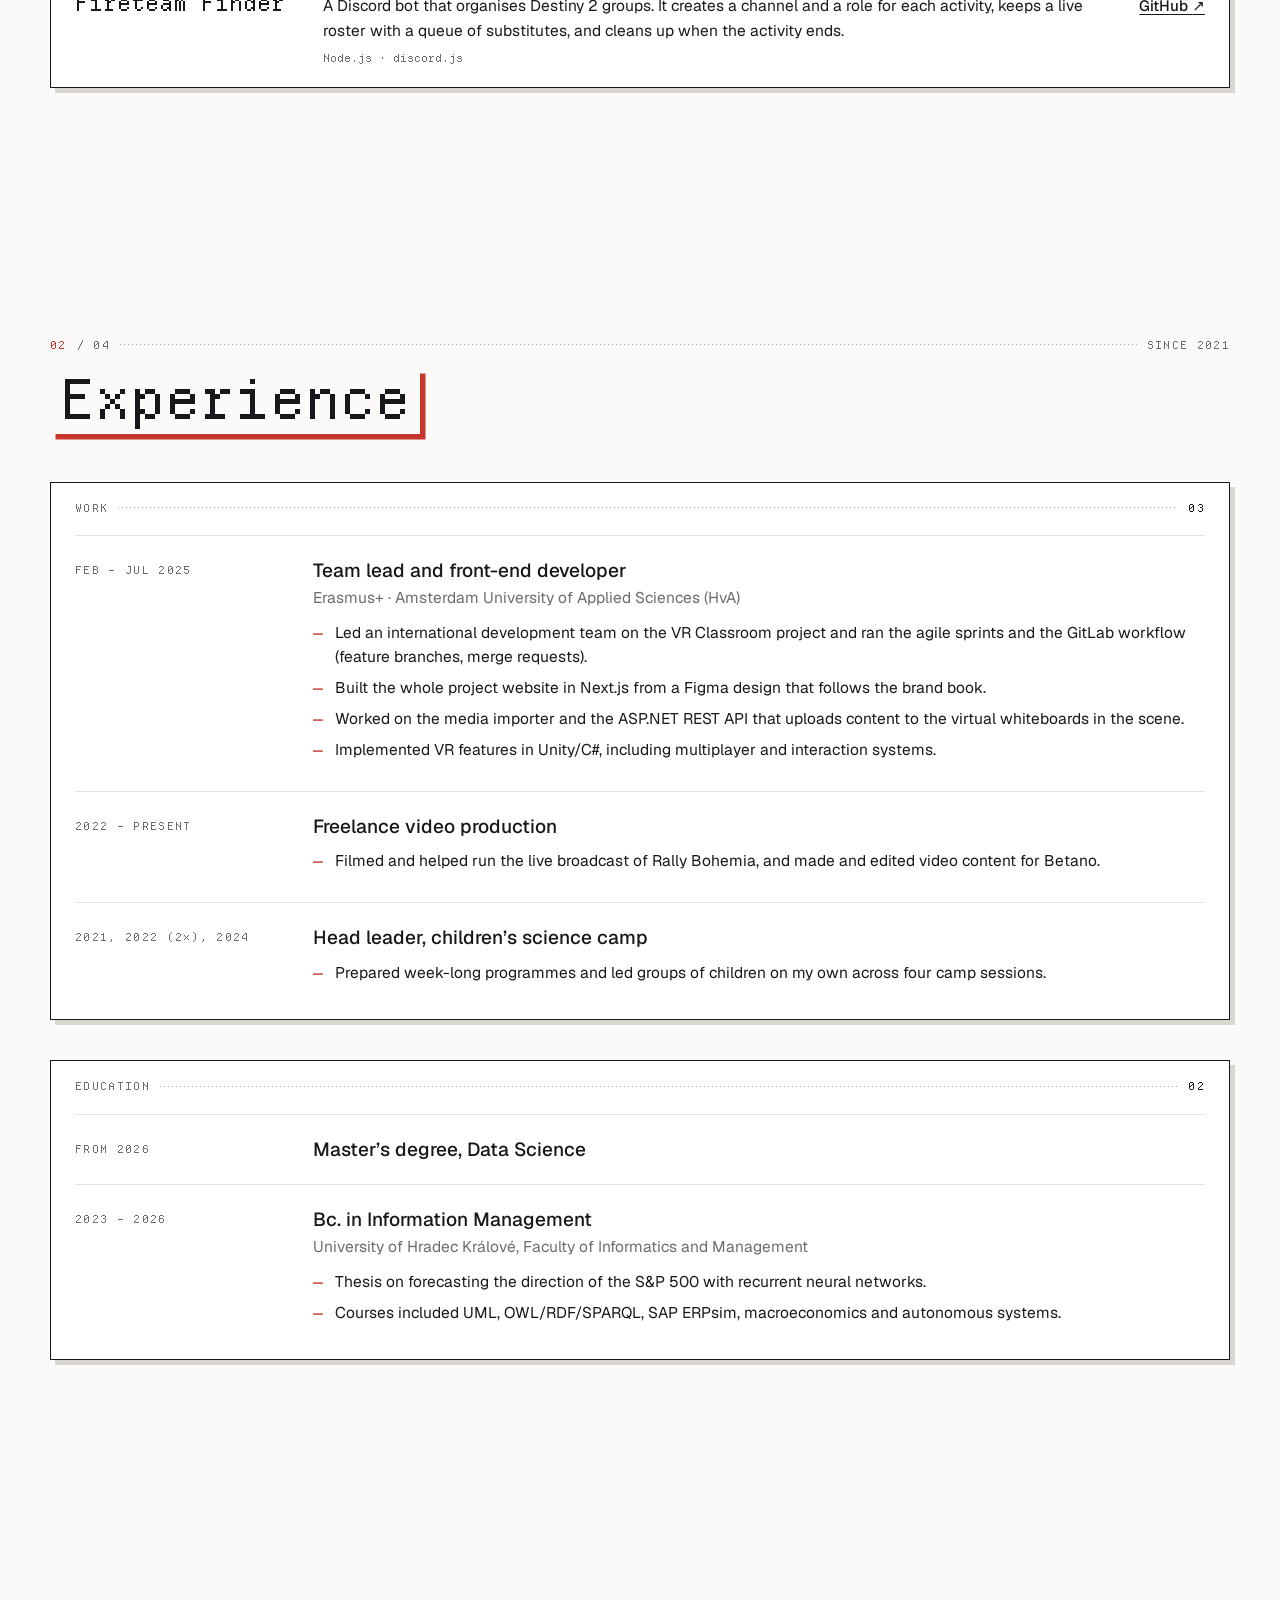
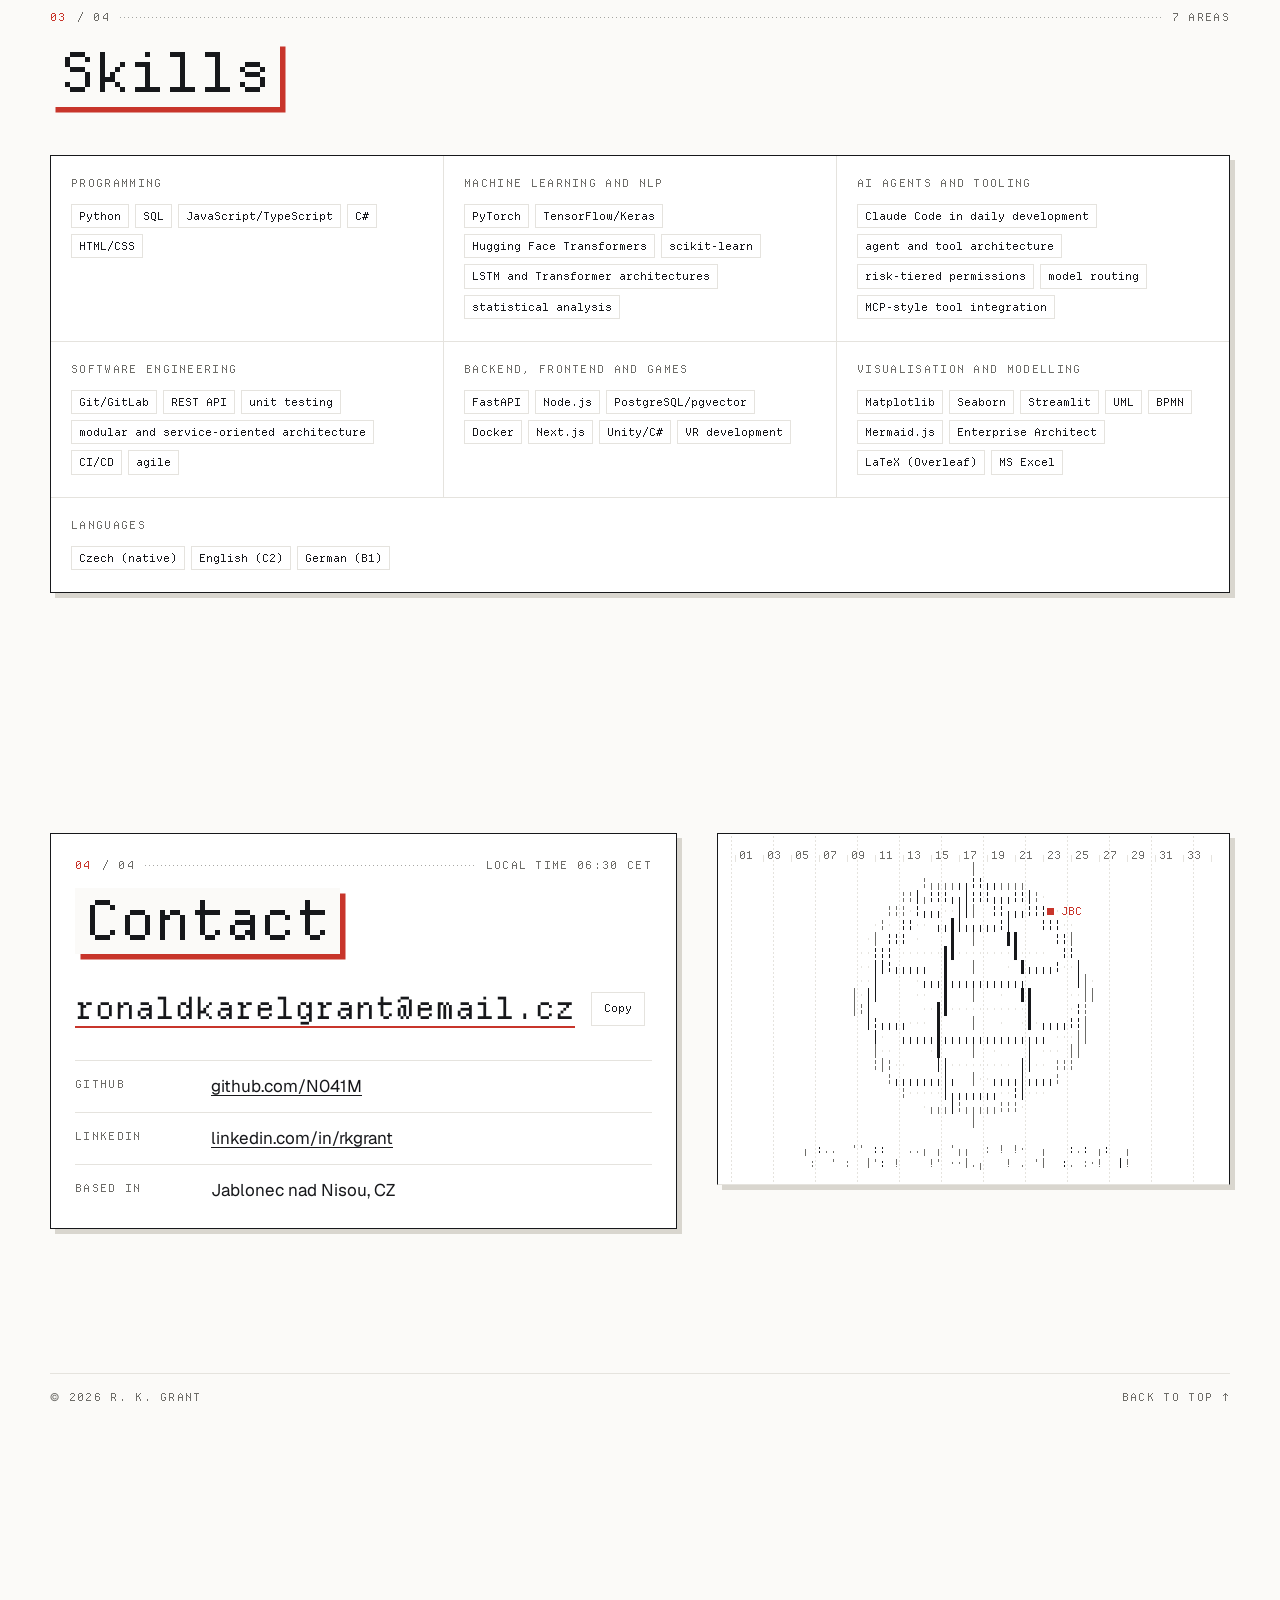
==== commit ca23fea4: "Add five places to the drive and set the text apart from it The drive now passes a highway with traf" ====
--- a/index.html
+++ b/index.html
@@ -3,7 +3,7 @@
 <head>
   <meta charset="utf-8">
   <meta name="viewport" content="width=device-width, initial-scale=1, viewport-fit=cover">
-  <title>Ronald Karel Grant · Developer and Data Science student</title>
+  <title>R. K. Grant · Developer and Data Science student</title>
   <meta name="description" content="Portfolio of Ronald Karel Grant, a developer and Data Science student from Jablonec nad Nisou who works on NLP research, AI agent systems, full-stack apps and developer tools.">
   <meta name="author" content="Ronald Karel Grant">
   <link rel="alternate" hreflang="en" href="https://rkgrant.dev/?lang=en">
@@ -13,7 +13,7 @@
   <meta name="theme-color" content="#18191c" media="(prefers-color-scheme: dark)">
   <meta property="og:type" content="website">
   <meta property="og:url" content="https://rkgrant.dev/">
-  <meta property="og:title" content="Ronald Karel Grant">
+  <meta property="og:title" content="R. K. Grant">
   <meta property="og:description" content="Developer and Data Science student working on NLP research, AI agent systems, full-stack apps and developer tools.">
   <meta property="og:image" content="https://rkgrant.dev/assets/img/og.png">
   <meta property="og:image:width" content="1200">
@@ -100,15 +100,15 @@
   <main id="main">
     <section class="hero" id="top" data-hero>
       <div class="wrap hero-inner">
-        <p class="eyebrow ko" data-scramble="180"><span class="sq" aria-hidden="true"></span><span lang="en">Developer and Data Science student</span><span lang="cs">Vývojář a student Data Science</span></p>
-        <h1 class="name ko" data-scramble="0"><span class="line">Ronald</span> <span class="line">Karel Grant</span></h1>
-        <p class="lede ko" lang="en">I studied Information Management at the University of Hradec Králové and I am starting a master’s degree in Data Science. In my own projects I work on NLP for market research, AI agent systems, full-stack apps and developer tools.</p>
-        <p class="lede ko" lang="cs">Vystudoval jsem Informační management na FIM Univerzity Hradec Králové a nastupuji do navazujícího magisterského studia Data Science. Ve vlastních projektech se věnuji průzkumu trhu pomocí NLP, návrhu agentních systémů s umělou inteligencí, full-stack vývoji a tvorbě nástrojů.</p>
+        <p class="eyebrow" data-scramble="180"><span class="sq" aria-hidden="true"></span><span lang="en">Developer and Data Science student</span><span lang="cs">Vývojář a student Data Science</span></p>
+        <h1 class="name" data-scramble="0"><span class="line">R. K. Grant</span></h1>
+        <p class="lede" lang="en"><span class="hl">I studied Information Management at the University of Hradec Králové and I am starting a master’s degree in Data Science. In my own projects I work on NLP for market research, AI agent systems, full-stack apps and developer tools.</span></p>
+        <p class="lede" lang="cs"><span class="hl">Vystudoval jsem Informační management na FIM Univerzity Hradec Králové a nastupuji do navazujícího magisterského studia Data Science. Ve vlastních projektech se věnuji průzkumu trhu pomocí NLP, návrhu agentních systémů s umělou inteligencí, full-stack vývoji a tvorbě nástrojů.</span></p>
         <div class="actions">
-          <a class="btn btn-solid ko" href="#projects" data-scramble><span lang="en">View projects</span><span lang="cs">Zobrazit projekty</span><span aria-hidden="true">↓</span></a>
-          <a class="btn ko" href="https://github.com/N041M" data-scramble><span>GitHub</span><span aria-hidden="true">↗</span></a>
-          <a class="btn ko" href="https://www.linkedin.com/in/rkgrant" data-scramble><span>LinkedIn</span><span aria-hidden="true">↗</span></a>
-          <a class="btn ko" href="mailto:ronaldkarelgrant@email.cz" data-scramble><span>E-mail</span><span aria-hidden="true">→</span></a>
+          <a class="btn btn-solid" href="#projects" data-scramble><span lang="en">View projects</span><span lang="cs">Zobrazit projekty</span><span aria-hidden="true">↓</span></a>
+          <a class="btn" href="https://github.com/N041M" data-scramble><span>GitHub</span><span aria-hidden="true">↗</span></a>
+          <a class="btn" href="https://www.linkedin.com/in/rkgrant" data-scramble><span>LinkedIn</span><span aria-hidden="true">↗</span></a>
+          <a class="btn" href="mailto:ronaldkarelgrant@email.cz" data-scramble><span>E-mail</span><span aria-hidden="true">→</span></a>
         </div>
       </div>
     </section>
@@ -124,7 +124,6 @@
           <article class="card ko">
             <figure class="fig">
               <pre class="plot" data-figure="grimstat" aria-hidden="true"></pre>
-              <figcaption data-scramble><span lang="en">Fig. 1</span><span lang="cs">Obr. 1</span><span lang="en">Damage distribution</span><span lang="cs">Rozdělení poškození</span></figcaption>
             </figure>
             <div class="card-body">
               <p class="card-meta" data-scramble><span>2026</span><span aria-hidden="true">·</span><span lang="en">Live at grimstat.com</span><span lang="cs">V provozu na grimstat.com</span></p>
@@ -139,7 +138,6 @@
           <article class="card ko">
             <figure class="fig">
               <pre class="plot" data-figure="sentiment" aria-hidden="true"></pre>
-              <figcaption data-scramble><span lang="en">Fig. 2</span><span lang="cs">Obr. 2</span><span lang="en">Statements and market moves</span><span lang="cs">Vyjádření a pohyby trhu</span></figcaption>
             </figure>
             <div class="card-body">
               <p class="card-meta" data-scramble><span lang="en">In progress</span><span lang="cs">Probíhá</span><span aria-hidden="true">·</span><span lang="en">Planned master’s thesis</span><span lang="cs">Plánovaná diplomová práce</span></p>
@@ -156,7 +154,6 @@
           <article class="card ko">
             <figure class="fig">
               <pre class="plot" data-figure="addison" aria-hidden="true"></pre>
-              <figcaption data-scramble><span lang="en">Fig. 3</span><span lang="cs">Obr. 3</span><span lang="en">Asking before it acts</span><span lang="cs">Nejdřív se zeptá</span></figcaption>
             </figure>
             <div class="card-body">
               <p class="card-meta" data-scramble><span>2026</span><span aria-hidden="true">·</span><span lang="en">In progress</span><span lang="cs">Probíhá</span></p>
@@ -171,7 +168,6 @@
           <article class="card ko">
             <figure class="fig">
               <pre class="plot" data-figure="snp" aria-hidden="true"></pre>
-              <figcaption data-scramble><span lang="en">Fig. 4</span><span lang="cs">Obr. 4</span><span>Model V3</span></figcaption>
             </figure>
             <div class="card-body">
               <p class="card-meta" data-scramble><span>2025–2026</span><span aria-hidden="true">·</span><span lang="en">Bachelor’s thesis</span><span lang="cs">Bakalářská práce</span></p>
@@ -186,7 +182,6 @@
           <article class="card wide ko">
             <figure class="fig">
               <pre class="plot" data-figure="pyquest" aria-hidden="true"></pre>
-              <figcaption data-scramble><span lang="en">Fig. 5</span><span lang="cs">Obr. 5</span><span lang="en">New numbers on every check</span><span lang="cs">Při každé kontrole jiná čísla</span></figcaption>
             </figure>
             <div class="card-body">
               <p class="card-meta" data-scramble><span>2026</span><span aria-hidden="true">·</span><span lang="en">Open source, MIT licence</span><span lang="cs">Open source, licence MIT</span></p>
@@ -379,7 +374,6 @@
         </div>
         <figure class="fig globe-fig ko">
           <pre class="plot" data-figure="globe" aria-hidden="true"></pre>
-          <figcaption data-scramble><span lang="en">Fig. 6</span><span lang="cs">Obr. 6</span><span>50.72° N 15.17° E</span></figcaption>
         </figure>
       </div>
     </section>
@@ -388,7 +382,7 @@
   <footer class="foot">
     <div class="wrap">
       <div class="foot-row ko">
-        <p><span class="copy-sign">©</span> <span data-year>2026</span> Ronald Karel Grant</p>
+        <p><span class="copy-sign">©</span> <span data-year>2026</span> R. K. Grant</p>
         <p><a href="#top"><span lang="en">Back to top</span><span lang="cs">Nahoru</span> <span aria-hidden="true">↑</span></a></p>
       </div>
     </div>
--- a/assets/css/site.css
+++ b/assets/css/site.css
@@ -22,8 +22,9 @@
 
 /* Colours follow Grimstat: warm greys, hairline borders and a red accent.
    --accent is the one colour on the page, and the background picks it up too.
-   --line is for borders, --soft for hover fills, --panel for cards and
-   buttons, and --bar for the top bar. */
+   --line is for hairlines, --soft for hover fills, --panel for cards and
+   buttons, and --bar for the top bar. Panels have an --edge and cast a hard
+   --drop shadow so they stand off the moving background. */
 :root {
   --bg: #fbfaf8;
   --fg: #17181b;
@@ -32,6 +33,8 @@
   --soft: #efeeea;
   --panel: #ffffff;
   --bar: #f5f4f0;
+  --edge: #17181b;
+  --drop: #d9d6cf;
   --accent: #c8352b;
   --accent-ink: #c8352b;
   --on-accent: #fbfaf8;
@@ -50,6 +53,8 @@
     --soft: #212227;
     --panel: #18191c;
     --bar: #18191c;
+    --edge: #4a4b52;
+    --drop: #2c2d33;
     --accent: #dc665e;
     --accent-ink: #e8776e;
     --on-accent: #131417;
@@ -64,6 +69,8 @@
   --soft: #212227;
   --panel: #18191c;
   --bar: #18191c;
+  --edge: #4a4b52;
+  --drop: #2c2d33;
   --accent: #dc665e;
   --accent-ink: #e8776e;
   --on-accent: #131417;
@@ -114,15 +121,21 @@
 
 p, h1, h2, h3, h4 { margin: 0; }
 
-/* The field clears a ragged margin around every .ko element, so text sits
-   straight on the scene without a box behind it. Components with a border
-   (the top bar, buttons, cards and the globe) carry their own background. */
-
-/* On the light theme the night darkens the scene behind the hero, and the
-   field sets data-scene="dark" while it does, so the hero text turns light. */
-.hero { transition: color 1.2s ease; }
-html[data-scene="dark"] .hero { color: var(--bg); }
-html[data-scene="dark"] .hero .btn-solid { border-color: var(--bg); }
+/* The field clears a ragged margin around every .ko element. Text that is
+   not on a panel sits on strips of the page colour instead, cut to each
+   line. */
+
+/* Cards, the skills grid, the timeline and the contact block are panels. */
+.card,
+.skills,
+.block,
+.more,
+.contact-main,
+.globe-fig {
+  border: 1px solid var(--edge);
+  background: var(--panel);
+  box-shadow: 5px 5px 0 var(--drop);
+}
 
 .wrap {
   width: 100%;
@@ -152,7 +165,6 @@
 .kicker,
 .subhead,
 .card-meta,
-.fig figcaption,
 .tl-date,
 .skill h3,
 .contact-list dt,
@@ -281,31 +293,47 @@
   gap: clamp(14px, 2.4vh, 22px);
 }
 
+/* The hero text sits on strips of the page colour, and the scene stays
+   visible around them. The eyebrow is a red tag and the name casts a hard red
+   shadow. Each line of the intro gets its own strip, with a red rule down the
+   left edge. */
 .eyebrow {
   display: flex;
-  flex-wrap: wrap;
-  align-items: center;
+  align-items: flex-start;
   gap: 10px;
   width: fit-content;
-  padding: 4px 8px 4px 0;
+  padding: 7px 12px 6px 10px;
+  background: var(--accent);
+  color: var(--on-accent);
   font: 16.5px/1.3 var(--mono);
 }
-.eyebrow { flex-wrap: nowrap; align-items: flex-start; }
 .sq { flex: none; width: 11px; height: 11px; margin-top: 0.2em; background: var(--accent); }
+.eyebrow .sq { background: var(--on-accent); }
 
 .name {
-  width: fit-content;
   font: 400 clamp(40px, min(11.5vw, 15vh), 143px)/0.92 var(--mono);
   letter-spacing: 0;
-  padding: 4px 8px 8px 0;
-}
-.name .line { display: block; }
+  margin: 0.04em 0 0.1em;
+}
+.name .line {
+  display: block;
+  width: fit-content;
+  padding: 0.06em 0.14em 0.1em;
+  background: var(--bg);
+  box-shadow: 0.07em 0.07em 0 var(--accent);
+}
 
 .lede {
   max-width: 58ch;
   font-size: clamp(17px, 1.55vw, 20px);
-  line-height: 1.55;
-  padding: 4px 8px 4px 0;
+  line-height: 1.6;
+}
+.lede .hl {
+  padding: 0.3em 0.6em 0.3em 0.7em;
+  background: var(--bg);
+  box-shadow: inset 3px 0 0 var(--accent);
+  -webkit-box-decoration-break: clone;
+  box-decoration-break: clone;
 }
 
 .actions { display: flex; flex-wrap: wrap; gap: 10px; }
@@ -315,8 +343,9 @@
   gap: 10px;
   height: 46px;
   padding: 0 16px;
-  border: 1px solid var(--line);
+  border: 1px solid var(--edge);
   background: var(--panel);
+  box-shadow: 3px 3px 0 var(--drop);
   color: var(--fg);
   font: 16.5px/1 var(--mono);
   text-decoration: none;
@@ -346,7 +375,13 @@
   background-size: 4px 1px;
   opacity: 0.6;
 }
-h2 { font: 400 clamp(33px, 5vw, 55px)/1 var(--mono); }
+h2 {
+  width: fit-content;
+  padding: 0.08em 0.18em 0.12em;
+  background: var(--bg);
+  box-shadow: 0.1em 0.1em 0 var(--accent);
+  font: 400 clamp(33px, 5vw, 55px)/1 var(--mono);
+}
 
 .subhead {
   display: flex;
@@ -356,8 +391,9 @@
   padding: 6px 0;
 }
 .subhead .n { color: var(--fg); }
-.block .subhead { margin-top: 0; padding-top: 22px; }
-.block + .block { margin-top: 48px; }
+.block { padding: 0 24px 6px; }
+.block .subhead { margin-top: 0; padding-top: 18px; }
+.block + .block { margin-top: 40px; }
 
 /* -------------------------------------------------------------------- cards */
 
@@ -374,11 +410,9 @@
   display: flex;
   flex-direction: column;
   min-width: 0;
-  border: 1px solid var(--line);
-  background: var(--panel);
   transition: transform 0.2s ease, box-shadow 0.2s ease;
 }
-.card:hover { transform: translate(-3px, -3px); box-shadow: 6px 6px 0 var(--accent); }
+.card:hover { transform: translate(-3px, -3px); box-shadow: 8px 8px 0 var(--accent); }
 
 /* A card that spans the grid puts its figure beside the text. */
 @media (min-width: 881px) {
@@ -396,25 +430,17 @@
   .card.wide .plot { flex: 1; height: auto; min-height: 140px; }
 }
 
-/* Figures are framed like plots: dotted grid columns behind the drawing and a
-   caption underneath. */
+/* Figures are framed like plots, with dotted grid columns behind the
+   drawing. */
 .fig {
   margin: 0;
-  padding: 14px 14px 10px;
+  padding: 14px;
   border-bottom: 1px solid var(--line);
   background-image:
     linear-gradient(var(--panel) 50%, transparent 50%),
     linear-gradient(90deg, var(--line) 1px, transparent 1px);
   background-size: 100% 4px, 42px 100%;
   background-position: 0 0, 13px 0;
-}
-.fig figcaption {
-  display: flex;
-  justify-content: space-between;
-  gap: 12px;
-  margin-top: 10px;
-  padding-top: 8px;
-  border-top: 1px solid var(--line);
 }
 /* A figure fills the width it is given and never widens its card, so it
    redraws to fit after a resize or a rotation. */
@@ -481,9 +507,8 @@
 
 .more {
   margin: 0;
-  padding: 0;
+  padding: 0 24px;
   list-style: none;
-  border-top: 1px solid var(--line);
 }
 .more li {
   display: grid;
@@ -491,8 +516,9 @@
   gap: 8px 28px;
   align-items: baseline;
   padding: 20px 0;
-  border-bottom: 1px solid var(--line);
-}
+  border-top: 1px solid var(--line);
+}
+.more li:first-child { border-top: 0; }
 .more-name { font: 400 22px/1.2 var(--mono); }
 .more-name a { text-decoration: none; }
 .more-name a:hover { text-decoration: underline; }
@@ -529,6 +555,8 @@
 }
 @media (max-width: 640px) {
   .tl-item { grid-template-columns: 1fr; }
+  .block, .more { padding-left: 16px; padding-right: 16px; }
+  .contact-main { padding: 18px 16px 8px; }
 }
 
 /* ------------------------------------------------------------------- skills */
@@ -537,7 +565,6 @@
   display: grid;
   grid-template-columns: repeat(3, minmax(0, 1fr));
   gap: 1px;
-  border: 1px solid var(--line);
   background: var(--line);
 }
 .skill { padding: 20px 20px 22px; background: var(--panel); }
@@ -558,7 +585,7 @@
   gap: 40px;
   align-items: start;
 }
-.contact-main { padding: 6px 12px 12px 0; }
+.contact-main { padding: 24px 24px 12px; }
 .contact-main .section-head { padding: 0; }
 .mail-row { display: flex; flex-wrap: wrap; align-items: center; gap: 12px 16px; }
 .big-mail {
@@ -592,7 +619,7 @@
 .contact-list dt { line-height: 2; }
 .contact-list dd { margin: 0; }
 
-.globe-fig { min-width: 0; border: 1px solid var(--line); background-color: var(--panel); }
+.globe-fig { min-width: 0; }
 .globe-fig .plot { height: 322px; }
 
 @media (max-width: 860px) {
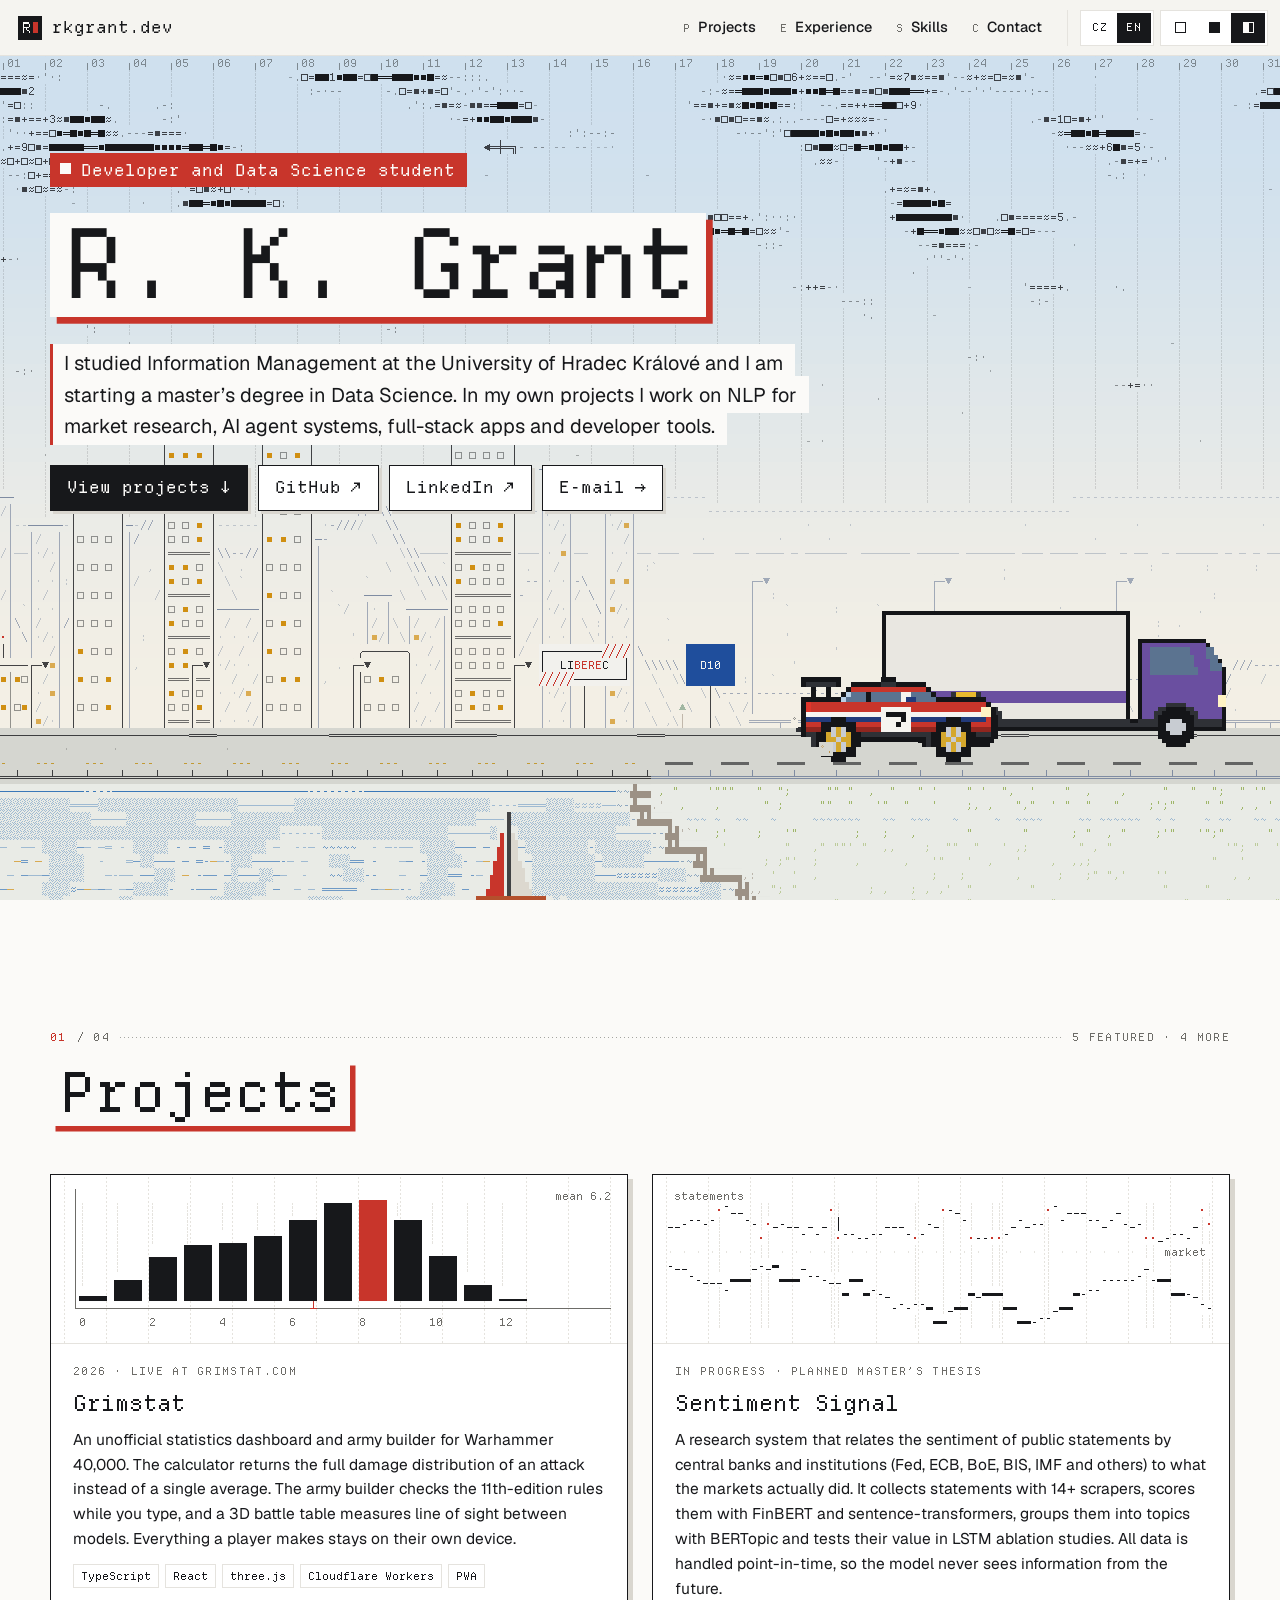
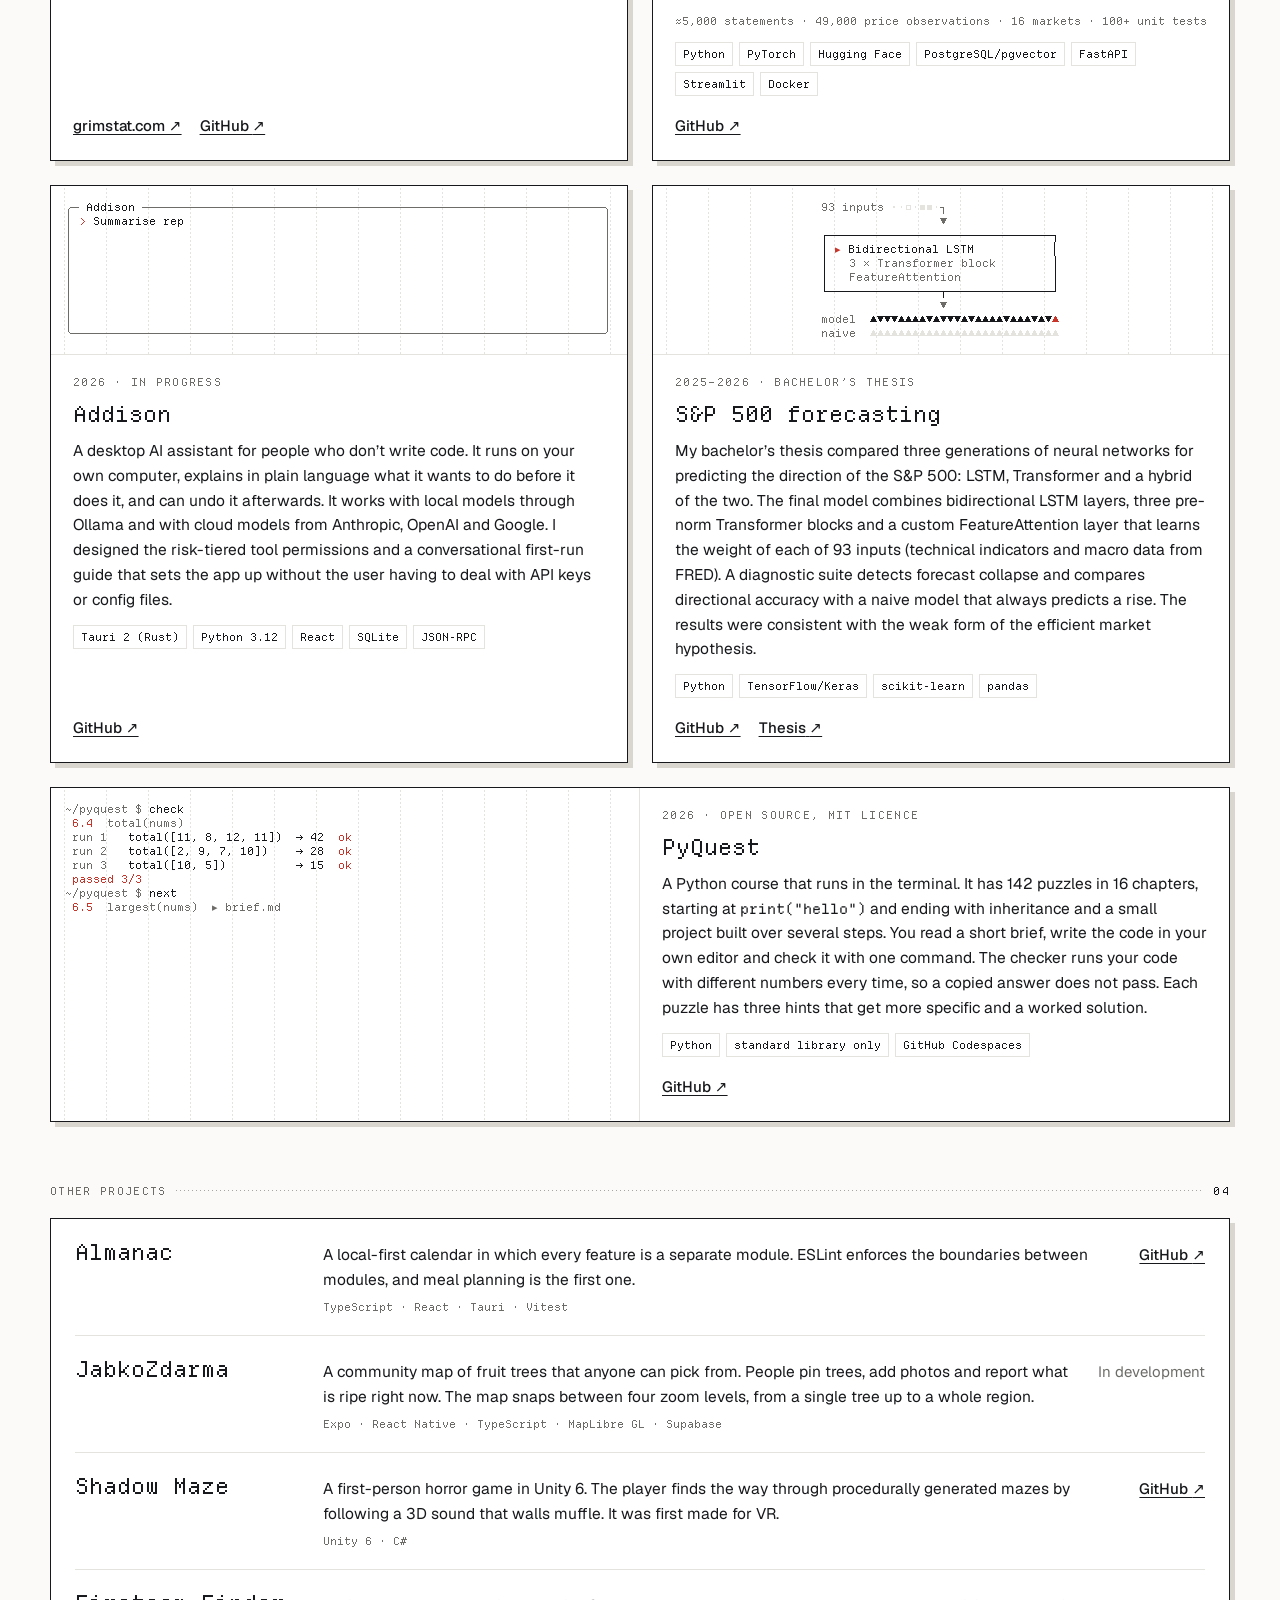
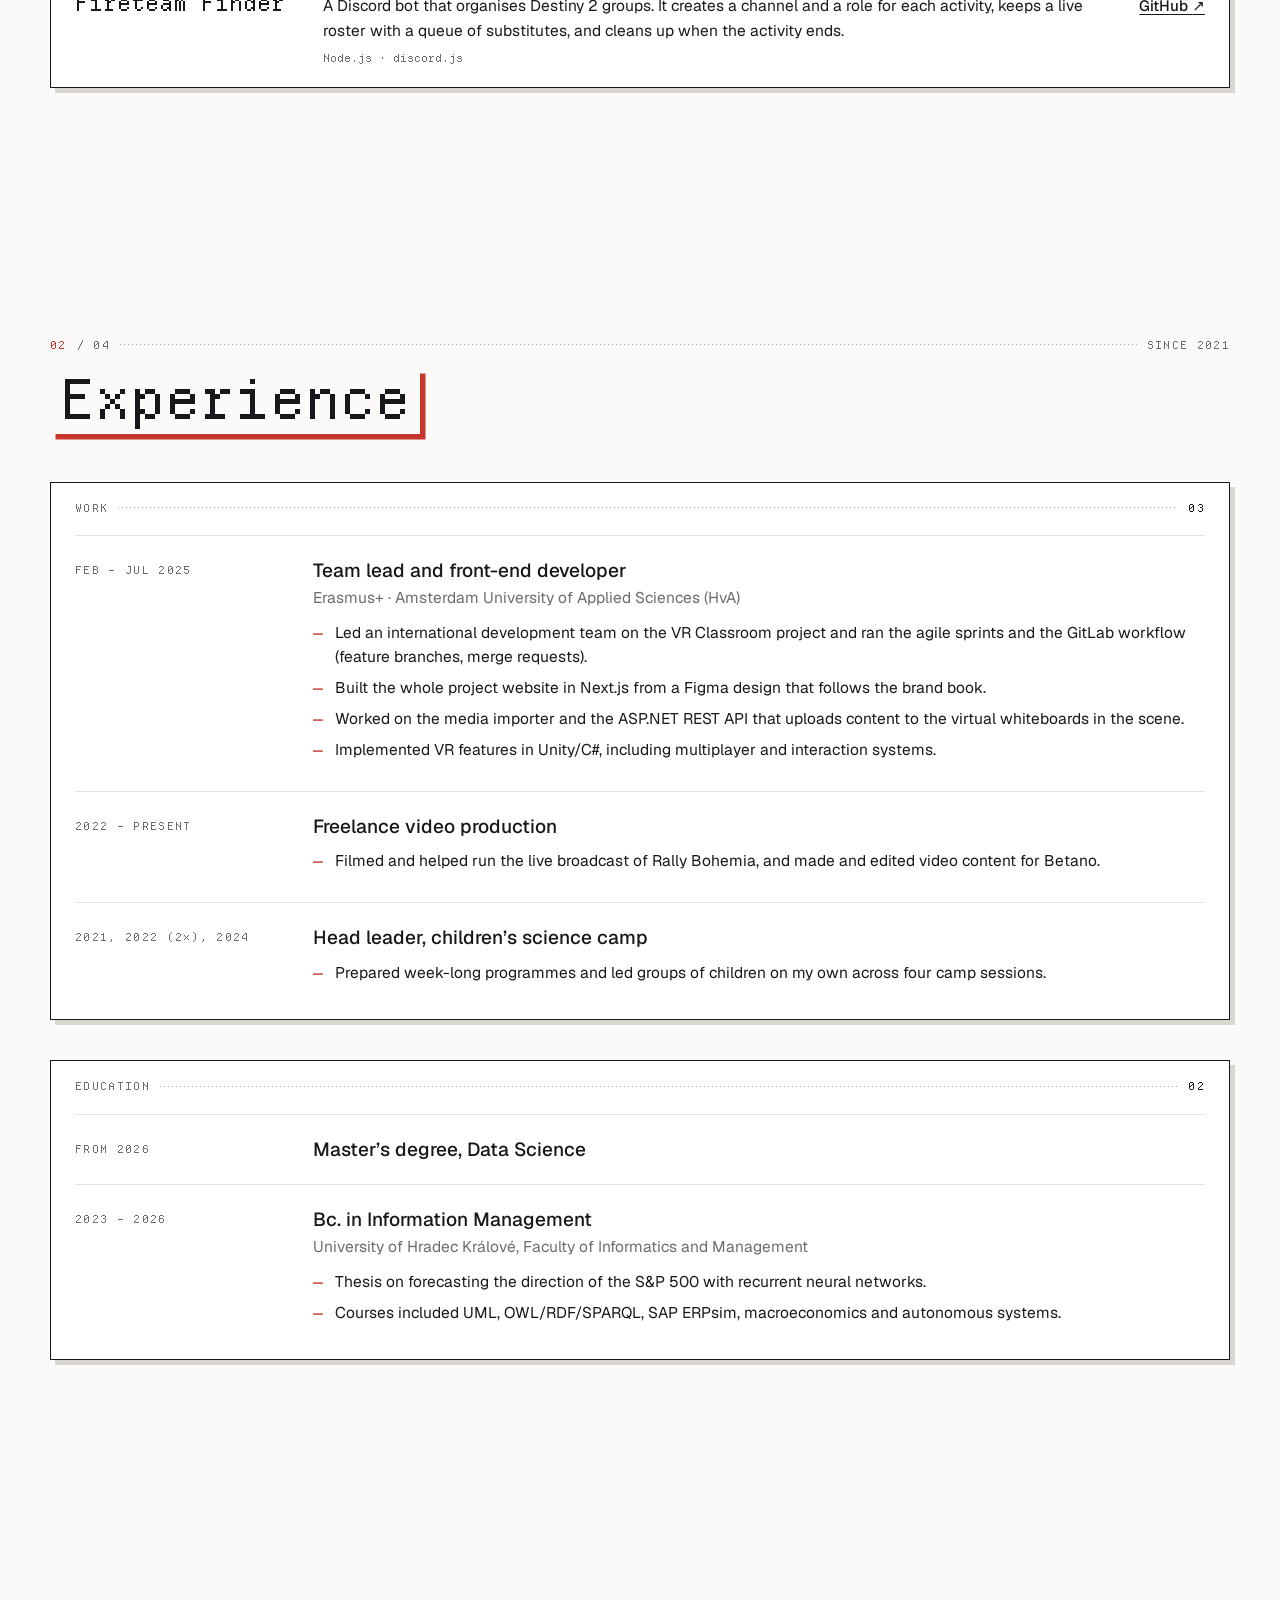
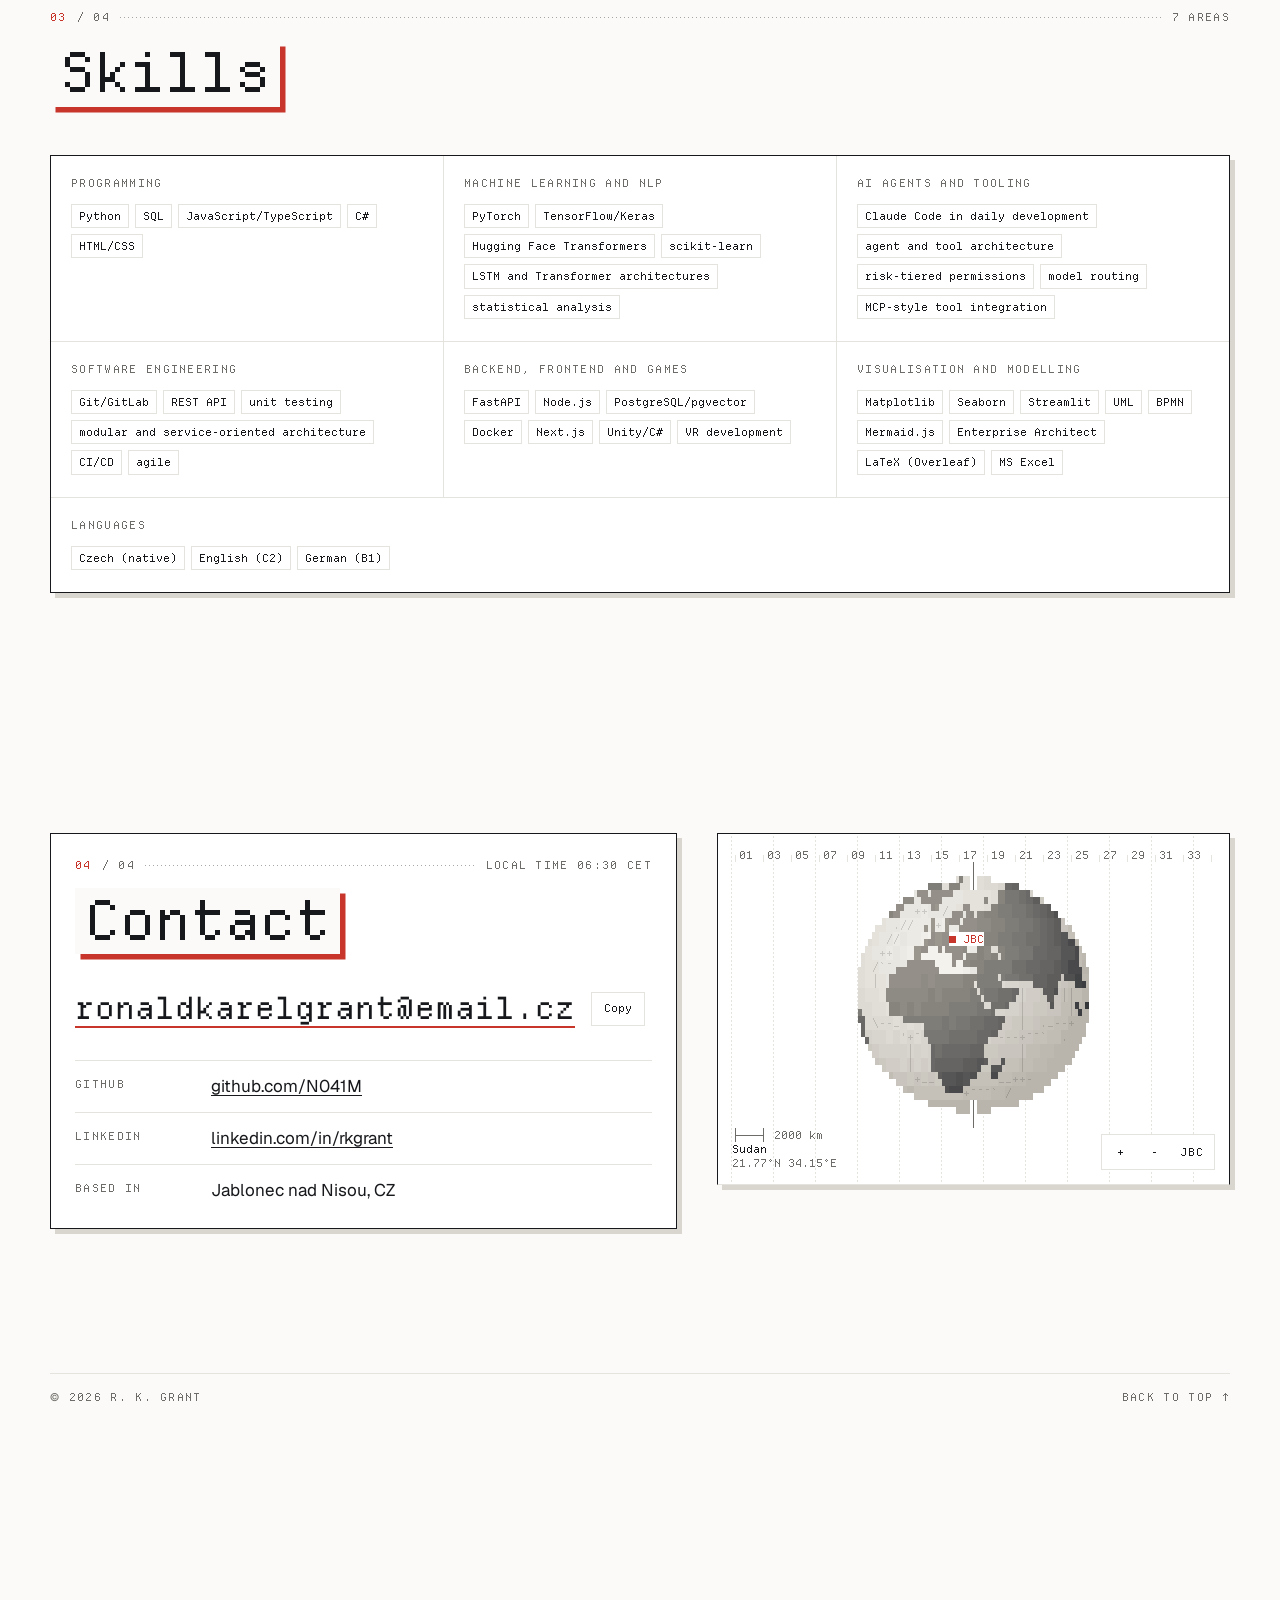
==== commit 07d60a2a: "Shade the globe as a lit sphere and let visitors turn and zoom it The map comes from Natural Earth's" ====
--- a/index.html
+++ b/index.html
@@ -374,6 +374,11 @@
         </div>
         <figure class="fig globe-fig ko">
           <pre class="plot" data-figure="globe" aria-hidden="true"></pre>
+          <div class="seg globe-zoom" role="group" data-label-en="Globe" data-label-cs="Glóbus" aria-label="Globe">
+            <button type="button" data-globe="in" data-label-en="Zoom in" data-label-cs="Přiblížit" aria-label="Zoom in" title="Zoom in">+</button>
+            <button type="button" data-globe="out" data-label-en="Zoom out" data-label-cs="Oddálit" aria-label="Zoom out" title="Zoom out">-</button>
+            <button type="button" data-globe="home" data-label-en="Show Jablonec nad Nisou" data-label-cs="Ukázat Jablonec nad Nisou" aria-label="Show Jablonec nad Nisou" title="Show Jablonec nad Nisou">JBC</button>
+          </div>
         </figure>
       </div>
     </section>
--- a/assets/css/site.css
+++ b/assets/css/site.css
@@ -24,7 +24,8 @@
    --accent is the one colour on the page, and the background picks it up too.
    --line is for hairlines, --soft for hover fills, --panel for cards and
    buttons, and --bar for the top bar. Panels have an --edge and cast a hard
-   --drop shadow so they stand off the moving background. */
+   --drop shadow so they stand off the moving background. The globe shades
+   its sea and land between the --sea-* and --land-* pairs. */
 :root {
   --bg: #fbfaf8;
   --fg: #17181b;
@@ -38,6 +39,10 @@
   --accent: #c8352b;
   --accent-ink: #c8352b;
   --on-accent: #fbfaf8;
+  --sea-lit: #f4f2ed;
+  --sea-dark: #b9b5ac;
+  --land-lit: #9b978f;
+  --land-dark: #35363a;
   --mono: "Departure Mono", ui-monospace, "SF Mono", Menlo, Consolas, monospace;
   --sans: "Geist", ui-sans-serif, system-ui, -apple-system, "Segoe UI", Roboto, sans-serif;
   --gutter: clamp(16px, 4vw, 40px);
@@ -58,6 +63,10 @@
     --accent: #dc665e;
     --accent-ink: #e8776e;
     --on-accent: #131417;
+    --sea-lit: #3a3b41;
+    --sea-dark: #1c1d20;
+    --land-lit: #d8d6d0;
+    --land-dark: #4d4e53;
     color-scheme: dark;
   }
 }
@@ -74,6 +83,10 @@
   --accent: #dc665e;
   --accent-ink: #e8776e;
   --on-accent: #131417;
+  --sea-lit: #3a3b41;
+  --sea-dark: #1c1d20;
+  --land-lit: #d8d6d0;
+  --land-dark: #4d4e53;
   color-scheme: dark;
 }
 
@@ -311,8 +324,8 @@
 .eyebrow .sq { background: var(--on-accent); }
 
 .name {
-  font: 400 clamp(40px, min(11.5vw, 15vh), 143px)/0.92 var(--mono);
-  letter-spacing: 0;
+  font: 400 clamp(36px, min(8vw, 11vh), 96px)/0.92 var(--mono);
+  letter-spacing: -0.04em;
   margin: 0.04em 0 0.1em;
 }
 .name .line {
@@ -460,6 +473,50 @@
 .plot .i { background: var(--fg); color: var(--bg); }
 .plot .ai { background: var(--accent); color: var(--on-accent); }
 
+/* The globe's shading. Sea and land each blend from a lit colour to a shadow
+   colour, and s0–s15 and l0–l15 set how lit a cell is. Sea is drawn as the
+   cell background (sb) or, on the rim, as a glyph (sf). Land is a glyph (lf)
+   or, under a border, the background (lb). */
+.plot .s0 { --s: 0%; }
+.plot .s1 { --s: 7%; }
+.plot .s2 { --s: 13%; }
+.plot .s3 { --s: 20%; }
+.plot .s4 { --s: 27%; }
+.plot .s5 { --s: 33%; }
+.plot .s6 { --s: 40%; }
+.plot .s7 { --s: 47%; }
+.plot .s8 { --s: 53%; }
+.plot .s9 { --s: 60%; }
+.plot .s10 { --s: 67%; }
+.plot .s11 { --s: 73%; }
+.plot .s12 { --s: 80%; }
+.plot .s13 { --s: 87%; }
+.plot .s14 { --s: 93%; }
+.plot .s15 { --s: 100%; }
+.plot .l0 { --l: 0%; }
+.plot .l1 { --l: 7%; }
+.plot .l2 { --l: 13%; }
+.plot .l3 { --l: 20%; }
+.plot .l4 { --l: 27%; }
+.plot .l5 { --l: 33%; }
+.plot .l6 { --l: 40%; }
+.plot .l7 { --l: 47%; }
+.plot .l8 { --l: 53%; }
+.plot .l9 { --l: 60%; }
+.plot .l10 { --l: 67%; }
+.plot .l11 { --l: 73%; }
+.plot .l12 { --l: 80%; }
+.plot .l13 { --l: 87%; }
+.plot .l14 { --l: 93%; }
+.plot .l15 { --l: 100%; }
+.plot .sb { background: color-mix(in srgb, var(--sea-lit) var(--s), var(--sea-dark)); }
+.plot .sf { color: color-mix(in srgb, var(--sea-lit) var(--s), var(--sea-dark)); }
+.plot .lb { background: color-mix(in srgb, var(--land-lit) var(--l), var(--land-dark)); }
+.plot .lf { color: color-mix(in srgb, var(--land-lit) var(--l), var(--land-dark)); }
+.plot .cut { color: var(--panel); }
+.plot .gr { color: color-mix(in srgb, var(--fg) 16%, transparent); }
+.plot .tag { background: var(--panel); }
+
 .card-body {
   display: flex;
   flex-direction: column;
@@ -619,8 +676,11 @@
 .contact-list dt { line-height: 2; }
 .contact-list dd { margin: 0; }
 
-.globe-fig { min-width: 0; }
-.globe-fig .plot { height: 322px; }
+.globe-fig { position: relative; min-width: 0; }
+.globe-fig .plot { height: 322px; cursor: grab; touch-action: pan-y; }
+.globe-fig .plot.grabbing { cursor: grabbing; }
+/* The zoom buttons sit on the right of the readings under the globe. */
+.globe-zoom { position: absolute; right: 14px; bottom: 14px; }
 
 @media (max-width: 860px) {
   .contact-grid { grid-template-columns: minmax(0, 1fr); }
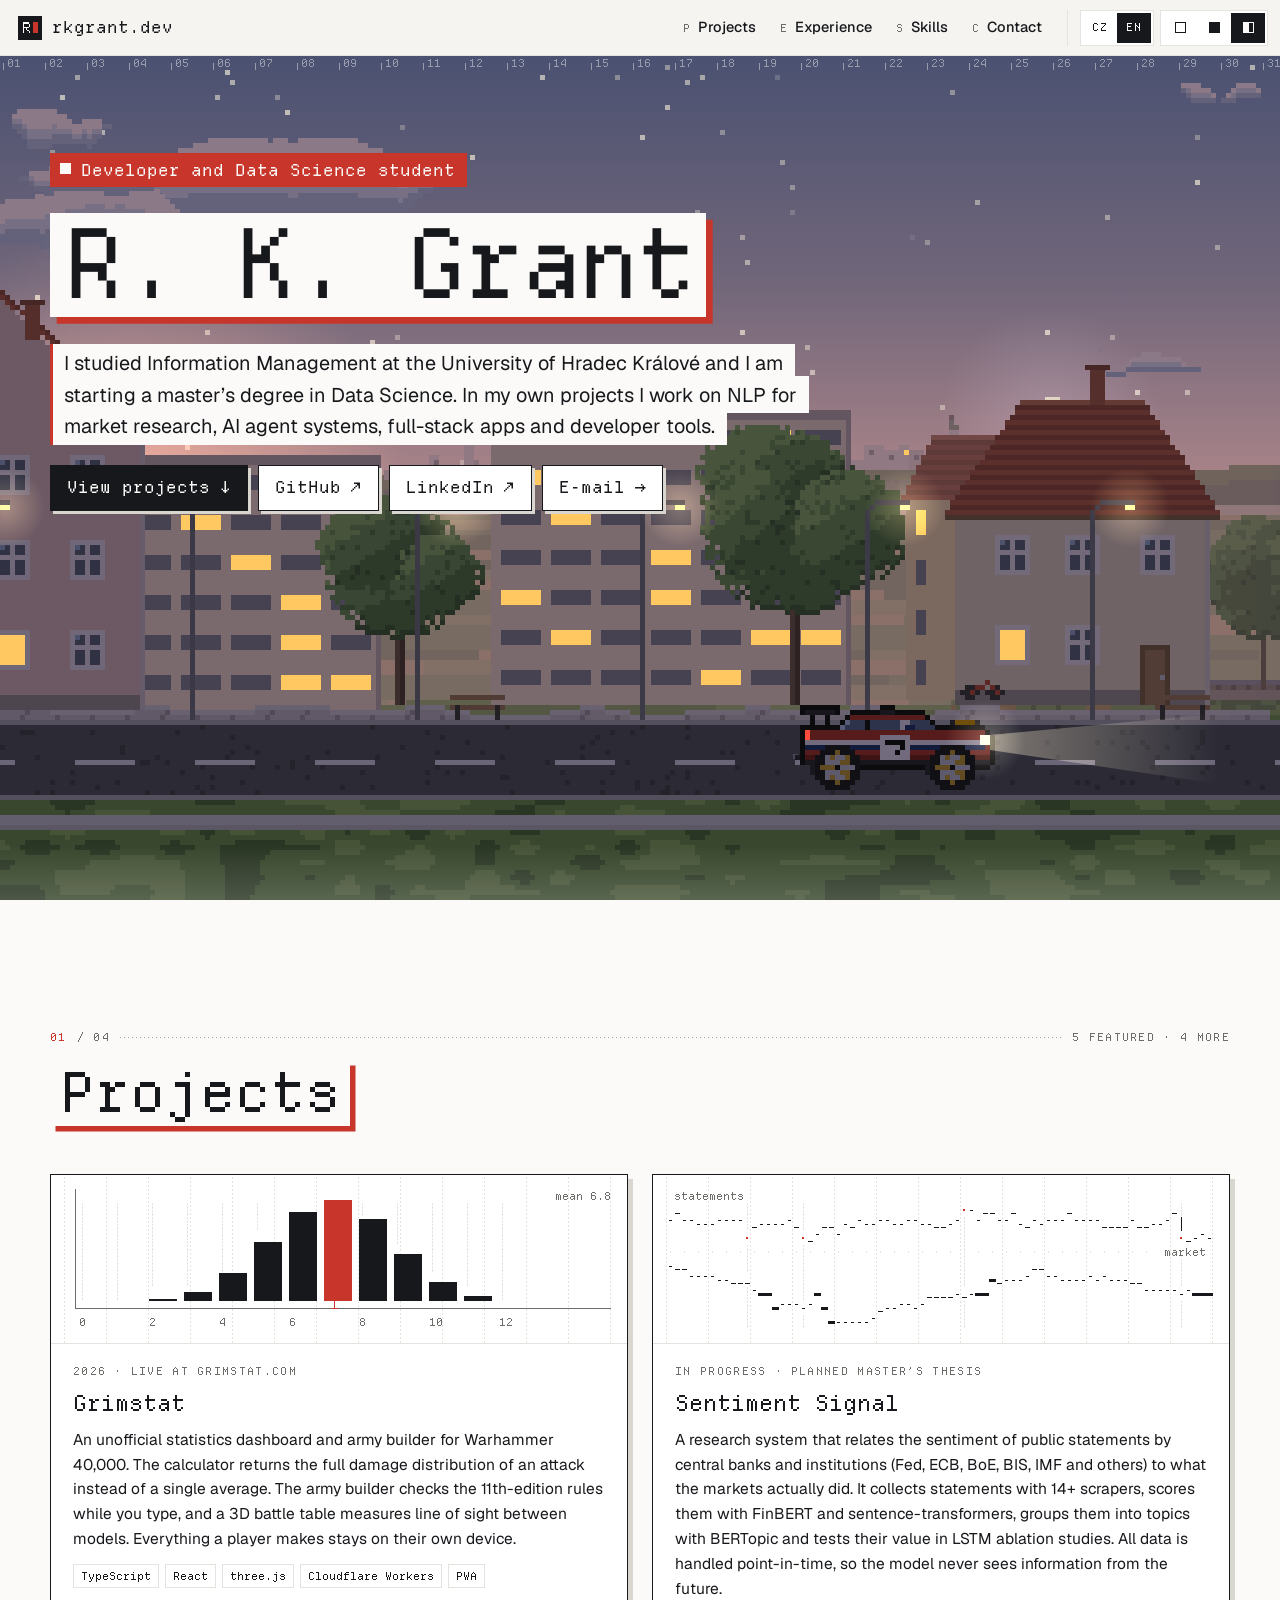
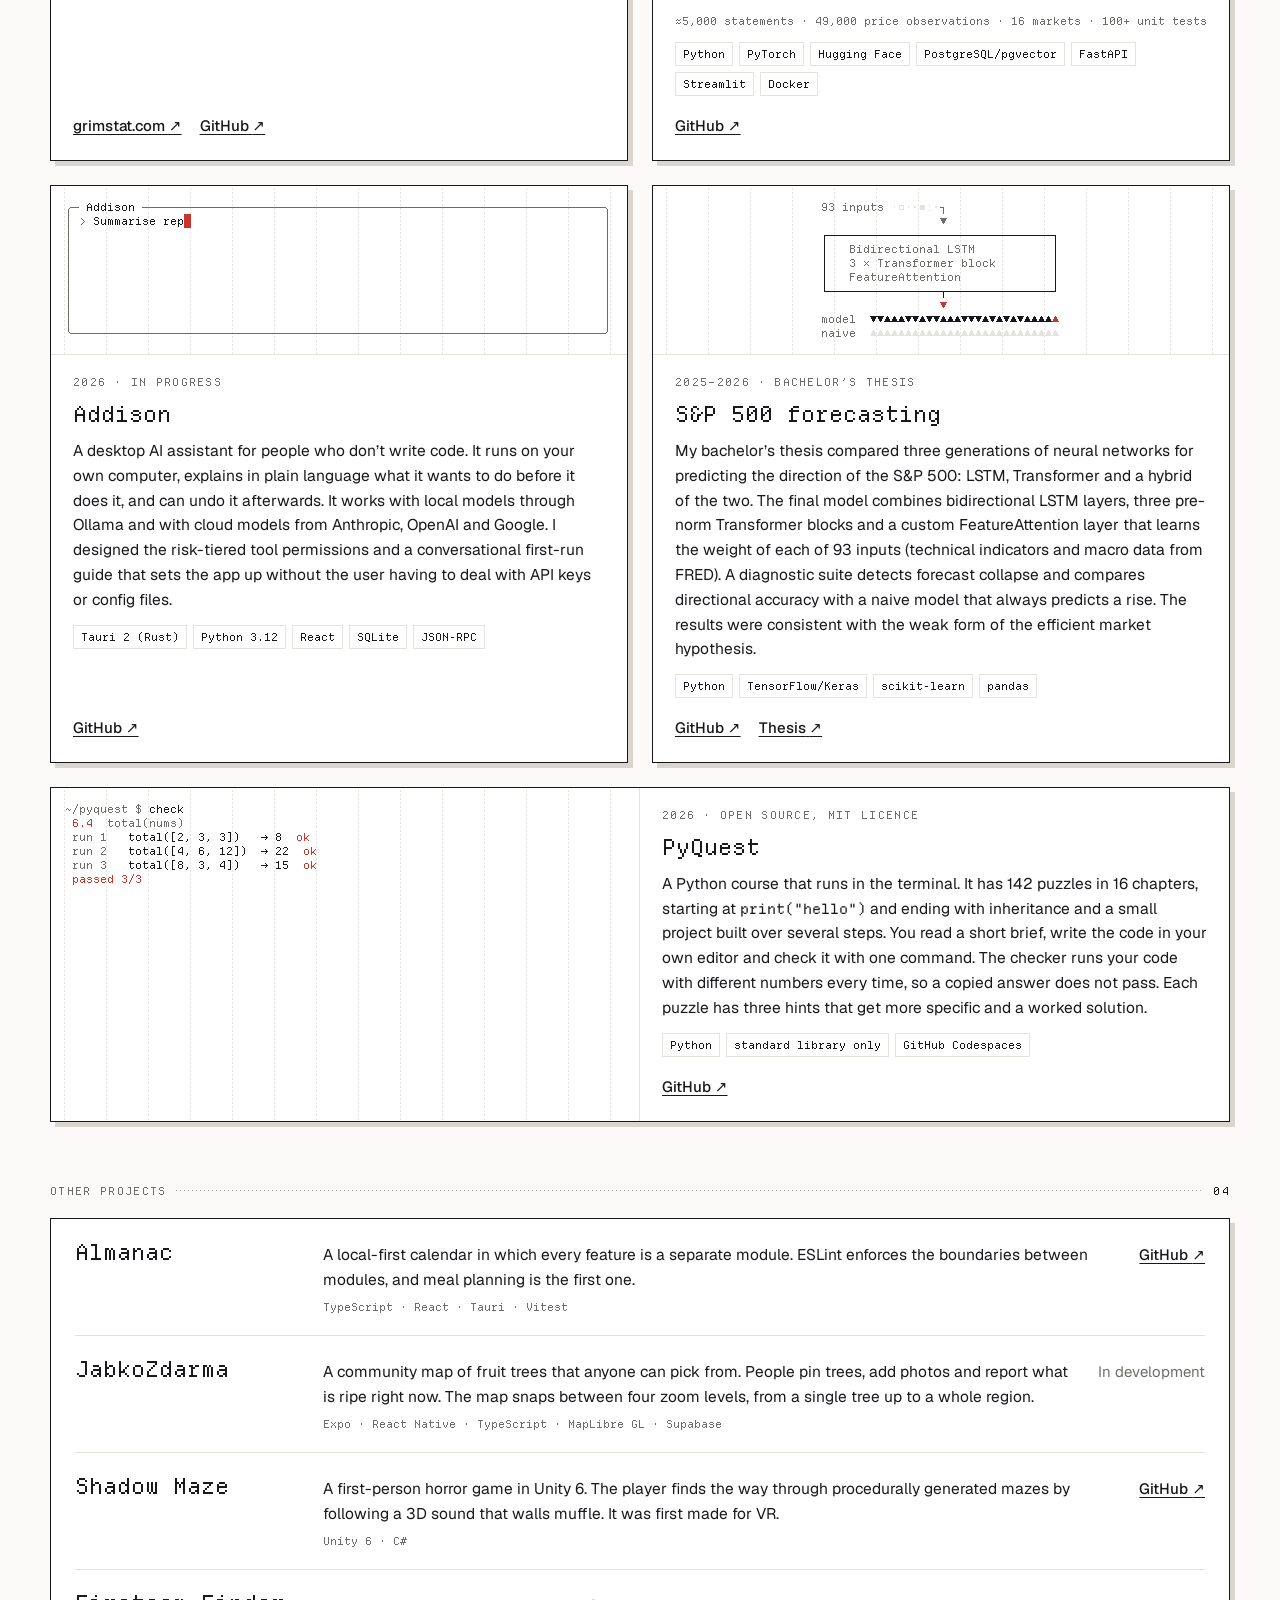
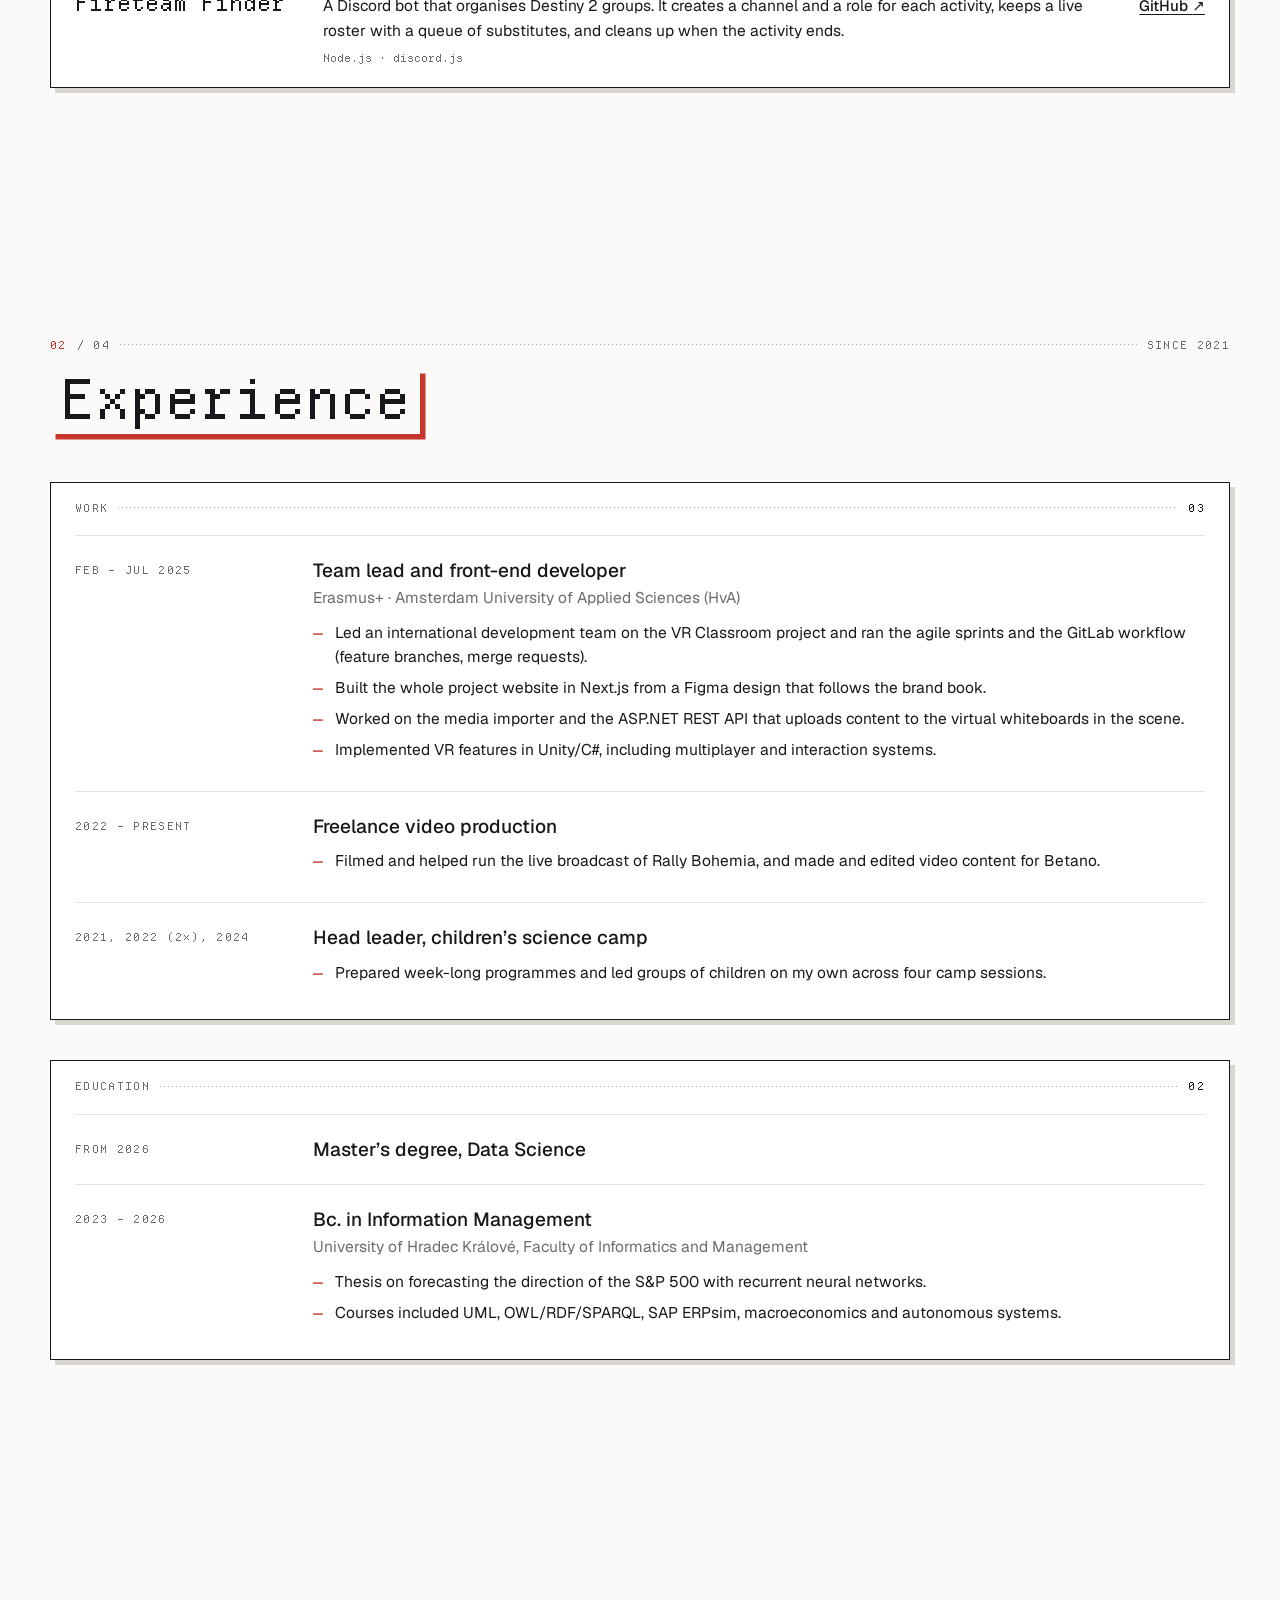
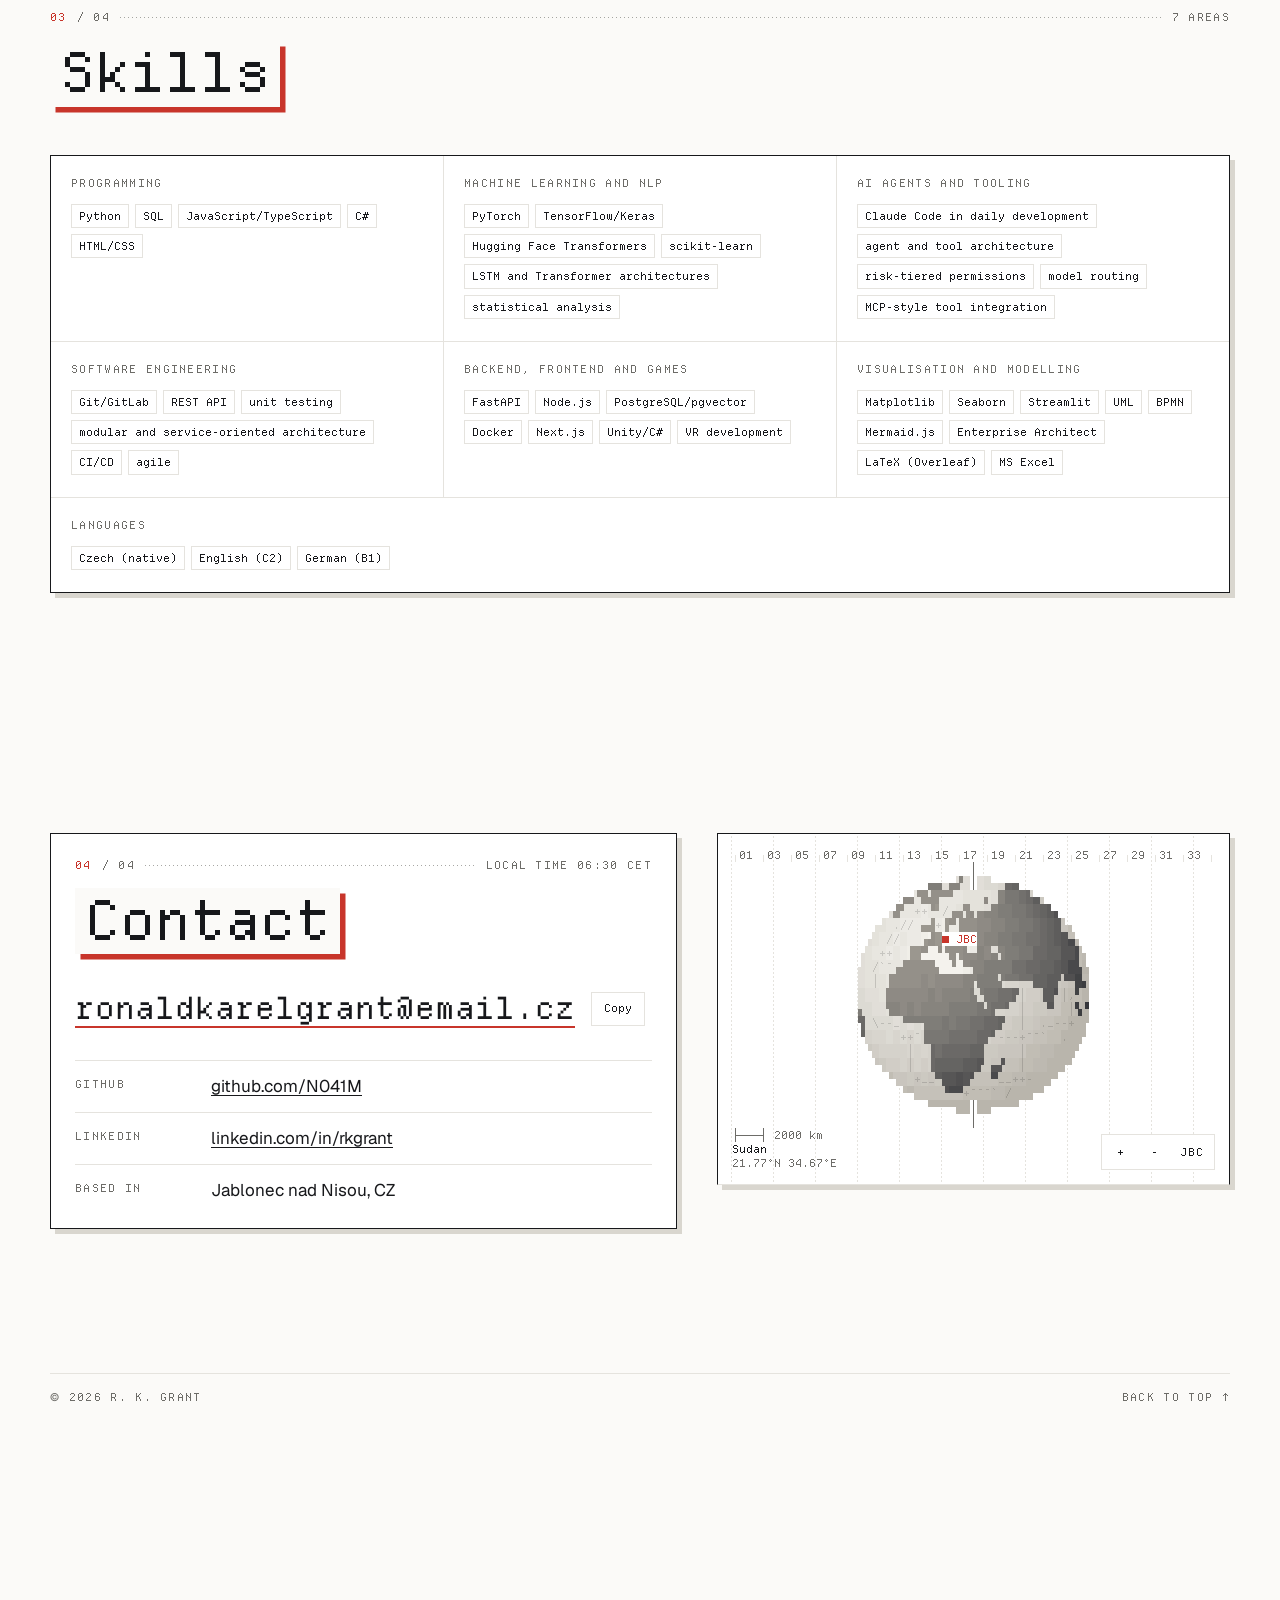
==== commit afa2e605: "Replace the drive on the first screen with a generated pixel-art drive The car now drives an endless" ====
--- a/index.html
+++ b/index.html
@@ -64,11 +64,21 @@
   </script>
   <script defer src="assets/js/scramble.js"></script>
   <script defer src="assets/js/field.js"></script>
+  <script defer src="assets/js/drive/core.js"></script>
+  <script defer src="assets/js/drive/art-nature.js"></script>
+  <script defer src="assets/js/drive/art-built.js"></script>
+  <script defer src="assets/js/drive/art-beings.js"></script>
+  <script defer src="assets/js/drive/world.js"></script>
+  <script defer src="assets/js/drive/weather.js"></script>
+  <script defer src="assets/js/drive/scenes.js"></script>
+  <script defer src="assets/js/drive/ascii.js"></script>
+  <script defer src="assets/js/drive/engine.js"></script>
   <script defer src="assets/js/figures.js"></script>
   <script defer src="assets/js/site.js"></script>
 </head>
 <body>
   <a class="skip" href="#main"><span lang="en">Skip to content</span><span lang="cs">Přeskočit na obsah</span></a>
+  <canvas id="drive" aria-hidden="true"></canvas>
   <canvas id="field" aria-hidden="true"></canvas>
 
   <header class="top">
--- a/assets/css/site.css
+++ b/assets/css/site.css
@@ -113,6 +113,9 @@
 body [lang] { animation: lang-in 0.45s ease both; }
 @keyframes lang-in { from { opacity: 0; } }
 
+/* The drive is drawn under the glyph field, which leaves its cells clear
+   where the drive shows. */
+#drive,
 #field {
   position: fixed;
   inset: 0;
